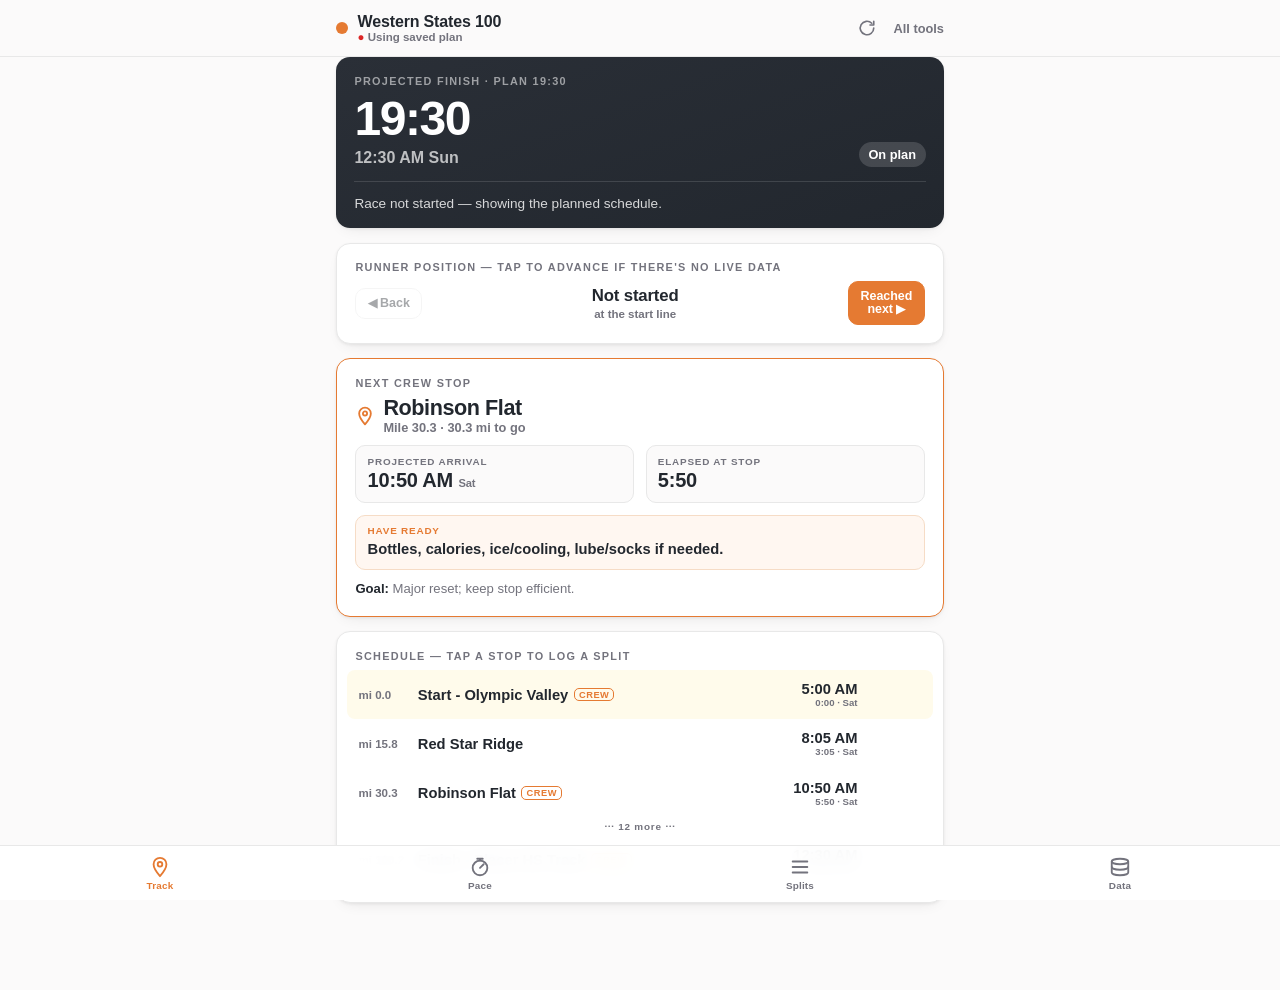
==== src/crew-tracker/index.html @ 69c3cf01 "fix(crew-tracker): no-zoom steppers, authoritative refresh, header refresh button - touch-action:man" ====
<!DOCTYPE html>
<html lang="en">
<head>
  <meta charset="UTF-8" />
  <meta name="viewport" content="width=device-width, initial-scale=1.0, maximum-scale=1.0, viewport-fit=cover" />
  <title>Crew Tracker — Western States 100</title>
  <link rel="icon" href="../favicon.svg" type="image/svg+xml" />
  <style>
    *, *::before, *::after { box-sizing: border-box; margin: 0; padding: 0; }

    /* Stop iOS double-tap-to-zoom on taps (esp. the +/- steppers) */
    button, input, select, textarea, a, [role="link"], .stepper { touch-action: manipulation; }

    :root {
      --orange: #e57a32;
      --orange-dark: #cf6a26;
      --green: #16a34a;
      --green-bg: #ecfdf3;
      --red: #dc2626;
      --red-bg: #fef2f2;
      --amber: #b45309;
      --amber-bg: #fffbeb;
      --bg: #FBFAFA;
      --card: #ffffff;
      --border: #e8e8e8;
      --text: #22272E;
      --text-muted: #73737D;
      --shadow: 0 1px 3px rgba(0,0,0,0.06), 0 6px 16px -8px rgba(0,0,0,0.12);
      --radius: 14px;
    }

    html { font-size: 100%; -webkit-text-size-adjust: 100%; }

    body {
      font-family: -apple-system, BlinkMacSystemFont, 'Segoe UI', Roboto, sans-serif;
      background: var(--bg);
      color: var(--text);
      min-height: 100vh;
      -webkit-font-smoothing: antialiased;
      padding-bottom: calc(72px + env(safe-area-inset-bottom));
    }

    .wrap { max-width: 640px; margin: 0 auto; padding: 0 1rem; }

    /* ── Header ── */
    .topbar {
      position: sticky; top: 0; z-index: 20;
      background: rgba(251,250,250,0.92);
      backdrop-filter: saturate(180%) blur(10px);
      border-bottom: 1px solid var(--border);
      padding-top: env(safe-area-inset-top);
    }
    .topbar-inner {
      max-width: 640px; margin: 0 auto;
      padding: 0.7rem 1rem;
      display: flex; align-items: center; gap: 0.6rem;
    }
    .brand-dot { width: 12px; height: 12px; border-radius: 50%; background: var(--orange); flex-shrink: 0; }
    .topbar h1 { font-size: 1rem; font-weight: 800; letter-spacing: -0.01em; line-height: 1.1; }
    .topbar .sub { font-size: 0.72rem; color: var(--text-muted); font-weight: 600; }
    .topbar .sub .dot { color: var(--green); }
    .topbar .sub .dot.stale { color: var(--amber); }
    .topbar .sub .dot.off { color: var(--red); }
    .home-link { font-size: 0.8rem; color: var(--text-muted); text-decoration: none; font-weight: 600; }
    .home-link:hover { color: var(--text); }
    .top-refresh { margin-left: auto; background: none; border: none; color: var(--text-muted); cursor: pointer;
      width: 34px; height: 34px; display: inline-flex; align-items: center; justify-content: center; border-radius: 9px; padding: 0; }
    .top-refresh:hover { color: var(--orange); background: rgba(229,122,50,0.08); }
    .top-refresh svg { width: 18px; height: 18px; }
    .top-refresh.spinning svg { animation: spin 0.8s linear infinite; }
    @keyframes spin { to { transform: rotate(360deg); } }

    main { padding: 1rem 0 2rem; }

    /* ── Cards ── */
    .card {
      background: var(--card);
      border: 1px solid var(--border);
      border-radius: var(--radius);
      box-shadow: var(--shadow);
      padding: 1.1rem 1.15rem;
      margin-bottom: 0.9rem;
    }
    .card-label {
      font-size: 0.68rem; font-weight: 800; letter-spacing: 0.12em;
      text-transform: uppercase; color: var(--text-muted); margin-bottom: 0.5rem;
    }

    /* ── Hero status ── */
    .hero { background: linear-gradient(160deg, #2a2f37 0%, #22272E 100%); color: #fff; border: none; }
    .hero .card-label { color: rgba(255,255,255,0.55); }
    .hero-finish { font-size: 3rem; font-weight: 900; letter-spacing: -0.03em; line-height: 1; }
    .hero-clock { font-size: 1rem; font-weight: 600; color: rgba(255,255,255,0.7); margin-top: 0.35rem; }
    .hero-row { display: flex; align-items: flex-end; justify-content: space-between; gap: 1rem; }
    .badge {
      display: inline-flex; align-items: center; gap: 0.3rem;
      padding: 0.3rem 0.6rem; border-radius: 999px;
      font-size: 0.8rem; font-weight: 800; white-space: nowrap;
    }
    .badge.ahead { background: var(--green-bg); color: var(--green); }
    .badge.behind { background: var(--red-bg); color: var(--red); }
    .badge.even { background: rgba(255,255,255,0.15); color: #fff; }
    .hero-last { margin-top: 0.9rem; padding-top: 0.85rem; border-top: 1px solid rgba(255,255,255,0.13);
      font-size: 0.85rem; color: rgba(255,255,255,0.82); display: flex; justify-content: space-between; gap: 0.5rem; }
    .hero-last b { color: #fff; font-weight: 700; }

    /* ── Next crew stop ── */
    .crew-card { border-color: var(--orange); border-width: 1.5px; }
    .crew-top { display: flex; align-items: center; gap: 0.5rem; margin-bottom: 0.65rem; }
    .crew-top .pin { color: var(--orange); }
    .crew-name { font-size: 1.35rem; font-weight: 850; letter-spacing: -0.02em; line-height: 1.05; }
    .crew-mile { font-size: 0.8rem; color: var(--text-muted); font-weight: 600; }
    .crew-grid { display: grid; grid-template-columns: 1fr 1fr; gap: 0.7rem; margin-top: 0.3rem; }
    .stat { background: var(--bg); border: 1px solid var(--border); border-radius: 10px; padding: 0.6rem 0.7rem; }
    .stat .k { font-size: 0.62rem; font-weight: 800; letter-spacing: 0.08em; text-transform: uppercase; color: var(--text-muted); }
    .stat .v { font-size: 1.25rem; font-weight: 850; letter-spacing: -0.01em; margin-top: 0.15rem; }
    .stat .v small { font-size: 0.7rem; font-weight: 700; color: var(--text-muted); }
    .haveready { margin-top: 0.75rem; background: #fff7f1; border: 1px solid #f6dcc6; border-radius: 10px; padding: 0.6rem 0.7rem; }
    .haveready .k { font-size: 0.62rem; font-weight: 800; letter-spacing: 0.08em; text-transform: uppercase; color: var(--orange); }
    .haveready .v { font-size: 0.92rem; font-weight: 600; margin-top: 0.15rem; line-height: 1.45; }
    .stopgoal { margin-top: 0.55rem; font-size: 0.82rem; color: var(--text-muted); line-height: 1.45; }
    .stopgoal b { color: var(--text); font-weight: 700; }

    /* ── Position stepper ── */
    .pos-row { display: flex; align-items: center; gap: 0.6rem; }
    .pos-mid { flex: 1; text-align: center; min-width: 0; }
    .pos-where { font-weight: 850; font-size: 1.05rem; letter-spacing: -0.01em; line-height: 1.1; }
    .pos-sub { font-size: 0.72rem; color: var(--text-muted); font-weight: 600; margin-top: 0.15rem; }
    .posbtn { border: 1px solid var(--orange); background: var(--orange); color: #fff; border-radius: 10px;
      padding: 0.5rem 0.7rem; font-size: 0.78rem; font-weight: 800; cursor: pointer; font-family: inherit; line-height: 1.05; white-space: nowrap; }
    .posbtn.ghost { background: var(--card); color: var(--text); border-color: var(--border); }
    .posbtn[disabled] { opacity: 0.4; pointer-events: none; }
    .posbtn:active { transform: translateY(1px); }

    /* ── Station rows ── */
    .rows { display: flex; flex-direction: column; }
    .srow {
      display: grid; grid-template-columns: auto 1fr auto auto; align-items: center;
      gap: 0.6rem; padding: 0.7rem 0.2rem; border-top: 1px solid var(--border); cursor: pointer;
    }
    .srow:first-child { border-top: none; }
    .srow .mi { font-variant-numeric: tabular-nums; font-size: 0.72rem; color: var(--text-muted); font-weight: 700; width: 3.1rem; }
    .srow .nm { font-weight: 700; font-size: 0.92rem; display: flex; align-items: center; gap: 0.35rem; flex-wrap: wrap; }
    .srow .nm .crewtag { font-size: 0.58rem; font-weight: 800; letter-spacing: 0.06em; color: var(--orange);
      border: 1px solid var(--orange); border-radius: 5px; padding: 0.05rem 0.25rem; }
    .srow .nm .donetag { font-size: 0.58rem; font-weight: 800; color: var(--green); }
    .srow .proj { text-align: right; font-weight: 800; font-variant-numeric: tabular-nums; font-size: 0.92rem; }
    .srow .proj .day { font-size: 0.6rem; color: var(--text-muted); font-weight: 700; }
    .srow .delta { text-align: right; font-size: 0.75rem; font-weight: 800; font-variant-numeric: tabular-nums; width: 3.4rem; }
    .delta.ahead { color: var(--green); }
    .delta.behind { color: var(--red); }
    .delta.even { color: var(--text-muted); }

    .srow.done { opacity: 0.62; }
    .srow.next { background: var(--amber-bg); margin: 0 -0.5rem; padding-left: 0.7rem; padding-right: 0.7rem; border-radius: 8px; }

    /* expand editor */
    .editor { padding: 0.4rem 0.2rem 0.9rem; border-top: 1px dashed var(--border); }
    .editor .info { font-size: 0.82rem; color: var(--text-muted); line-height: 1.5; margin-bottom: 0.7rem; }
    .editor .info b { color: var(--text); }
    .editor-grid { display: flex; flex-wrap: wrap; gap: 0.6rem; align-items: flex-end; }
    .field { display: flex; flex-direction: column; gap: 0.25rem; }
    .field label { font-size: 0.66rem; font-weight: 800; text-transform: uppercase; letter-spacing: 0.06em; color: var(--text-muted); }
    .field input {
      font-size: 1rem; padding: 0.5rem 0.6rem; border: 1px solid var(--border); border-radius: 9px;
      background: var(--card); color: var(--text); font-family: inherit; width: 7.5rem;
    }
    .field input[type=time] { width: 8.5rem; }
    .stepper { display: inline-flex; align-items: center; border: 1px solid var(--border); border-radius: 9px; overflow: hidden; }
    .stepper button { width: 2.4rem; height: 2.5rem; border: none; background: var(--card); font-size: 1.2rem; font-weight: 700; color: var(--text); cursor: pointer; }
    .stepper button:active { background: var(--bg); }
    .stepper input { width: 3.6rem; border: none; border-left: 1px solid var(--border); border-right: 1px solid var(--border); text-align: center; font-size: 1rem; padding: 0.5rem 0; font-weight: 800; font-family: inherit; }
    .btn {
      border: none; border-radius: 9px; padding: 0.55rem 0.9rem; font-size: 0.85rem; font-weight: 800;
      cursor: pointer; font-family: inherit; background: var(--orange); color: #fff;
    }
    .btn.ghost { background: var(--bg); color: var(--text); border: 1px solid var(--border); }
    .btn.block { width: 100%; padding: 0.8rem; font-size: 0.95rem; margin-top: 0.7rem; }
    .btn:active { transform: translateY(1px); }
    .btn[disabled] { opacity: 0.5; pointer-events: none; }
    .editor-actions { display: flex; gap: 0.5rem; margin-top: 0.8rem; flex-wrap: wrap; }

    /* ── Pace targets ── */
    .chips { display: flex; gap: 0.5rem; flex-wrap: wrap; margin-bottom: 0.9rem; }
    .chip {
      border: 1px solid var(--border); background: var(--card); border-radius: 999px;
      padding: 0.5rem 0.85rem; font-size: 0.85rem; font-weight: 800; cursor: pointer; font-family: inherit; color: var(--text);
    }
    .chip.active { background: var(--orange); color: #fff; border-color: var(--orange); }
    .buckle-note { font-size: 0.78rem; color: var(--text-muted); margin: -0.2rem 0 0.9rem; line-height: 1.5; }
    table.splits { width: 100%; border-collapse: collapse; font-size: 0.8rem; }
    table.splits th { text-align: right; font-size: 0.62rem; text-transform: uppercase; letter-spacing: 0.06em; color: var(--text-muted); font-weight: 800; padding: 0.4rem 0.3rem; border-bottom: 1px solid var(--border); }
    table.splits th:first-child, table.splits td:first-child { text-align: left; }
    table.splits td { padding: 0.5rem 0.3rem; border-bottom: 1px solid var(--border); font-variant-numeric: tabular-nums; }
    table.splits tr.crewrow td { background: #fff7f1; }
    table.splits .stname { font-weight: 700; }
    table.splits .pace { font-weight: 800; }
    .from-here { display: flex; align-items: center; gap: 0.5rem; margin-bottom: 0.6rem; }
    .from-here input { width: 1.1rem; height: 1.1rem; accent-color: var(--orange); }
    .from-here label { font-size: 0.85rem; font-weight: 700; }

    .help { font-size: 0.78rem; color: var(--text-muted); line-height: 1.6; }
    .help code { background: var(--bg); border: 1px solid var(--border); border-radius: 5px; padding: 0.05rem 0.35rem; font-size: 0.74rem; }
    .help a { color: var(--orange); font-weight: 700; }

    .status-line { font-size: 0.78rem; font-weight: 700; margin-top: 0.55rem; }
    .status-line.ok { color: var(--green); }
    .status-line.err { color: var(--red); }
    .status-line.muted { color: var(--text-muted); }

    .setting { margin-bottom: 1rem; }
    .setting label.lab { display: block; font-size: 0.72rem; font-weight: 800; text-transform: uppercase; letter-spacing: 0.06em; color: var(--text-muted); margin-bottom: 0.35rem; }
    .setting input[type=text], .setting input[type=time], .setting input[type=date] {
      width: 100%; font-size: 1rem; padding: 0.65rem 0.7rem; border: 1px solid var(--border);
      border-radius: 10px; background: var(--card); color: var(--text); font-family: inherit;
    }
    .sheet-chip { display: flex; align-items: center; gap: 0.5rem; background: var(--bg); border: 1px solid var(--border); border-radius: 10px; padding: 0.6rem 0.7rem; margin-bottom: 0.8rem; }
    .sheet-chip .nm { font-weight: 800; font-size: 0.85rem; }
    .sheet-chip .sub { font-size: 0.72rem; color: var(--text-muted); }
    .sheet-chip a { margin-left: auto; font-size: 0.78rem; font-weight: 700; color: var(--orange); text-decoration: none; white-space: nowrap; }
    .row2 { display: flex; gap: 0.6rem; }
    .row2 > * { flex: 1; }

    /* ── Bottom tab bar ── */
    .tabbar {
      position: fixed; bottom: 0; left: 0; right: 0; z-index: 30;
      background: rgba(255,255,255,0.94); backdrop-filter: saturate(180%) blur(10px);
      border-top: 1px solid var(--border);
      display: flex; padding-bottom: env(safe-area-inset-bottom);
    }
    .tabbar button {
      flex: 1; background: none; border: none; padding: 0.6rem 0.2rem 0.55rem; cursor: pointer;
      display: flex; flex-direction: column; align-items: center; gap: 0.15rem;
      color: var(--text-muted); font-family: inherit; font-size: 0.62rem; font-weight: 800; letter-spacing: 0.02em;
    }
    .tabbar button.active { color: var(--orange); }
    .tabbar button svg { width: 22px; height: 22px; }

    .empty { text-align: center; color: var(--text-muted); padding: 2rem 1rem; font-size: 0.9rem; line-height: 1.6; }
    .hidden { display: none !important; }
    .sectiontitle { font-size: 0.95rem; font-weight: 850; margin: 0.2rem 0 0.7rem; }
  </style>
</head>
<body>
  <header class="topbar">
    <div class="topbar-inner">
      <span class="brand-dot"></span>
      <div>
        <h1 id="raceTitle">Western States 100</h1>
        <div class="sub" id="raceSub">Crew tracker</div>
      </div>
      <button id="topRefresh" class="top-refresh" title="Refresh from sheet" aria-label="Refresh from sheet">
        <svg viewBox="0 0 24 24" fill="none" stroke="currentColor" stroke-width="2.2" stroke-linecap="round" stroke-linejoin="round"><path d="M21 12a9 9 0 1 1-2.64-6.36"/><path d="M21 3v5h-5"/></svg>
      </button>
      <a href="../index.html" class="home-link">All tools</a>
    </div>
  </header>

  <main class="wrap">
    <section id="view-track"></section>
    <section id="view-pace" class="hidden"></section>
    <section id="view-splits" class="hidden"></section>
    <section id="view-data" class="hidden"></section>
  </main>

  <nav class="tabbar" id="tabbar">
    <button data-tab="track" class="active">
      <svg viewBox="0 0 24 24" fill="none" stroke="currentColor" stroke-width="2" stroke-linecap="round" stroke-linejoin="round"><path d="M12 2a7 7 0 0 0-7 7c0 5 7 13 7 13s7-8 7-13a7 7 0 0 0-7-7z"/><circle cx="12" cy="9" r="2.5"/></svg>
      Track
    </button>
    <button data-tab="pace">
      <svg viewBox="0 0 24 24" fill="none" stroke="currentColor" stroke-width="2" stroke-linecap="round" stroke-linejoin="round"><circle cx="12" cy="13" r="8"/><path d="M12 13l4-4M12 5V3M9 3h6"/></svg>
      Pace
    </button>
    <button data-tab="splits">
      <svg viewBox="0 0 24 24" fill="none" stroke="currentColor" stroke-width="2" stroke-linecap="round" stroke-linejoin="round"><path d="M4 6h16M4 12h16M4 18h16"/></svg>
      Splits
    </button>
    <button data-tab="data">
      <svg viewBox="0 0 24 24" fill="none" stroke="currentColor" stroke-width="2" stroke-linecap="round" stroke-linejoin="round"><path d="M3 6c0-1.7 4-3 9-3s9 1.3 9 3-4 3-9 3-9-1.3-9-3z"/><path d="M3 6v6c0 1.7 4 3 9 3s9-1.3 9-3V6"/><path d="M3 12v6c0 1.7 4 3 9 3s9-1.3 9-3v-6"/></svg>
      Data
    </button>
  </nav>

  <script>
  /* ===========================================================================
     HARDCODED DATA STORE — Google Sheet "Crew - app" tab.
     Read live (public gviz CSV) on load; an embedded snapshot makes the app
     work instantly and offline. Columns:
       Mile | Crew Stop | ETA | Leave By | Adjust +/- min | Total Adj min |
       Stop Goal | Have Ready | Crew Notes
     The ETA column is the runner's own pace plan and drives all projections.
     =========================================================================== */
  const SHEET = {
    id:   "1WInynSPvtb-TxcRhBhdyVjQ3_XnVHmPPEU_BXfLRdWw",
    gid:  "354419833",
    tab:  "Crew - app",
  };
  const SHEET_EDIT_URL = `https://docs.google.com/spreadsheets/d/${SHEET.id}/edit?gid=${SHEET.gid}`;
  const SHEET_CSV_URL  = `https://docs.google.com/spreadsheets/d/${SHEET.id}/gviz/tq?tqx=out:csv&gid=${SHEET.gid}`;
  // Hardcoded write endpoint: the Apps Script web-app /exec URL bound to this sheet.
  // Deploy the script in CLAUDE.md (Extensions → Apps Script → Deploy → Web app) and paste
  // its /exec URL here. Once set, every crew device pushes Adjust +/- min automatically —
  // nobody has to enter anything. A per-device URL on the Data tab overrides this.
  const SHEET_WRITE_URL = "https://script.google.com/macros/s/AKfycbxmOGapx1mlqfbX-Qx3MGv1J5rhwgu_h-j9_ce1JIl4wrdokc_lJgw_1vWulQAlGbEaFA/exec";
  const writeEndpoint = () => (state.writeUrl && state.writeUrl.trim()) || SHEET_WRITE_URL;

  // Stops where the crew physically has access (drives the "Next crew stop" card).
  const CREW_ACCESS = ["start", "robinson", "michigan", "foresthill", "rucky", "green gate", "highway 49", "finish"];
  const isCrew = (name) => { const n = (name||"").toLowerCase(); return CREW_ACCESS.some(k => n.includes(k)); };

  // Embedded snapshot of "Crew - app" (offline default; refreshed from live sheet on load).
  const SHEET_SNAPSHOT = [
    { mile:0,     name:"Start - Olympic Valley",     eta:"Sat 5:00 AM",  leaveBy:"Sat 5:00 AM",  stopGoal:"Calm start; no hero pace.",                    haveReady:"Start kit, bottles, breakfast/caffeine plan.",                 notes:"" },
    { mile:15.8,  name:"Red Star Ridge",             eta:"Sat 8:05 AM",  leaveBy:"Sat 8:07 AM",  stopGoal:"Early check; keep stop short.",                haveReady:"Fluids, quick calories, sunscreen/cooling if needed.",         notes:"" },
    { mile:30.3,  name:"Robinson Flat",              eta:"Sat 10:50 AM", leaveBy:"Sat 10:56 AM", stopGoal:"Major reset; keep stop efficient.",            haveReady:"Bottles, calories, ice/cooling, lube/socks if needed.",        notes:"" },
    { mile:38,    name:"Dusty Corners",              eta:"Sat 12:15 PM", leaveBy:"Sat 12:19 PM", stopGoal:"Cool aggressively; send out eating/drinking.", haveReady:"Ice, cold fluids, calories, hat/bandana cooling.",             notes:"" },
    { mile:47.8,  name:"Devil's Thumb",              eta:"Sat 2:10 PM",  leaveBy:"Sat 2:14 PM",  stopGoal:"Short controlled stop after climb.",           haveReady:"Cooling, fluids, calories, quick status check.",               notes:"" },
    { mile:55.7,  name:"Michigan Bluff",             eta:"Sat 3:45 PM",  leaveBy:"Sat 3:50 PM",  stopGoal:"Crew reset; prepare for Foresthill/pacer.",    haveReady:"Bottles, calories, cooling, stomach check.",                   notes:"" },
    { mile:62,    name:"Foresthill",                 eta:"Sat 5:00 PM",  leaveBy:"Sat 5:08 PM",  stopGoal:"Major reset; launch with pacer.",              haveReady:"Headlamp/night kit, pacer handoff, calories, fluids, cooling.",notes:"" },
    { mile:70.7,  name:"Peachstone / Cal 2",         eta:"Sat 6:40 PM",  leaveBy:"Sat 6:43 PM",  stopGoal:"Keep moving; avoid lingering.",                haveReady:"Quick refill, calories, cooling if needed.",                   notes:"" },
    { mile:78,    name:"Rucky Chucky Far",           eta:"Sat 8:05 PM",  leaveBy:"Sat 8:10 PM",  stopGoal:"River prep; quick and calm.",                  haveReady:"Refill bottles, warm layer if needed, follow crossing instructions.", notes:"" },
    { mile:79.8,  name:"Green Gate",                 eta:"Sat 8:30 PM",  leaveBy:"Sat 8:35 PM",  stopGoal:"Post-river reset.",                            haveReady:"Dry socks/shoes if useful, bottles, calories, lights check.",  notes:"" },
    { mile:85.2,  name:"Auburn Lake Trails",         eta:"Sat 9:35 PM",  leaveBy:"Sat 9:40 PM",  stopGoal:"Night check; keep moving.",                    haveReady:"Calories, caffeine only if planned, fluids, warm layer option.",notes:"" },
    { mile:90.7,  name:"Quarry Road",                eta:"Sat 10:45 PM", leaveBy:"Sat 10:48 PM", stopGoal:"Very quick in/out.",                           haveReady:"Final fluids/calories; remind last runnable push.",            notes:"" },
    { mile:93.5,  name:"Highway 49",                 eta:"Sat 11:20 PM", leaveBy:"Sat 11:23 PM", stopGoal:"Assess and reassure.",                         haveReady:"Stomach check, lights check, climb/run reminder.",             notes:"" },
    { mile:94.3,  name:"Pointed Rocks",              eta:"Sat 11:25 PM", leaveBy:"Sat 11:28 PM", stopGoal:"Last reset; commit to finish.",                haveReady:"Final sip/calories, confidence, nothing complicated.",         notes:"" },
    { mile:99.5,  name:"Robie Point",                eta:"Sun 12:20 AM", leaveBy:"Sun 12:20 AM", stopGoal:"Power up, then run home.",                      haveReady:"Encouragement only; no long stop.",                            notes:"" },
    { mile:100.2, name:"Finish - Placer HS Track",   eta:"Sun 12:30 AM", leaveBy:"Sun 12:30 AM", stopGoal:"Finish.",                                      haveReady:"Meet at finish.",                                              notes:"" },
  ];

  /* ── Course (rebuilt from sheet rows) ──────────────────────────────────── */
  const WD = { sun:0, mon:1, tue:2, wed:3, thu:4, fri:5, sat:6 };
  // "Sat 5:00 AM" -> { wd, tod(minutes) }   (wd null if no weekday present)
  function parseDayTime(s) {
    if (!s) return null;
    const m = String(s).toLowerCase().match(/(sun|mon|tue|wed|thu|fri|sat)?\s*(\d{1,2}):(\d{2})\s*(am|pm)/);
    if (!m) return null;
    let h = (+m[2]) % 12; if (m[4] === "pm") h += 12;
    return { wd: m[1] != null ? WD[m[1]] : null, tod: h * 60 + (+m[3]) };
  }
  let COURSE = { name:"Western States 100", distance:100.2, stations:[] };
  let PLAN_FINISH = 0;

  function buildCourse(rows) {
    const startDT = parseDayTime(rows[0].eta) || { wd:6, tod:300 };
    const stations = rows.map(r => {
      const dt = parseDayTime(r.eta);
      let planned = 0;
      if (dt) {
        const dayDiff = dt.wd == null ? 0 : ((dt.wd - startDT.wd + 7) % 7);
        planned = dayDiff * 1440 + dt.tod - startDT.tod;
      }
      return {
        name: r.name, mile: +r.mile, crew: isCrew(r.name),
        etaText: r.eta, leaveBy: r.leaveBy, plannedElapsed: planned,
        stopGoal: r.stopGoal || "", haveReady: r.haveReady || "", crewNotes: r.notes || "",
      };
    });
    COURSE = { name:"Western States 100", distance:+rows[rows.length-1].mile, stations };
    PLAN_FINISH = stations[stations.length - 1].plannedElapsed;
    // start time-of-day from the plan, unless the user overrode it
    if (!state.startTimeUserSet) state.startTime = pad(Math.floor(startDT.tod/60)) + ":" + pad(startDT.tod%60);
  }

  /* ── State ─────────────────────────────────────────────────────────────── */
  const STORE_KEY = "ws-crew-state-v2";
  const defaultState = () => ({
    runnerName: "",
    goalMin: null,              // null => use the sheet plan finish
    startDate: "2026-06-27",    // WS 2026 race day (Saturday)
    startTime: "05:00",
    startTimeUserSet: false,
    stations: {},               // name -> { adjust:minutes, actual:elapsedMinutes|null }
    writeUrl: "",               // Apps Script web-app URL (optional)
    paceGoalMin: null,          // selected goal on Pace tab (null => plan)
    paceFromHere: false,
    lastSync: 0,
  });
  let state = load();
  let activeTab = "track";
  let expanded = null;
  let flash = null;   // {name, msg, kind} — transient status shown in a station editor after Save

  function load() {
    try { const raw = localStorage.getItem(STORE_KEY); if (raw) return Object.assign(defaultState(), JSON.parse(raw)); } catch (e) {}
    return defaultState();
  }
  function save() { try { localStorage.setItem(STORE_KEY, JSON.stringify(state)); } catch (e) {} }
  function stStation(name) { if (!state.stations[name]) state.stations[name] = { adjust:0, actual:null }; return state.stations[name]; }
  function goal() { return state.goalMin || PLAN_FINISH; }
  function paceGoal() { return state.paceGoalMin || PLAN_FINISH; }

  // Move the runner's current position forward/back without needing a logged time.
  // Forward marks the next stop "reached"; back clears the furthest reached/timed stop.
  function advanceRunner(dir) {
    const p = project();
    if (dir > 0) {
      const ni = p.lastDoneIdx + 1;
      if (ni < COURSE.stations.length) { const ss = stStation(COURSE.stations[ni].name); if (ss.actual == null) ss.reached = true; }
    } else if (p.lastDoneIdx >= 0) {
      const ss = stStation(COURSE.stations[p.lastDoneIdx].name); ss.reached = false; ss.actual = null;
    }
    save(); expanded = null; flash = null; render(); openTab(activeTab);
  }

  /* ── Time helpers ──────────────────────────────────────────────────────── */
  function pad(n) { return String(n).padStart(2, "0"); }
  function fmtElapsed(min) {
    if (min == null || isNaN(min)) return "—";
    const neg = min < 0; min = Math.abs(Math.round(min));
    return (neg ? "-" : "") + Math.floor(min / 60) + ":" + pad(min % 60);
  }
  function fmtDelta(min) {
    if (min == null || isNaN(min)) return "—";
    const r = Math.round(min); if (r === 0) return "even";
    return (r > 0 ? "+" : "") + r;
  }
  function fmtPace(p) {
    if (p == null || isNaN(p) || !isFinite(p)) return "—";
    const m = Math.floor(p), s = Math.round((p - m) * 60);
    return (s === 60 ? (m+1) + ":00" : m + ":" + pad(s));
  }
  function startDate() {
    const [hh, mm] = (state.startTime || "05:00").split(":").map(Number);
    let d;
    if (state.startDate) { const [y,mo,da] = state.startDate.split("-").map(Number); d = new Date(y, mo-1, da); }
    else { d = new Date(); }
    d.setHours(hh, mm, 0, 0); return d;
  }
  function clockFromElapsed(min) {
    if (min == null || isNaN(min)) return { time:"—", day:"" };
    const d = new Date(startDate().getTime() + min * 60000);
    let h = d.getHours(); const m = d.getMinutes();
    const ap = h >= 12 ? "PM" : "AM"; h = h % 12; if (h === 0) h = 12;
    const dayNames = ["Sun","Mon","Tue","Wed","Thu","Fri","Sat"];
    return { time: h + ":" + pad(m) + " " + ap, day: dayNames[d.getDay()] };
  }
  function elapsedFromClock(hhmm, nearElapsed) {
    if (!hhmm) return null;
    const [hh, mm] = hhmm.split(":").map(Number);
    const base = new Date(startDate()); base.setHours(hh, mm, 0, 0);
    let best = null, bestErr = Infinity;
    for (let dayOff = 0; dayOff <= 2; dayOff++) {
      const cand = (base.getTime() + dayOff*86400000 - startDate().getTime()) / 60000;
      if (cand < -1) continue;
      const err = Math.abs(cand - (nearElapsed ?? 0));
      if (err < bestErr) { bestErr = err; best = cand; }
    }
    return best == null ? null : Math.round(best);
  }
  function clock24FromElapsed(min) {
    const d = new Date(startDate().getTime() + min*60000);
    return pad(d.getHours()) + ":" + pad(d.getMinutes());
  }

  /* ── Plan / projection engine ──────────────────────────────────────────── */
  function plannedSplits() { return COURSE.stations.map(s => s.plannedElapsed); }

  // Full projection: actuals override and carry forward; per-stop adjust carries forward.
  function project() {
    const planned = plannedSplits();
    const rows = []; let runningOffset = 0; let lastDoneIdx = -1;
    COURSE.stations.forEach((s, i) => {
      const ss = state.stations[s.name] || { adjust:0, actual:null, reached:false };
      let projected;
      if (ss.actual != null) { projected = ss.actual; runningOffset = projected - planned[i]; }
      else { projected = planned[i] + runningOffset + (ss.adjust || 0); if (ss.adjust) runningOffset += ss.adjust; }
      const done = ss.actual != null || !!ss.reached;
      if (done) lastDoneIdx = i;
      rows.push({ idx:i, station:s, planned:planned[i], projected, actual:ss.actual, adjust:ss.adjust||0,
        delta:projected - planned[i], isDone:done, timed:ss.actual != null, reached:!!ss.reached });
    });
    const nextIdx = lastDoneIdx + 1 < rows.length ? lastDoneIdx + 1 : rows.length - 1;
    rows.forEach(r => r.isCurrent = (r.idx === nextIdx && lastDoneIdx < rows.length - 1));
    // incremental adjust at each stop (what gets written to "Adjust +/- min")
    let prevDelta = 0;
    rows.forEach(r => { r.incAdjust = Math.round(r.delta - prevDelta); prevDelta = r.delta; });
    return { rows, lastDoneIdx, nextIdx };
  }

  /* ── Rendering ─────────────────────────────────────────────────────────── */
  const $ = (s, r=document) => r.querySelector(s);
  function el(html) { const t = document.createElement("template"); t.innerHTML = html.trim(); return t.content.firstChild; }
  function esc(s){ return String(s==null?'':s).replace(/&/g,'&amp;').replace(/"/g,'&quot;').replace(/</g,'&lt;'); }
  function deltaClass(min) { if (min == null || isNaN(min)) return "even"; const r = Math.round(min); return r > 0 ? "behind" : r < 0 ? "ahead" : "even"; }
  function goalLabel(min) { const h = Math.floor(min/60), m = min%60; return m === 0 ? h + ":00" : h + ":" + pad(m); }
  function parseHM(s) {
    const m = String(s).trim().match(/^(\d{1,2}):(\d{2})$/);
    if (!m) { const n = parseFloat(s); return isNaN(n)?null:Math.round(n*60); }
    return (+m[1])*60 + (+m[2]);
  }

  function render() {
    renderTrack(); renderPace(); renderSplits(); renderData();
    const sync = state.lastSync
      ? `<span class="dot">●</span> Synced ${clockFromAbs(state.lastSync)}`
      : `<span class="dot off">●</span> Using saved plan`;
    $("#raceSub").innerHTML = (state.runnerName ? esc(state.runnerName) + " · " : "") + sync;
  }
  function clockFromAbs(ts) {
    const d = new Date(ts); let h = d.getHours(); const m = d.getMinutes();
    const ap = h >= 12 ? "PM":"AM"; h = h%12; if (h===0) h=12; return h+":"+pad(m)+" "+ap;
  }

  /* ---- TRACK ---- */
  function renderTrack() {
    const v = $("#view-track"); v.innerHTML = "";
    const p = project();
    const finishRow = p.rows[p.rows.length - 1];
    const projFinish = finishRow.projected;
    const goalDelta = projFinish - goal();
    const lastDone = p.lastDoneIdx >= 0 ? p.rows[p.lastDoneIdx] : null;

    const fc = clockFromElapsed(projFinish);
    const badgeCls = deltaClass(goalDelta);
    const badgeTxt = Math.abs(Math.round(goalDelta)) < 1 ? "On plan"
      : (goalDelta > 0 ? "+" + fmtElapsed(goalDelta) + " behind" : fmtElapsed(-goalDelta) + " ahead");
    v.appendChild(el(`<div class="card hero">
      <div class="card-label">Projected finish · plan ${goalLabel(goal())}</div>
      <div class="hero-row">
        <div><div class="hero-finish">${fmtElapsed(projFinish)}</div><div class="hero-clock">${fc.time} ${fc.day}</div></div>
        <span class="badge ${badgeCls}">${badgeTxt}</span>
      </div>
      <div class="hero-last">
        ${ lastDone
          ? `<span>Last in: <b>${esc(lastDone.station.name)}</b></span><span><b>${clockFromElapsed(lastDone.actual).time}</b> · ${fmtDelta(lastDone.delta)} min</span>`
          : `<span>Race not started — showing the planned schedule.</span>` }
      </div>
    </div>`));

    // Manual position stepper — advance/back through the schedule when the tracker is quiet
    const cur = p.lastDoneIdx >= 0 ? p.rows[p.lastDoneIdx] : null;
    const atEnd = p.lastDoneIdx >= COURSE.stations.length - 1;
    const posCard = el(`<div class="card pos-card">
      <div class="card-label">Runner position — tap to advance if there's no live data</div>
      <div class="pos-row">
        <button class="posbtn ghost" id="pos-back" ${p.lastDoneIdx < 0 ? 'disabled' : ''}>◀ Back</button>
        <div class="pos-mid">
          <div class="pos-where">${cur ? esc(cur.station.name) : 'Not started'}</div>
          <div class="pos-sub">${cur
            ? 'mile ' + cur.station.mile.toFixed(1) + ' · ' + (cur.timed ? 'in ' + clockFromElapsed(cur.actual).time : 'passed ~' + clockFromElapsed(cur.projected).time)
            : 'at the start line'}</div>
        </div>
        <button class="posbtn" id="pos-fwd" ${atEnd ? 'disabled' : ''}>Reached<br>next ▶</button>
      </div>
    </div>`);
    posCard.querySelector("#pos-back").onclick = () => advanceRunner(-1);
    posCard.querySelector("#pos-fwd").onclick = () => advanceRunner(1);
    v.appendChild(posCard);

    // Next crew stop (with crew job info)
    const nextCrew = p.rows.find(r => r.idx > p.lastDoneIdx && r.station.crew && r.station.mile > 0 && r.station.mile < COURSE.distance);
    if (nextCrew) {
      const ac = clockFromElapsed(nextCrew.projected);
      const card = el(`<div class="card crew-card">
        <div class="card-label">Next crew stop</div>
        <div class="crew-top">
          <svg class="pin" width="20" height="20" viewBox="0 0 24 24" fill="none" stroke="currentColor" stroke-width="2.2" stroke-linecap="round" stroke-linejoin="round"><path d="M12 2a7 7 0 0 0-7 7c0 5 7 13 7 13s7-8 7-13a7 7 0 0 0-7-7z"/><circle cx="12" cy="9" r="2.5"/></svg>
          <div>
            <div class="crew-name">${esc(nextCrew.station.name)}</div>
            <div class="crew-mile">Mile ${nextCrew.station.mile.toFixed(1)} · ${(nextCrew.station.mile - (lastDone?lastDone.station.mile:0)).toFixed(1)} mi to go</div>
          </div>
        </div>
        <div class="crew-grid">
          <div class="stat"><div class="k">Projected arrival</div><div class="v">${ac.time} <small>${ac.day}</small></div></div>
          <div class="stat"><div class="k">Elapsed at stop</div><div class="v">${fmtElapsed(nextCrew.projected)}</div></div>
        </div>
        ${nextCrew.station.haveReady ? `<div class="haveready"><div class="k">Have ready</div><div class="v">${esc(nextCrew.station.haveReady)}</div></div>` : ''}
        ${nextCrew.station.stopGoal ? `<div class="stopgoal"><b>Goal:</b> ${esc(nextCrew.station.stopGoal)}</div>` : ''}
      </div>`);
      v.appendChild(card);
    }

    // Mobile-smart upcoming list: next 3 + next crew + finish + last done for context
    const showIdx = new Set();
    const futures = p.rows.filter(r => r.idx > p.lastDoneIdx);
    futures.slice(0, 3).forEach(r => showIdx.add(r.idx));
    const nc = futures.find(r => r.station.crew && r.station.mile > 0 && r.station.mile < COURSE.distance);
    if (nc) showIdx.add(nc.idx);
    showIdx.add(p.rows.length - 1);
    if (p.lastDoneIdx >= 0) showIdx.add(p.lastDoneIdx);

    const listCard = el(`<div class="card"><div class="card-label">Schedule — tap a stop to log a split</div><div class="rows" id="trackRows"></div></div>`);
    const rowsWrap = listCard.querySelector("#trackRows");
    let prevIdx = -99;
    [...showIdx].sort((a,b)=>a-b).forEach(idx => {
      if (idx - prevIdx > 1 && prevIdx >= 0) rowsWrap.appendChild(el(`<div style="text-align:center;color:var(--text-muted);font-size:0.62rem;font-weight:700;padding:0.2rem 0;letter-spacing:0.08em;">⋯ ${idx - prevIdx - 1} more ⋯</div>`));
      rowsWrap.appendChild(stationRow(p.rows[idx])); prevIdx = idx;
    });
    v.appendChild(listCard);
  }

  function stationRow(r) {
    const s = r.station;
    const pc = clockFromElapsed(r.projected);
    const cls = "srow" + (r.isDone ? " done" : "") + (r.isCurrent ? " next" : "");
    const row = el(`<div class="${cls}">
      <div class="mi">mi ${s.mile.toFixed(1)}</div>
      <div class="nm">${esc(s.name)}${s.crew ? '<span class="crewtag">CREW</span>' : ''}${r.isDone ? '<span class="donetag">'+(r.timed?'✓ IN':'✓ passed')+'</span>' : ''}</div>
      <div class="proj">${pc.time}<div class="day">${fmtElapsed(r.projected)}${pc.day?(' · '+pc.day):''}</div></div>
      <div class="delta ${deltaClass(r.delta)}">${r.isDone||r.adjust?fmtDelta(r.delta):''}</div>
    </div>`);
    row.addEventListener("click", () => { expanded = (expanded === s.name ? null : s.name); render(); openTab(activeTab); });
    const wrap = document.createElement("div");
    wrap.appendChild(row);
    if (expanded === s.name) wrap.appendChild(stationEditor(r));
    return wrap;
  }

  function stationEditor(r) {
    const s = r.station; const ss = stStation(s.name);
    const st = (flash && flash.name === s.name) ? flash : null;
    const defaultMsg = "Logging an actual arrival shifts every later projection. "
      + (writeEndpoint() ? "Saving syncs to the sheet automatically." : "Add an Apps Script URL on the Data tab to write back to the sheet.");
    const reachedNow = ss.reached || ss.actual != null;
    const ed = el(`<div class="editor">
      <div class="info">Plan <b>${s.etaText || fmtElapsed(r.planned)}</b>${s.haveReady?` · Have ready: ${esc(s.haveReady)}`:''}${s.stopGoal?`<br>${esc(s.stopGoal)}`:''}</div>
      <div class="editor-grid">
        <div class="field"><label>Actual arrival (clock)</label><input type="time" id="ed-actual" value="${ss.actual!=null?clock24FromElapsed(ss.actual):''}"></div>
        <div class="field"><label>Adjust ± min</label>
          <div class="stepper"><button id="ed-minus">−</button><input id="ed-adjust" inputmode="numeric" value="${ss.adjust||0}"><button id="ed-plus">+</button></div>
        </div>
      </div>
      <div class="editor-actions">
        <button class="btn" id="ed-save">Save split</button>
        <button class="btn ghost" id="ed-reached">${reachedNow ? 'Undo reached' : 'Mark reached (no time)'}</button>
        <button class="btn ghost" id="ed-clear">Clear</button>
      </div>
      <div class="status-line ${st?st.kind:'muted'}" id="ed-status">${st ? esc(st.msg) : defaultMsg}</div>
    </div>`);
    const adj = ed.querySelector("#ed-adjust");
    ed.querySelector("#ed-minus").onclick = () => { adj.value = (parseInt(adj.value||0,10) - 1); };
    ed.querySelector("#ed-plus").onclick  = () => { adj.value = (parseInt(adj.value||0,10) + 1); };
    ed.querySelector("#ed-save").onclick = () => {
      const t = ed.querySelector("#ed-actual").value;
      ss.adjust = parseInt(adj.value||0,10) || 0;
      ss.actual = t ? elapsedFromClock(t, r.planned) : null;
      if (ss.actual != null) ss.reached = true;
      save();
      // Try to push the adjustment to the Google Sheet right away.
      flash = { name: s.name, msg: writeEndpoint() ? "Saved — syncing to sheet…" : "Saved on this device. Connect a write endpoint on the Data tab to sync to the sheet.", kind: "muted" };
      expanded = s.name; render(); openTab(activeTab);
      if (writeEndpoint()) pushStationToSheet(s.name, document.querySelector("#view-" + activeTab + " #ed-status"));
    };
    ed.querySelector("#ed-reached").onclick = () => {
      if (reachedNow) { ss.reached = false; ss.actual = null; }
      else { ss.reached = true; }
      save(); expanded = null; flash = null; render(); openTab(activeTab);
    };
    ed.querySelector("#ed-clear").onclick = () => { ss.actual = null; ss.adjust = 0; ss.reached = false; save(); expanded = null; flash = null; render(); openTab(activeTab); };
    return ed;
  }

  /* ---- PACE ---- */
  function renderPace() {
    const v = $("#view-pace"); v.innerHTML = "";
    const g = paceGoal();
    const presets = [
      { label:"Plan " + goalLabel(PLAN_FINISH), min: PLAN_FINISH, note:"your sheet plan" },
      { label:"Sub-24 · Silver", min:1440, note:"Silver buckle" },
      { label:"Sub-30 · Finisher", min:1800, note:"Finisher buckle" },
    ];
    const chips = el(`<div class="chips"></div>`);
    presets.forEach(pr => {
      const c = el(`<button class="chip ${g===pr.min?'active':''}">${pr.label}</button>`);
      c.onclick = () => { state.paceGoalMin = (pr.min===PLAN_FINISH?null:pr.min); save(); render(); openTab('pace'); };
      chips.appendChild(c);
    });
    const customActive = !presets.some(pr => pr.min === g);
    const custom = el(`<button class="chip ${customActive?'active':''}">Custom…</button>`);
    custom.onclick = () => { const ans = prompt("Goal finish time (H:MM)", goalLabel(g)); if (ans) { const m = parseHM(ans); if (m) { state.paceGoalMin = m; save(); render(); openTab('pace'); } } };
    chips.appendChild(custom);
    v.appendChild(chips);

    const note = presets.find(pr => pr.min === g);
    v.appendChild(el(`<div class="buckle-note">Targets to finish in <b>${goalLabel(g)}</b>${note?` — ${note.note}`:''}. Pacing keeps the shape of your sheet plan, scaled to the goal. Western States awards a <b>silver buckle</b> under 24:00 and a <b>finisher buckle</b> under 30:00.</div>`));

    const p = project();
    const lastDone = p.lastDoneIdx >= 0 ? p.rows[p.lastDoneIdx] : null;
    const fh = el(`<div class="card"><div class="from-here">
        <input type="checkbox" id="fhToggle" ${state.paceFromHere?'checked':''} ${lastDone?'':'disabled'}>
        <label for="fhToggle">Pace needed <b>from here</b> ${lastDone?`(last: ${esc(lastDone.station.name)}, ${fmtElapsed(lastDone.actual)})`:'(log a split first)'}</label>
      </div><div id="paceTableWrap"></div></div>`);
    fh.querySelector("#fhToggle").onchange = (e) => { state.paceFromHere = e.target.checked; save(); render(); openTab('pace'); };
    v.appendChild(fh);

    const fromHere = state.paceFromHere && lastDone;
    const planned = plannedSplits();
    let splits = [], paces = [];
    if (fromHere) {
      const remGoal = g - lastDone.actual;
      const planRem = PLAN_FINISH - planned[p.lastDoneIdx];
      const factor = planRem > 0 ? remGoal / planRem : 1;
      COURSE.stations.forEach((s,i) => {
        if (i < p.lastDoneIdx) { splits[i] = state.stations[s.name]?.actual ?? null; paces[i] = null; }
        else if (i === p.lastDoneIdx) { splits[i] = lastDone.actual; paces[i] = null; }
        else {
          splits[i] = lastDone.actual + (planned[i] - planned[p.lastDoneIdx]) * factor;
          const prevSplit = splits[i-1] ?? lastDone.actual;
          const seg = s.mile - COURSE.stations[i-1].mile;
          paces[i] = seg ? (splits[i] - prevSplit) / seg : null;
        }
      });
    } else {
      const factor = PLAN_FINISH > 0 ? g / PLAN_FINISH : 1;
      COURSE.stations.forEach((s,i) => {
        splits[i] = planned[i] * factor;
        const seg = i ? s.mile - COURSE.stations[i-1].mile : 0;
        paces[i] = seg ? (splits[i] - splits[i-1]) / seg : null;
      });
    }

    const tbl = el(`<table class="splits"><thead><tr><th>Aid station</th><th>Mi</th><th>Pace</th><th>Clock</th><th>Elapsed</th></tr></thead><tbody></tbody></table>`);
    const tb = tbl.querySelector("tbody");
    COURSE.stations.forEach((s,i) => {
      if (splits[i] == null) return;
      const cc = clockFromElapsed(splits[i]);
      tb.appendChild(el(`<tr class="${s.crew?'crewrow':''}">
        <td class="stname">${esc(s.name)}${s.crew?' <span style="color:var(--orange);font-weight:800;font-size:0.7rem;">●</span>':''}</td>
        <td>${s.mile.toFixed(1)}</td>
        <td class="pace">${paces[i]?fmtPace(paces[i])+'<small style="color:var(--text-muted);font-weight:600">/mi</small>':'—'}</td>
        <td>${cc.time}<br><span style="font-size:0.66rem;color:var(--text-muted)">${cc.day}</span></td>
        <td>${fmtElapsed(splits[i])}</td></tr>`));
    });
    fh.querySelector("#paceTableWrap").appendChild(tbl);
    v.appendChild(el(`<div class="buckle-note">● = crew-access stop. Average pace for ${goalLabel(g)} is ${fmtPace(g/COURSE.distance)}/mi over ${COURSE.distance.toFixed(1)} mi.</div>`));
  }

  /* ---- SPLITS ---- */
  function renderSplits() {
    const v = $("#view-splits"); v.innerHTML = "";
    v.appendChild(el(`<div class="sectiontitle">Full schedule — every stop from your sheet</div>`));
    const p = project();
    const card = el(`<div class="card"><div class="rows" id="allRows"></div></div>`);
    const wrap = card.querySelector("#allRows");
    p.rows.forEach(r => wrap.appendChild(stationRow(r)));
    v.appendChild(card);
  }

  /* ---- DATA ---- */
  function renderData() {
    const v = $("#view-data"); v.innerHTML = "";

    const sheet = el(`<div class="card">
      <div class="card-label">Data store</div>
      <div class="sheet-chip">
        <svg width="18" height="18" viewBox="0 0 24 24" fill="none" stroke="var(--green)" stroke-width="2"><rect x="3" y="3" width="18" height="18" rx="2"/><path d="M3 9h18M9 21V9"/></svg>
        <div><div class="nm">${esc(SHEET.tab)}</div><div class="sub">${state.lastSync?'Synced '+clockFromAbs(state.lastSync):'Not synced yet'}</div></div>
        <a href="${SHEET_EDIT_URL}" target="_blank" rel="noopener">Open sheet ↗</a>
      </div>
      <button class="btn block" id="sh-pull">Refresh from sheet ⤓</button>
      <div class="status-line muted" id="sh-status">Pulls the live <b>${esc(SHEET.tab)}</b> tab and replaces this device's view with the sheet's current values. Connected and hardcoded.</div>
    </div>`);
    sheet.querySelector("#sh-pull").onclick = () => pullFromSheet(sheet.querySelector("#sh-status"), true, true);
    v.appendChild(sheet);

    const hardcoded = !!SHEET_WRITE_URL;
    const connected = !!writeEndpoint();
    const write = el(`<div class="card">
      <div class="card-label">Write back — Adjust +/- min</div>
      <div class="sheet-chip">
        <svg width="18" height="18" viewBox="0 0 24 24" fill="none" stroke="${connected?'var(--green)':'var(--text-muted)'}" stroke-width="2"><path d="M12 19V5M5 12l7-7 7 7"/></svg>
        <div><div class="nm">${connected ? 'Auto-sync on' : 'Not connected'}</div>
          <div class="sub">${hardcoded ? 'Hardcoded endpoint — every crew device writes to the sheet.' : (state.writeUrl ? 'Using a per-device endpoint.' : 'Save split writes only on this device until connected.')}</div></div>
      </div>
      <div class="help" style="margin-bottom:0.8rem">${hardcoded
        ? 'The write endpoint is hardcoded to this sheet — <b>Save split</b> updates <code>Adjust +/- min</code> for all crew automatically.'
        : 'To turn on automatic writes: open <a href="'+SHEET_EDIT_URL+'" target="_blank" rel="noopener">the sheet</a> → <b>Extensions → Apps Script</b>, paste the script from the tool\'s CLAUDE.md, then <b>Deploy → New deployment → Web app</b> (Execute as: Me, Access: Anyone). Send Ian the <code>/exec</code> URL to hardcode it, or paste it below for just this device.'}</div>
      <div class="setting"><label class="lab">Override endpoint (optional)</label><input type="text" id="wr-url" placeholder="https://script.google.com/macros/s/…/exec" value="${esc(state.writeUrl)}"></div>
      <div class="row2">
        <button class="btn ghost" id="wr-save">Save</button>
        <button class="btn" id="wr-push" ${connected?'':'disabled'}>Push all now ⤒</button>
      </div>
      <div class="status-line ${connected?'ok':'muted'}" id="wr-status">${connected?'Connected — saving a split syncs automatically.':'No write endpoint yet — pushing is disabled.'}</div>
    </div>`);
    write.querySelector("#wr-save").onclick = () => { state.writeUrl = write.querySelector("#wr-url").value.trim(); save(); render(); openTab('data'); };
    write.querySelector("#wr-push").onclick = () => pushAllToSheet(write.querySelector("#wr-status"));
    v.appendChild(write);

    const setup = el(`<div class="card">
      <div class="card-label">Race setup</div>
      <div class="setting"><label class="lab">Runner name</label><input type="text" id="set-runner" placeholder="e.g. Ian" value="${esc(state.runnerName)}"></div>
      <div class="setting row2">
        <div><label class="lab">Start date</label><input type="date" id="set-date" value="${state.startDate}"></div>
        <div><label class="lab">Start time</label><input type="time" id="set-time" value="${state.startTime}"></div>
      </div>
      <div class="setting"><label class="lab">Compare against (goal)</label><input type="text" id="set-goal" value="${goalLabel(goal())}" placeholder="H:MM"></div>
      <button class="btn block" id="set-save">Save setup</button>
      <div class="status-line muted">Plan finish from the sheet is <b>${goalLabel(PLAN_FINISH)}</b>. Leave the goal there to track the plan, or set sub-24 / sub-30 to compare.</div>
    </div>`);
    setup.querySelector("#set-save").onclick = () => {
      state.runnerName = setup.querySelector("#set-runner").value.trim();
      state.startDate = setup.querySelector("#set-date").value;
      state.startTime = setup.querySelector("#set-time").value || "05:00";
      state.startTimeUserSet = true;
      const gg = parseHM(setup.querySelector("#set-goal").value);
      state.goalMin = (gg && Math.abs(gg - PLAN_FINISH) > 0.5) ? gg : null;
      save(); render(); openTab('data');
    };
    v.appendChild(setup);

    const danger = el(`<div class="card"><div class="card-label">Reset</div>
      <button class="btn block ghost" id="reset-all">Clear all logged splits &amp; adjustments</button></div>`);
    danger.querySelector("#reset-all").onclick = () => { if (confirm("Clear all logged splits and adjustments?")) { state.stations = {}; save(); render(); openTab('data'); } };
    v.appendChild(danger);
  }
  function setStatus(node, msg, kind) { if(!node) return; node.innerHTML = msg; node.className = "status-line " + (kind||'muted'); }

  /* ── Google Sheet I/O ──────────────────────────────────────────────────── */
  function parseCSV(text) {
    const rows = []; let row = [], field = "", q = false;
    for (let i = 0; i < text.length; i++) {
      const c = text[i];
      if (q) { if (c === '"' && text[i+1] === '"') { field += '"'; i++; } else if (c === '"') q = false; else field += c; }
      else { if (c === '"') q = true; else if (c === ',') { row.push(field); field = ""; } else if (c === '\n') { row.push(field); rows.push(row); row = []; field = ""; } else if (c === '\r') {} else field += c; }
    }
    if (field.length || row.length) { row.push(field); rows.push(row); }
    return rows;
  }
  // Parse CSV rows -> {courseRows, adjustByName}
  function ingestSheet(rows) {
    let hIdx = 0;
    for (let i = 0; i < Math.min(rows.length, 5); i++) { if (rows[i].join(" ").toLowerCase().match(/crew stop|aid|station|mile|adjust/)) { hIdx = i; break; } }
    const H = rows[hIdx].map(h => h.toLowerCase().trim());
    const find = (...keys) => H.findIndex(h => keys.some(k => h.includes(k)));
    const cMile = find("mile","dist"), cName = find("crew stop","aid","station","location","name"),
          cEta = find("eta","arriv"), cLeave = find("leave"), cAdjust = find("adjust","+/-"),
          cGoal = find("stop goal","goal"), cReady = find("have ready","ready"), cNotes = find("note");
    const courseRows = [], adjustByName = {};
    for (let i = hIdx + 1; i < rows.length; i++) {
      const r = rows[i]; if (!r || cName < 0 || !r[cName] || !r[cName].trim()) continue;
      const name = r[cName].trim();
      courseRows.push({
        mile: cMile>=0 ? parseFloat(r[cMile])||0 : 0, name,
        eta: cEta>=0 ? (r[cEta]||"").trim() : "", leaveBy: cLeave>=0 ? (r[cLeave]||"").trim() : "",
        stopGoal: cGoal>=0 ? (r[cGoal]||"").trim() : "", haveReady: cReady>=0 ? (r[cReady]||"").trim() : "",
        notes: cNotes>=0 ? (r[cNotes]||"").trim() : "",
      });
      if (cAdjust>=0 && r[cAdjust] !== undefined && r[cAdjust] !== "") { const a = parseFloat(r[cAdjust]); if (!isNaN(a)) adjustByName[name] = a; }
    }
    return { courseRows, adjustByName };
  }
  // replace=true  → sheet is authoritative: rebuild progress purely from the sheet's
  //   Adjust +/- min column (clears local-only splits). Used by the Refresh buttons.
  // replace=false → background merge on load: take the sheet's adjustments but keep any
  //   local split the sheet doesn't have yet (e.g. logged offline, not pushed).
  async function pullFromSheet(status, loud, replace) {
    if (loud) setStatus(status, "Refreshing…", "muted");
    try {
      const res = await fetch(SHEET_CSV_URL + "&_cb=" + Date.now(), { cache:"no-store" }); // cache-buster → fresh read
      if (!res.ok) throw new Error("HTTP " + res.status);
      const { courseRows, adjustByName } = ingestSheet(parseCSV(await res.text()));
      if (courseRows.length) {
        buildCourse(courseRows);
        if (replace) {
          // A filled Adjust cell == that stop was reached; rebuild state from the sheet alone.
          const ns = {};
          Object.entries(adjustByName).forEach(([nm, a]) => { ns[nm] = { adjust: a, actual: null, reached: true }; });
          state.stations = ns;
        } else {
          Object.entries(adjustByName).forEach(([nm, a]) => { const ss = stStation(nm); ss.adjust = a; ss.reached = true; ss.actual = null; });
        }
      }
      state.lastSync = Date.now(); save(); render(); openTab(activeTab);
      if (loud) setStatus(status, `Synced ${courseRows.length} stops at ${clockFromAbs(state.lastSync)}.`, "ok");
    } catch (e) {
      if (loud) setStatus(status, "Couldn't reach the sheet — still using the saved plan. (" + e.message + ")", "err");
    }
  }
  async function pushAllToSheet(status) {
    const url = writeEndpoint();
    if (!url) { setStatus(status, "No write endpoint connected yet.", "err"); return; }
    const p = project();
    const payload = p.rows.filter(r => r.adjust || r.actual != null).map(r => ({
      station: r.station.name, mile: r.station.mile, adjust: r.incAdjust, total: Math.round(r.delta),
      actual: r.actual != null ? clockFromElapsed(r.actual).time : "",
    }));
    if (!payload.length) { setStatus(status, "Nothing to push yet — log a split first.", "muted"); return; }
    setStatus(status, "Pushing " + payload.length + " rows…", "muted");
    try {
      await fetch(url, { method:"POST", mode:"no-cors", headers:{ "Content-Type":"text/plain" }, body: JSON.stringify({ updates: payload }) });
      setStatus(status, "Pushed " + payload.length + " adjustments. Refresh the sheet to confirm.", "ok");
    } catch (e) { setStatus(status, "Push failed: " + e.message, "err"); }
  }
  async function pushStationToSheet(name, status) {
    const url = writeEndpoint();
    if (!url) { setStatus(status, "No write endpoint connected yet (Data tab).", "err"); return; }
    const r = project().rows.find(x => x.station.name === name);
    setStatus(status, "Pushing…", "muted");
    try {
      await fetch(url, { method:"POST", mode:"no-cors", headers:{ "Content-Type":"text/plain" },
        body: JSON.stringify({ updates: [{ station:name, mile:r.station.mile, adjust:r.incAdjust, total:Math.round(r.delta), actual:r.actual!=null?clockFromElapsed(r.actual).time:"" }] }) });
      setStatus(status, "Pushed " + name + " (adjust " + fmtDelta(r.incAdjust) + ", total " + fmtDelta(r.delta) + ").", "ok");
    } catch (e) { setStatus(status, "Push failed: " + e.message, "err"); }
  }

  /* ── Tabs ──────────────────────────────────────────────────────────────── */
  function openTab(tab) {
    activeTab = tab;
    ["track","pace","splits","data"].forEach(t => $("#view-" + t).classList.toggle("hidden", t !== tab));
    [...$("#tabbar").children].forEach(b => b.classList.toggle("active", b.dataset.tab === tab));
    window.scrollTo({ top: 0 });
  }
  $("#tabbar").addEventListener("click", (e) => { const b = e.target.closest("button"); if (!b) return; expanded = null; openTab(b.dataset.tab); });

  // Header refresh — pull the latest from the sheet (authoritative) from any tab.
  $("#topRefresh").addEventListener("click", async () => {
    const btn = $("#topRefresh"); if (btn.classList.contains("spinning")) return;
    btn.classList.add("spinning"); expanded = null;
    try { await pullFromSheet(null, false, true); } finally { btn.classList.remove("spinning"); }
  });

  /* ── Init ──────────────────────────────────────────────────────────────── */
  buildCourse(SHEET_SNAPSHOT);   // instant render from the embedded snapshot
  render();
  openTab("track");
  pullFromSheet(null, false);    // then refresh from the live sheet
  </script>
</body>
</html>
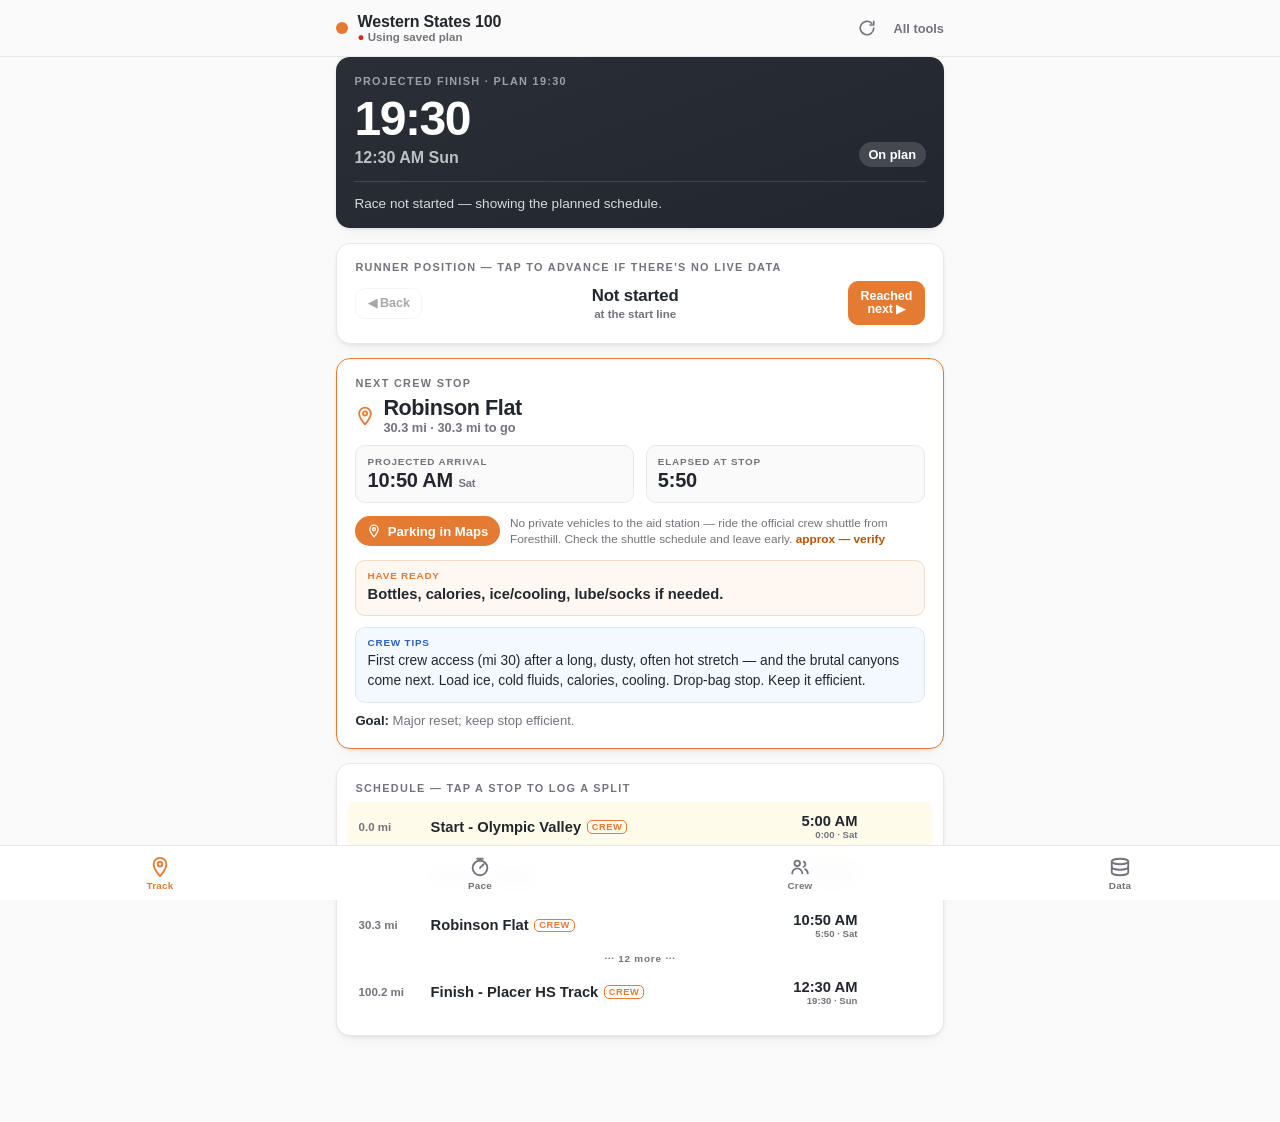
==== commit bdc68808: "feat(crew-tracker): Crew helper, parking maps links, tips/notes, units - Rebrand the Splits tab to '" ====
--- a/src/crew-tracker/index.html
+++ b/src/crew-tracker/index.html
@@ -121,6 +121,37 @@
     .stopgoal { margin-top: 0.55rem; font-size: 0.82rem; color: var(--text-muted); line-height: 1.45; }
     .stopgoal b { color: var(--text); font-weight: 700; }
 
+    /* parking + tips */
+    .parkrow { margin-top: 0.75rem; display: flex; align-items: center; gap: 0.6rem; flex-wrap: wrap; }
+    .maps-btn { display: inline-flex; align-items: center; gap: 0.4rem; background: var(--orange); color: #fff;
+      text-decoration: none; font-weight: 800; font-size: 0.82rem; padding: 0.45rem 0.75rem; border-radius: 999px; white-space: nowrap; }
+    .maps-btn:active { transform: translateY(1px); }
+    .park-note { font-size: 0.74rem; color: var(--text-muted); line-height: 1.4; flex: 1; min-width: 9rem; }
+    .park-note b { color: var(--text); }
+    .approx { color: var(--amber); font-weight: 700; }
+    .tips { margin-top: 0.7rem; background: #f4f8ff; border: 1px solid #dbe7fb; border-radius: 10px; padding: 0.6rem 0.7rem; }
+    .tips-k { font-size: 0.62rem; font-weight: 800; letter-spacing: 0.08em; text-transform: uppercase; color: #2c61c4; }
+    .tips-v { font-size: 0.86rem; line-height: 1.5; margin-top: 0.15rem; }
+    .crewnote { font-size: 0.84rem; line-height: 1.5; margin-top: 0.5rem; padding-top: 0.5rem; border-top: 1px dashed #dbe7fb; }
+    .crewnote b { color: var(--text); }
+    .field textarea { font-size: 1rem; padding: 0.5rem 0.6rem; border: 1px solid var(--border); border-radius: 9px;
+      background: var(--card); color: var(--text); font-family: inherit; width: 100%; min-height: 3.2rem; resize: vertical; }
+    .field.wide { flex: 1 1 100%; }
+
+    /* crew helper cards */
+    .crew-helper-card { border-color: #f0d6c0; }
+    .crew-helper-card.done { opacity: 0.66; }
+    .ch-top { display: flex; align-items: center; gap: 0.6rem; cursor: pointer; }
+    .ch-top .crew-mile { margin-top: 0.15rem; }
+    .ch-log { font-size: 0.78rem; font-weight: 800; color: var(--orange); white-space: nowrap; }
+    .dlt.ahead { color: var(--green); } .dlt.behind { color: var(--red); } .dlt.even { color: var(--text-muted); }
+
+    /* units segmented toggle */
+    .seg { display: inline-flex; border: 1px solid var(--border); border-radius: 9px; overflow: hidden; }
+    .seg button { border: none; background: var(--card); color: var(--text-muted); font-family: inherit;
+      font-size: 0.85rem; font-weight: 800; padding: 0.5rem 0.9rem; cursor: pointer; }
+    .seg button.active { background: var(--orange); color: #fff; }
+
     /* ── Position stepper ── */
     .pos-row { display: flex; align-items: center; gap: 0.6rem; }
     .pos-mid { flex: 1; text-align: center; min-width: 0; }
@@ -139,7 +170,7 @@
       gap: 0.6rem; padding: 0.7rem 0.2rem; border-top: 1px solid var(--border); cursor: pointer;
     }
     .srow:first-child { border-top: none; }
-    .srow .mi { font-variant-numeric: tabular-nums; font-size: 0.72rem; color: var(--text-muted); font-weight: 700; width: 3.1rem; }
+    .srow .mi { font-variant-numeric: tabular-nums; font-size: 0.72rem; color: var(--text-muted); font-weight: 700; width: 3.9rem; }
     .srow .nm { font-weight: 700; font-size: 0.92rem; display: flex; align-items: center; gap: 0.35rem; flex-wrap: wrap; }
     .srow .nm .crewtag { font-size: 0.58rem; font-weight: 800; letter-spacing: 0.06em; color: var(--orange);
       border: 1px solid var(--orange); border-radius: 5px; padding: 0.05rem 0.25rem; }
@@ -273,8 +304,8 @@
       Pace
     </button>
     <button data-tab="splits">
-      <svg viewBox="0 0 24 24" fill="none" stroke="currentColor" stroke-width="2" stroke-linecap="round" stroke-linejoin="round"><path d="M4 6h16M4 12h16M4 18h16"/></svg>
-      Splits
+      <svg viewBox="0 0 24 24" fill="none" stroke="currentColor" stroke-width="2" stroke-linecap="round" stroke-linejoin="round"><circle cx="9" cy="8" r="3"/><path d="M3.5 19a5.5 5.5 0 0 1 11 0"/><path d="M16 6.2a3 3 0 0 1 0 5.6"/><path d="M17.5 14.3A5.5 5.5 0 0 1 20.5 19"/></svg>
+      Crew
     </button>
     <button data-tab="data">
       <svg viewBox="0 0 24 24" fill="none" stroke="currentColor" stroke-width="2" stroke-linecap="round" stroke-linejoin="round"><path d="M3 6c0-1.7 4-3 9-3s9 1.3 9 3-4 3-9 3-9-1.3-9-3z"/><path d="M3 6v6c0 1.7 4 3 9 3s9-1.3 9-3V6"/><path d="M3 12v6c0 1.7 4 3 9 3s9-1.3 9-3v-6"/></svg>
@@ -309,6 +340,35 @@
   const CREW_ACCESS = ["start", "robinson", "michigan", "foresthill", "rucky", "green gate", "highway 49", "finish"];
   const isCrew = (name) => { const n = (name||"").toLowerCase(); return CREW_ACCESS.some(k => n.includes(k)); };
 
+  // Per-crew-stop logistics: approximate parking coordinates + tips for real-time planning.
+  // Coords are best-effort and EDITABLE in-app — verify against the official WS crew guide.
+  // `key` matches the station name (lowercase substring).
+  const CREW_INFO = [
+    { key:"olympic", lat:39.1968, lng:-120.2357, park:"Olympic Valley / Palisades Tahoe base area.",
+      tips:"5:00 AM start. Cold up high — have warm throwaway layers. Sort drop bags and your plan to reach Robinson Flat (first crew access, mile 30)." },
+    { key:"robinson", lat:39.1544, lng:-120.5006, park:"No private vehicles to the aid station — ride the official crew shuttle from Foresthill. Check the shuttle schedule and leave early.",
+      tips:"First crew access (mi 30) after a long, dusty, often hot stretch — and the brutal canyons come next. Load ice, cold fluids, calories, cooling. Drop-bag stop. Keep it efficient." },
+    { key:"michigan", lat:39.0386, lng:-120.7375, park:"Michigan Bluff — follow race parking; narrow roads, arrive early.",
+      tips:"Mi 55, right after the three big canyons — runner often arrives hot and depleted. Core cooling + calories + stomach check first. Pacers NOT allowed yet (Foresthill is pickup)." },
+    { key:"foresthill", lat:39.0188, lng:-120.8172, park:"Foresthill — follow signs near Foresthill Elementary / Foresthill Rd.",
+      tips:"Mi 62 — major hub and PACER pickup. Hand off night kit (headlamp, layers, backup light), restock for the long California St descent. Last easy road access for a while." },
+    { key:"rucky", lat:38.9939, lng:-120.9430, park:"River crossing — generally NO crew vehicle access. Crew/pacers reach this side via the Green Gate shuttle; confirm in the crew guide.",
+      tips:"Mi 78, the river crossing. Expect wet feet; have a dry-sock/shoe option and a warm layer ready if you can get here." },
+    { key:"green gate", lat:38.9980, lng:-120.9290, park:"Pacer/crew access via shuttle only — no direct road. Confirm access in the crew guide.",
+      tips:"Mi 80, top of the climb out of the river. Post-river reset: dry socks, lights check, calories. Long runnable night section follows." },
+    { key:"highway 49", lat:38.9189, lng:-121.0228, park:"Hwy 49 Crossing — designated crew parking/shuttle near Auburn; arrive early, it gets busy.",
+      tips:"Mi 93, late-night/early-AM. Reassure and assess: stomach, lights, feet. Climb then runnable to No Hands Bridge. Almost home." },
+    { key:"finish", lat:38.8966, lng:-121.0769, park:"Placer High School, Auburn — finish-line parking per race info.",
+      tips:"The finish on the Placer HS track. Have warm/dry clothes, recovery food/drink, a chair. Final 1.3 mi from Robie Point: road climb, then a lap of the track." },
+  ];
+  const crewInfo = (name) => { const n = (name||"").toLowerCase(); return CREW_INFO.find(c => n.includes(c.key)) || null; };
+  function stationCoords(name) {
+    const ss = state.stations[name] || {};
+    if (ss.lat != null && ss.lng != null) return { lat: ss.lat, lng: ss.lng, custom: true };
+    const ci = crewInfo(name); return ci ? { lat: ci.lat, lng: ci.lng, custom: false } : null;
+  }
+  const mapsUrl = (lat, lng) => `https://www.google.com/maps/search/?api=1&query=${lat},${lng}`;
+
   // Embedded snapshot of "Crew - app" (offline default; refreshed from live sheet on load).
   const SHEET_SNAPSHOT = [
     { mile:0,     name:"Start - Olympic Valley",     eta:"Sat 5:00 AM",  leaveBy:"Sat 5:00 AM",  stopGoal:"Calm start; no hero pace.",                    haveReady:"Start kit, bottles, breakfast/caffeine plan.",                 notes:"" },
@@ -371,10 +431,11 @@
     startDate: "2026-06-27",    // WS 2026 race day (Saturday)
     startTime: "05:00",
     startTimeUserSet: false,
-    stations: {},               // name -> { adjust:minutes, actual:elapsedMinutes|null }
+    stations: {},               // name -> { adjust, actual, reached, note, lat, lng }
     writeUrl: "",               // Apps Script web-app URL (optional)
     paceGoalMin: null,          // selected goal on Pace tab (null => plan)
     paceFromHere: false,
+    units: "imperial",          // "imperial" (mi, /mi) | "metric" (km, /km)
     lastSync: 0,
   });
   let state = load();
@@ -391,17 +452,27 @@
   function goal() { return state.goalMin || PLAN_FINISH; }
   function paceGoal() { return state.paceGoalMin || PLAN_FINISH; }
 
+  /* ── Units (imperial ⇄ metric) ─────────────────────────────────────────── */
+  const KM_PER_MI = 1.609344;
+  const isMetric = () => state.units === "metric";
+  const distU = () => isMetric() ? "km" : "mi";
+  const toDist = (mi) => isMetric() ? mi * KM_PER_MI : mi;            // miles → display unit
+  const fmtDist = (mi, dp=1) => toDist(mi).toFixed(dp) + " " + distU();
+  const paceU = () => isMetric() ? "/km" : "/mi";
+  const toPace = (minPerMi) => isMetric() ? minPerMi / KM_PER_MI : minPerMi; // min/mi → min/display-unit
+  const fmtPaceU = (minPerMi) => fmtPace(toPace(minPerMi)) + paceU();
+
   // Move the runner's current position forward/back without needing a logged time.
   // Forward marks the next stop "reached"; back clears the furthest reached/timed stop.
   function advanceRunner(dir) {
     const p = project();
     if (dir > 0) {
       const ni = p.lastDoneIdx + 1;
-      if (ni < COURSE.stations.length) { const ss = stStation(COURSE.stations[ni].name); if (ss.actual == null) ss.reached = true; }
+      if (ni < COURSE.stations.length) { const nm = COURSE.stations[ni].name; const ss = stStation(nm); if (ss.actual == null) ss.reached = true; save(); if (writeEndpoint()) pushStationToSheet(nm, null); }
     } else if (p.lastDoneIdx >= 0) {
-      const ss = stStation(COURSE.stations[p.lastDoneIdx].name); ss.reached = false; ss.actual = null;
-    }
-    save(); expanded = null; flash = null; render(); openTab(activeTab);
+      const nm = COURSE.stations[p.lastDoneIdx].name; const ss = stStation(nm); ss.reached = false; ss.actual = null; ss.adjust = 0; save(); clearStationInSheet(nm);
+    }
+    expanded = null; flash = null; render(); openTab(activeTab);
   }
 
   /* ── Time helpers ──────────────────────────────────────────────────────── */
@@ -503,6 +574,25 @@
     const ap = h >= 12 ? "PM":"AM"; h = h%12; if (h===0) h=12; return h+":"+pad(m)+" "+ap;
   }
 
+  // Parking "Open in Maps" + note, and curated tips + crew's own note.
+  function parkingBlock(name) {
+    const c = stationCoords(name); if (!c) return '';
+    const ci = crewInfo(name);
+    return `<div class="parkrow">
+      <a class="maps-btn" href="${mapsUrl(c.lat, c.lng)}" target="_blank" rel="noopener">
+        <svg viewBox="0 0 24 24" width="14" height="14" fill="none" stroke="currentColor" stroke-width="2.3" stroke-linecap="round" stroke-linejoin="round"><path d="M12 2a7 7 0 0 0-7 7c0 5 7 13 7 13s7-8 7-13a7 7 0 0 0-7-7z"/><circle cx="12" cy="9" r="2.5"/></svg>
+        Parking in Maps
+      </a>
+      <span class="park-note">${ci?esc(ci.park)+' ':''}${c.custom?'<b>(your pin)</b>':'<span class="approx">approx — verify</span>'}</span>
+    </div>`;
+  }
+  function tipsBlock(name) {
+    const ci = crewInfo(name); const ss = state.stations[name] || {};
+    const note = ss.note ? `<div class="crewnote"><b>Your note:</b> ${esc(ss.note)}</div>` : '';
+    if (!ci && !note) return '';
+    return `<div class="tips">${ci?`<div class="tips-k">Crew tips</div><div class="tips-v">${esc(ci.tips)}</div>`:''}${note}</div>`;
+  }
+
   /* ---- TRACK ---- */
   function renderTrack() {
     const v = $("#view-track"); v.innerHTML = "";
@@ -539,7 +629,7 @@
         <div class="pos-mid">
           <div class="pos-where">${cur ? esc(cur.station.name) : 'Not started'}</div>
           <div class="pos-sub">${cur
-            ? 'mile ' + cur.station.mile.toFixed(1) + ' · ' + (cur.timed ? 'in ' + clockFromElapsed(cur.actual).time : 'passed ~' + clockFromElapsed(cur.projected).time)
+            ? fmtDist(cur.station.mile) + ' · ' + (cur.timed ? 'in ' + clockFromElapsed(cur.actual).time : 'passed ~' + clockFromElapsed(cur.projected).time)
             : 'at the start line'}</div>
         </div>
         <button class="posbtn" id="pos-fwd" ${atEnd ? 'disabled' : ''}>Reached<br>next ▶</button>
@@ -559,14 +649,16 @@
           <svg class="pin" width="20" height="20" viewBox="0 0 24 24" fill="none" stroke="currentColor" stroke-width="2.2" stroke-linecap="round" stroke-linejoin="round"><path d="M12 2a7 7 0 0 0-7 7c0 5 7 13 7 13s7-8 7-13a7 7 0 0 0-7-7z"/><circle cx="12" cy="9" r="2.5"/></svg>
           <div>
             <div class="crew-name">${esc(nextCrew.station.name)}</div>
-            <div class="crew-mile">Mile ${nextCrew.station.mile.toFixed(1)} · ${(nextCrew.station.mile - (lastDone?lastDone.station.mile:0)).toFixed(1)} mi to go</div>
+            <div class="crew-mile">${fmtDist(nextCrew.station.mile)} · ${fmtDist(nextCrew.station.mile - (lastDone?lastDone.station.mile:0))} to go</div>
           </div>
         </div>
         <div class="crew-grid">
           <div class="stat"><div class="k">Projected arrival</div><div class="v">${ac.time} <small>${ac.day}</small></div></div>
           <div class="stat"><div class="k">Elapsed at stop</div><div class="v">${fmtElapsed(nextCrew.projected)}</div></div>
         </div>
+        ${parkingBlock(nextCrew.station.name)}
         ${nextCrew.station.haveReady ? `<div class="haveready"><div class="k">Have ready</div><div class="v">${esc(nextCrew.station.haveReady)}</div></div>` : ''}
+        ${tipsBlock(nextCrew.station.name)}
         ${nextCrew.station.stopGoal ? `<div class="stopgoal"><b>Goal:</b> ${esc(nextCrew.station.stopGoal)}</div>` : ''}
       </div>`);
       v.appendChild(card);
@@ -596,7 +688,7 @@
     const pc = clockFromElapsed(r.projected);
     const cls = "srow" + (r.isDone ? " done" : "") + (r.isCurrent ? " next" : "");
     const row = el(`<div class="${cls}">
-      <div class="mi">mi ${s.mile.toFixed(1)}</div>
+      <div class="mi">${fmtDist(s.mile)}</div>
       <div class="nm">${esc(s.name)}${s.crew ? '<span class="crewtag">CREW</span>' : ''}${r.isDone ? '<span class="donetag">'+(r.timed?'✓ IN':'✓ passed')+'</span>' : ''}</div>
       <div class="proj">${pc.time}<div class="day">${fmtElapsed(r.projected)}${pc.day?(' · '+pc.day):''}</div></div>
       <div class="delta ${deltaClass(r.delta)}">${r.isDone||r.adjust?fmtDelta(r.delta):''}</div>
@@ -614,18 +706,28 @@
     const defaultMsg = "Logging an actual arrival shifts every later projection. "
       + (writeEndpoint() ? "Saving syncs to the sheet automatically." : "Add an Apps Script URL on the Data tab to write back to the sheet.");
     const reachedNow = ss.reached || ss.actual != null;
+    const c = stationCoords(s.name);
     const ed = el(`<div class="editor">
       <div class="info">Plan <b>${s.etaText || fmtElapsed(r.planned)}</b>${s.haveReady?` · Have ready: ${esc(s.haveReady)}`:''}${s.stopGoal?`<br>${esc(s.stopGoal)}`:''}</div>
+      ${parkingBlock(s.name)}
+      ${tipsBlock(s.name)}
       <div class="editor-grid">
         <div class="field"><label>Actual arrival (clock)</label><input type="time" id="ed-actual" value="${ss.actual!=null?clock24FromElapsed(ss.actual):''}"></div>
         <div class="field"><label>Adjust ± min</label>
           <div class="stepper"><button id="ed-minus">−</button><input id="ed-adjust" inputmode="numeric" value="${ss.adjust||0}"><button id="ed-plus">+</button></div>
         </div>
       </div>
+      <div class="editor-grid" style="margin-top:0.6rem">
+        <div class="field wide"><label>Crew note / tip (saved on this device)</label><textarea id="ed-note" placeholder="Anything useful for here — parking, access, what to watch for…">${esc(ss.note||'')}</textarea></div>
+      </div>
+      ${s.crew ? `<div class="editor-grid" style="margin-top:0.5rem">
+        <div class="field"><label>Parking lat</label><input id="ed-lat" inputmode="decimal" placeholder="${crewInfo(s.name)?crewInfo(s.name).lat:'lat'}" value="${ss.lat!=null?ss.lat:''}"></div>
+        <div class="field"><label>Parking lng</label><input id="ed-lng" inputmode="decimal" placeholder="${crewInfo(s.name)?crewInfo(s.name).lng:'lng'}" value="${ss.lng!=null?ss.lng:''}"></div>
+      </div>` : ''}
       <div class="editor-actions">
-        <button class="btn" id="ed-save">Save split</button>
+        <button class="btn" id="ed-save">Save</button>
         <button class="btn ghost" id="ed-reached">${reachedNow ? 'Undo reached' : 'Mark reached (no time)'}</button>
-        <button class="btn ghost" id="ed-clear">Clear</button>
+        <button class="btn ghost" id="ed-clear">Clear split</button>
       </div>
       <div class="status-line ${st?st.kind:'muted'}" id="ed-status">${st ? esc(st.msg) : defaultMsg}</div>
     </div>`);
@@ -637,18 +739,32 @@
       ss.adjust = parseInt(adj.value||0,10) || 0;
       ss.actual = t ? elapsedFromClock(t, r.planned) : null;
       if (ss.actual != null) ss.reached = true;
+      const noteEl = ed.querySelector("#ed-note"); if (noteEl) ss.note = noteEl.value.trim();
+      const latEl = ed.querySelector("#ed-lat"), lngEl = ed.querySelector("#ed-lng");
+      if (latEl && lngEl) {
+        const la = parseFloat(latEl.value), ln = parseFloat(lngEl.value);
+        if (!isNaN(la) && !isNaN(ln)) { ss.lat = la; ss.lng = ln; }
+        else if (latEl.value.trim() === "" && lngEl.value.trim() === "") { delete ss.lat; delete ss.lng; }
+      }
       save();
-      // Try to push the adjustment to the Google Sheet right away.
-      flash = { name: s.name, msg: writeEndpoint() ? "Saved — syncing to sheet…" : "Saved on this device. Connect a write endpoint on the Data tab to sync to the sheet.", kind: "muted" };
-      expanded = s.name; render(); openTab(activeTab);
-      if (writeEndpoint()) pushStationToSheet(s.name, document.querySelector("#view-" + activeTab + " #ed-status"));
+      // Only sync a real split (a logged time, an adjustment, or already reached) to the
+      // sheet — editing just a note or parking pin stays on this device.
+      const isSplit = ss.actual != null || ss.adjust !== 0 || ss.reached;
+      if (isSplit && writeEndpoint()) {
+        flash = { name: s.name, msg: "Saved — syncing to sheet…", kind: "muted" };
+        expanded = s.name; render(); openTab(activeTab);
+        pushStationToSheet(s.name, document.querySelector("#view-" + activeTab + " #ed-status"));
+      } else {
+        flash = { name: s.name, msg: isSplit ? "Saved on this device." : "Saved.", kind: "muted" };
+        expanded = s.name; render(); openTab(activeTab);
+      }
     };
     ed.querySelector("#ed-reached").onclick = () => {
-      if (reachedNow) { ss.reached = false; ss.actual = null; }
-      else { ss.reached = true; }
-      save(); expanded = null; flash = null; render(); openTab(activeTab);
+      if (reachedNow) { ss.reached = false; ss.actual = null; ss.adjust = 0; save(); clearStationInSheet(s.name); }
+      else { ss.reached = true; save(); if (writeEndpoint()) pushStationToSheet(s.name, null); }
+      expanded = null; flash = null; render(); openTab(activeTab);
     };
-    ed.querySelector("#ed-clear").onclick = () => { ss.actual = null; ss.adjust = 0; ss.reached = false; save(); expanded = null; flash = null; render(); openTab(activeTab); };
+    ed.querySelector("#ed-clear").onclick = () => { ss.actual = null; ss.adjust = 0; ss.reached = false; save(); clearStationInSheet(s.name); expanded = null; flash = null; render(); openTab(activeTab); };
     return ed;
   }
 
@@ -711,27 +827,52 @@
       });
     }
 
-    const tbl = el(`<table class="splits"><thead><tr><th>Aid station</th><th>Mi</th><th>Pace</th><th>Clock</th><th>Elapsed</th></tr></thead><tbody></tbody></table>`);
+    const tbl = el(`<table class="splits"><thead><tr><th>Aid station</th><th>${distU()==='km'?'Km':'Mi'}</th><th>Pace</th><th>Clock</th><th>Elapsed</th></tr></thead><tbody></tbody></table>`);
     const tb = tbl.querySelector("tbody");
     COURSE.stations.forEach((s,i) => {
       if (splits[i] == null) return;
       const cc = clockFromElapsed(splits[i]);
       tb.appendChild(el(`<tr class="${s.crew?'crewrow':''}">
         <td class="stname">${esc(s.name)}${s.crew?' <span style="color:var(--orange);font-weight:800;font-size:0.7rem;">●</span>':''}</td>
-        <td>${s.mile.toFixed(1)}</td>
-        <td class="pace">${paces[i]?fmtPace(paces[i])+'<small style="color:var(--text-muted);font-weight:600">/mi</small>':'—'}</td>
+        <td>${toDist(s.mile).toFixed(1)}</td>
+        <td class="pace">${paces[i]?fmtPace(toPace(paces[i]))+'<small style="color:var(--text-muted);font-weight:600">'+paceU()+'</small>':'—'}</td>
         <td>${cc.time}<br><span style="font-size:0.66rem;color:var(--text-muted)">${cc.day}</span></td>
         <td>${fmtElapsed(splits[i])}</td></tr>`));
     });
     fh.querySelector("#paceTableWrap").appendChild(tbl);
-    v.appendChild(el(`<div class="buckle-note">● = crew-access stop. Average pace for ${goalLabel(g)} is ${fmtPace(g/COURSE.distance)}/mi over ${COURSE.distance.toFixed(1)} mi.</div>`));
-  }
-
-  /* ---- SPLITS ---- */
+    v.appendChild(el(`<div class="buckle-note">● = crew-access stop. Average pace for ${goalLabel(g)} is ${fmtPaceU(g/COURSE.distance)} over ${fmtDist(COURSE.distance)}.</div>`));
+  }
+
+  /* ---- CREW HELPER ---- */
   function renderSplits() {
     const v = $("#view-splits"); v.innerHTML = "";
-    v.appendChild(el(`<div class="sectiontitle">Full schedule — every stop from your sheet</div>`));
     const p = project();
+    v.appendChild(el(`<div class="sectiontitle">Crew helper</div>`));
+    v.appendChild(el(`<div class="buckle-note" style="margin-top:-0.3rem">Your crew-access stops, in order. Tap <b>Parking in Maps</b> to navigate, read the tips, and add your own notes. Tap a stop to log the runner in.</div>`));
+
+    // Crew-access stops as rich cards
+    const crewRows = p.rows.filter(r => r.station.crew);
+    crewRows.forEach(r => {
+      const s = r.station; const ac = clockFromElapsed(r.projected);
+      const doneTag = r.isDone ? `<span class="donetag">${r.timed?'✓ IN':'✓ passed'}</span>` : '';
+      const card = el(`<div class="card crew-helper-card${r.isDone?' done':''}">
+        <div class="ch-top">
+          <div style="flex:1;min-width:0"><div class="crew-name">${esc(s.name)} ${doneTag}</div>
+            <div class="crew-mile">${fmtDist(s.mile)} · proj. <b>${ac.time}</b> ${ac.day} · ${fmtElapsed(r.projected)}${r.isDone||r.adjust?` · <span class="${deltaClass(r.delta)} dlt">${fmtDelta(r.delta)} min</span>`:''}</div>
+          </div>
+          <span class="ch-log">${expanded===s.name?'Close ▴':'Log ▾'}</span>
+        </div>
+        ${parkingBlock(s.name)}
+        ${s.haveReady ? `<div class="haveready"><div class="k">Have ready</div><div class="v">${esc(s.haveReady)}</div></div>` : ''}
+        ${tipsBlock(s.name)}
+      </div>`);
+      card.querySelector(".ch-top").addEventListener("click", () => { expanded = (expanded === s.name ? null : s.name); render(); openTab(activeTab); });
+      if (expanded === s.name) card.appendChild(stationEditor(r));
+      v.appendChild(card);
+    });
+
+    // Full schedule (all stops)
+    v.appendChild(el(`<div class="sectiontitle" style="margin-top:1.4rem">Full schedule — every stop</div>`));
     const card = el(`<div class="card"><div class="rows" id="allRows"></div></div>`);
     const wrap = card.querySelector("#allRows");
     p.rows.forEach(r => wrap.appendChild(stationRow(r)));
@@ -780,6 +921,12 @@
 
     const setup = el(`<div class="card">
       <div class="card-label">Race setup</div>
+      <div class="setting"><label class="lab">Units</label>
+        <div class="seg" id="unit-seg">
+          <button data-u="imperial" class="${isMetric()?'':'active'}">Miles</button>
+          <button data-u="metric" class="${isMetric()?'active':''}">Kilometres</button>
+        </div>
+      </div>
       <div class="setting"><label class="lab">Runner name</label><input type="text" id="set-runner" placeholder="e.g. Ian" value="${esc(state.runnerName)}"></div>
       <div class="setting row2">
         <div><label class="lab">Start date</label><input type="date" id="set-date" value="${state.startDate}"></div>
@@ -789,6 +936,7 @@
       <button class="btn block" id="set-save">Save setup</button>
       <div class="status-line muted">Plan finish from the sheet is <b>${goalLabel(PLAN_FINISH)}</b>. Leave the goal there to track the plan, or set sub-24 / sub-30 to compare.</div>
     </div>`);
+    setup.querySelectorAll("#unit-seg button").forEach(b => b.onclick = () => { state.units = b.dataset.u; save(); render(); openTab('data'); });
     setup.querySelector("#set-save").onclick = () => {
       state.runnerName = setup.querySelector("#set-runner").value.trim();
       state.startDate = setup.querySelector("#set-date").value;
@@ -854,9 +1002,13 @@
       if (courseRows.length) {
         buildCourse(courseRows);
         if (replace) {
-          // A filled Adjust cell == that stop was reached; rebuild state from the sheet alone.
+          // A filled Adjust cell == that stop was reached; rebuild progress from the sheet
+          // alone, but keep device-local notes & custom parking pins.
           const ns = {};
-          Object.entries(adjustByName).forEach(([nm, a]) => { ns[nm] = { adjust: a, actual: null, reached: true }; });
+          Object.entries(state.stations).forEach(([nm, ss]) => {
+            if (ss && (ss.note || ss.lat != null || ss.lng != null)) ns[nm] = { adjust:0, actual:null, reached:false, note:ss.note, lat:ss.lat, lng:ss.lng };
+          });
+          Object.entries(adjustByName).forEach(([nm, a]) => { ns[nm] = Object.assign(ns[nm]||{}, { adjust: a, actual: null, reached: true }); });
           state.stations = ns;
         } else {
           Object.entries(adjustByName).forEach(([nm, a]) => { const ss = stStation(nm); ss.adjust = a; ss.reached = true; ss.actual = null; });
@@ -894,6 +1046,11 @@
       setStatus(status, "Pushed " + name + " (adjust " + fmtDelta(r.incAdjust) + ", total " + fmtDelta(r.delta) + ").", "ok");
     } catch (e) { setStatus(status, "Push failed: " + e.message, "err"); }
   }
+  // Blank a stop's Adjust cell in the sheet (clears "reached" there too).
+  async function clearStationInSheet(name) {
+    const url = writeEndpoint(); if (!url) return;
+    try { await fetch(url, { method:"POST", mode:"no-cors", headers:{ "Content-Type":"text/plain" }, body: JSON.stringify({ updates: [{ station:name, adjust:"" }] }) }); } catch (e) {}
+  }
 
   /* ── Tabs ──────────────────────────────────────────────────────────────── */
   function openTab(tab) {
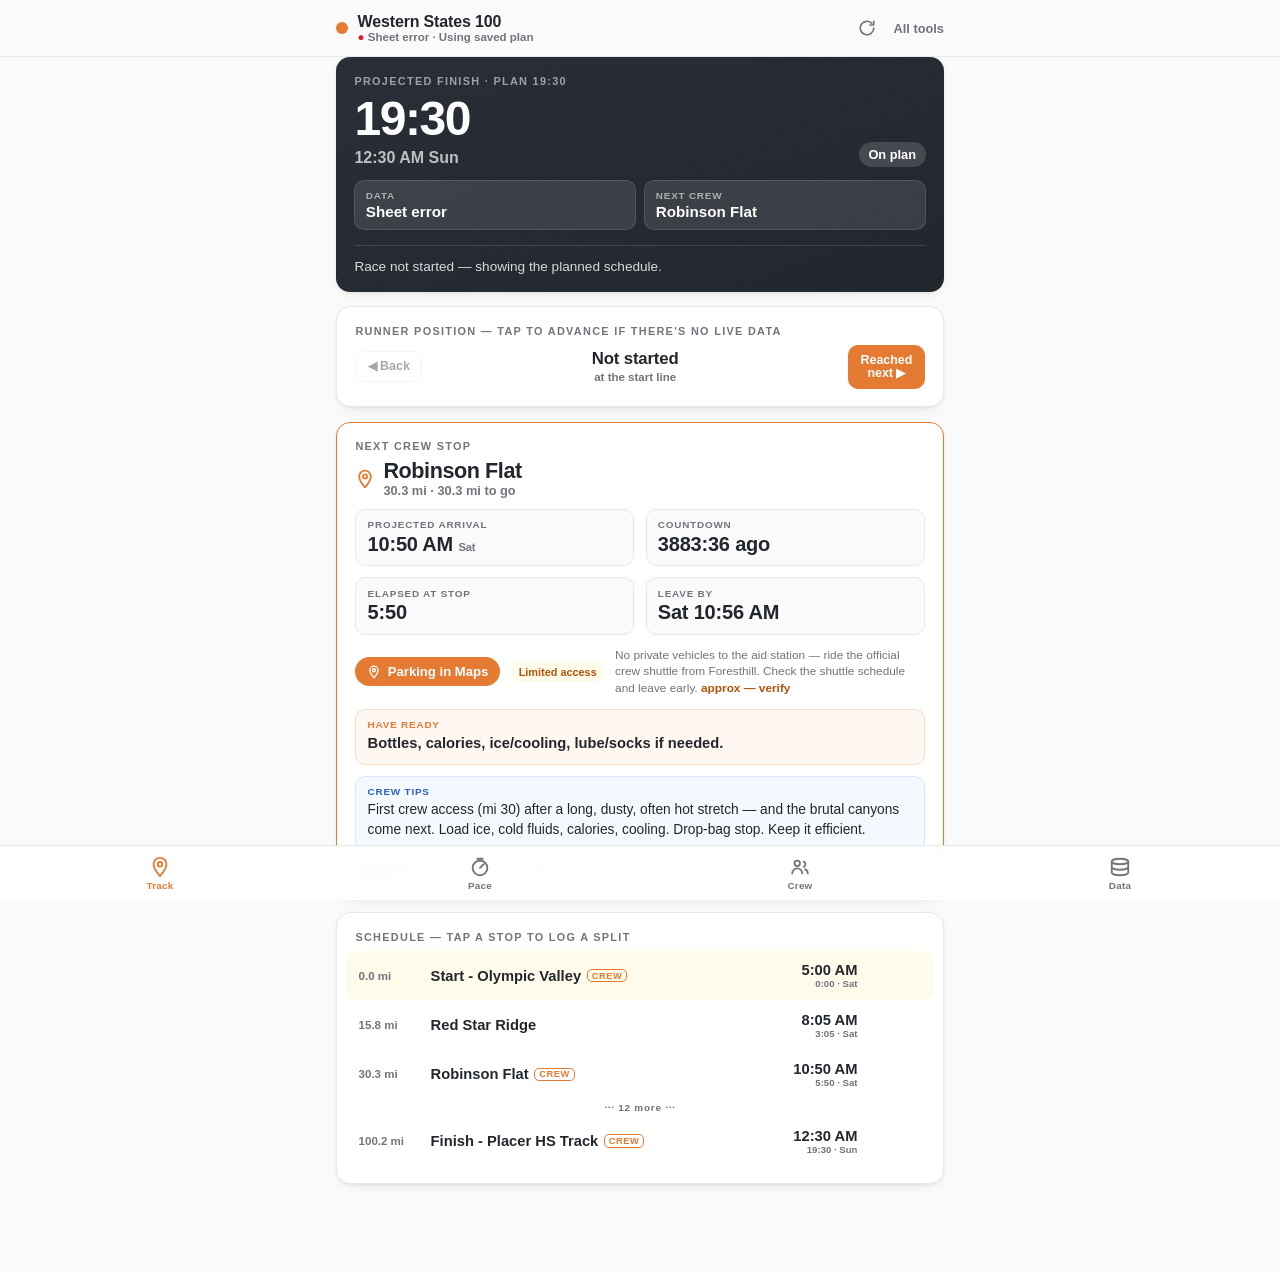
==== commit 0ff0a878: "feat(crew-tracker): harden race-day usability" ====
--- a/src/crew-tracker/index.html
+++ b/src/crew-tracker/index.html
@@ -61,6 +61,7 @@
     .topbar .sub .dot { color: var(--green); }
     .topbar .sub .dot.stale { color: var(--amber); }
     .topbar .sub .dot.off { color: var(--red); }
+    .topbar .sub .dot.demo { color: #2c61c4; }
     .home-link { font-size: 0.8rem; color: var(--text-muted); text-decoration: none; font-weight: 600; }
     .home-link:hover { color: var(--text); }
     .top-refresh { margin-left: auto; background: none; border: none; color: var(--text-muted); cursor: pointer;
@@ -103,6 +104,10 @@
     .hero-last { margin-top: 0.9rem; padding-top: 0.85rem; border-top: 1px solid rgba(255,255,255,0.13);
       font-size: 0.85rem; color: rgba(255,255,255,0.82); display: flex; justify-content: space-between; gap: 0.5rem; }
     .hero-last b { color: #fff; font-weight: 700; }
+    .hero-extra { display: grid; grid-template-columns: repeat(2, 1fr); gap: 0.55rem; margin-top: 0.85rem; }
+    .hero-mini { background: rgba(255,255,255,0.1); border: 1px solid rgba(255,255,255,0.12); border-radius: 10px; padding: 0.55rem 0.65rem; }
+    .hero-mini .k { color: rgba(255,255,255,0.58); font-size: 0.62rem; font-weight: 800; letter-spacing: 0.08em; text-transform: uppercase; }
+    .hero-mini .v { color: #fff; font-size: 0.95rem; font-weight: 850; margin-top: 0.15rem; }
 
     /* ── Next crew stop ── */
     .crew-card { border-color: var(--orange); border-width: 1.5px; }
@@ -115,17 +120,34 @@
     .stat .k { font-size: 0.62rem; font-weight: 800; letter-spacing: 0.08em; text-transform: uppercase; color: var(--text-muted); }
     .stat .v { font-size: 1.25rem; font-weight: 850; letter-spacing: -0.01em; margin-top: 0.15rem; }
     .stat .v small { font-size: 0.7rem; font-weight: 700; color: var(--text-muted); }
+    .status-card { border-color: #dbe7fb; background: #f8fbff; }
+    .status-grid { display: grid; grid-template-columns: repeat(2, 1fr); gap: 0.65rem; }
+    .status-pill { display: inline-flex; align-items: center; gap: 0.35rem; font-size: 0.72rem; font-weight: 850; border-radius: 999px; padding: 0.3rem 0.55rem; margin-bottom: 0.55rem; }
+    .status-pill.ok { color: var(--green); background: var(--green-bg); }
+    .status-pill.warn { color: var(--amber); background: var(--amber-bg); }
+    .status-pill.err { color: var(--red); background: var(--red-bg); }
+    .status-pill.demo { color: #2c61c4; background: #eff6ff; }
+    .empty-card { text-align: left; }
+    .empty-card h2 { font-size: 1.25rem; letter-spacing: -0.02em; margin-bottom: 0.45rem; }
+    .empty-card p { color: var(--text-muted); line-height: 1.55; font-size: 0.9rem; }
+    .empty-actions { display: flex; gap: 0.6rem; flex-wrap: wrap; margin-top: 0.9rem; }
+    .mode-actions { display: flex; gap: 0.6rem; flex-wrap: wrap; margin-top: 0.8rem; }
+    .btn-link { display: inline-flex; align-items: center; justify-content: center; text-decoration: none; }
     .haveready { margin-top: 0.75rem; background: #fff7f1; border: 1px solid #f6dcc6; border-radius: 10px; padding: 0.6rem 0.7rem; }
     .haveready .k { font-size: 0.62rem; font-weight: 800; letter-spacing: 0.08em; text-transform: uppercase; color: var(--orange); }
     .haveready .v { font-size: 0.92rem; font-weight: 600; margin-top: 0.15rem; line-height: 1.45; }
     .stopgoal { margin-top: 0.55rem; font-size: 0.82rem; color: var(--text-muted); line-height: 1.45; }
     .stopgoal b { color: var(--text); font-weight: 700; }
+    .more-link { margin-top: 0.7rem; font-size: 0.78rem; font-weight: 800; color: var(--orange); cursor: pointer; }
+    .more-link:active { opacity: 0.7; }
 
     /* parking + tips */
     .parkrow { margin-top: 0.75rem; display: flex; align-items: center; gap: 0.6rem; flex-wrap: wrap; }
     .maps-btn { display: inline-flex; align-items: center; gap: 0.4rem; background: var(--orange); color: #fff;
       text-decoration: none; font-weight: 800; font-size: 0.82rem; padding: 0.45rem 0.75rem; border-radius: 999px; white-space: nowrap; }
     .maps-btn:active { transform: translateY(1px); }
+    .access-pill { display: inline-flex; align-items: center; border-radius: 999px; padding: 0.28rem 0.55rem; font-size: 0.68rem; font-weight: 850; background: var(--green-bg); color: var(--green); }
+    .access-pill.warn { background: var(--amber-bg); color: var(--amber); }
     .park-note { font-size: 0.74rem; color: var(--text-muted); line-height: 1.4; flex: 1; min-width: 9rem; }
     .park-note b { color: var(--text); }
     .approx { color: var(--amber); font-weight: 700; }
@@ -140,6 +162,7 @@
 
     /* crew helper cards */
     .crew-helper-card { border-color: #f0d6c0; }
+    .crew-helper-card.next { border-color: var(--orange); border-width: 1.5px; }
     .crew-helper-card.done { opacity: 0.66; }
     .ch-top { display: flex; align-items: center; gap: 0.6rem; cursor: pointer; }
     .ch-top .crew-mile { margin-top: 0.15rem; }
@@ -205,11 +228,15 @@
       border: none; border-radius: 9px; padding: 0.55rem 0.9rem; font-size: 0.85rem; font-weight: 800;
       cursor: pointer; font-family: inherit; background: var(--orange); color: #fff;
     }
+    .btn.big { min-height: 2.85rem; padding: 0.75rem 1rem; font-size: 0.92rem; }
     .btn.ghost { background: var(--bg); color: var(--text); border: 1px solid var(--border); }
     .btn.block { width: 100%; padding: 0.8rem; font-size: 0.95rem; margin-top: 0.7rem; }
     .btn:active { transform: translateY(1px); }
     .btn[disabled] { opacity: 0.5; pointer-events: none; }
     .editor-actions { display: flex; gap: 0.5rem; margin-top: 0.8rem; flex-wrap: wrap; }
+    .editor-actions .btn { flex: 1 1 auto; }
+    .quick-actions { display: flex; gap: 0.45rem; flex-wrap: wrap; align-items: center; }
+    .quick-actions .btn { padding: 0.5rem 0.7rem; }
 
     /* ── Pace targets ── */
     .chips { display: flex; gap: 0.5rem; flex-wrap: wrap; margin-bottom: 0.9rem; }
@@ -238,6 +265,7 @@
     .status-line.ok { color: var(--green); }
     .status-line.err { color: var(--red); }
     .status-line.muted { color: var(--text-muted); }
+    .status-line.warn { color: var(--amber); }
 
     .setting { margin-bottom: 1rem; }
     .setting label.lab { display: block; font-size: 0.72rem; font-weight: 800; text-transform: uppercase; letter-spacing: 0.06em; color: var(--text-muted); margin-bottom: 0.35rem; }
@@ -327,6 +355,9 @@
     gid:  "354419833",
     tab:  "Crew - app",
   };
+  const URL_PARAMS = new URLSearchParams(window.location.search);
+  const DEMO_MODE = URL_PARAMS.get("demo") === "1";
+  const STALE_AFTER_MS = 15 * 60 * 1000;
   const SHEET_EDIT_URL = `https://docs.google.com/spreadsheets/d/${SHEET.id}/edit?gid=${SHEET.gid}`;
   const SHEET_CSV_URL  = `https://docs.google.com/spreadsheets/d/${SHEET.id}/gviz/tq?tqx=out:csv&gid=${SHEET.gid}`;
   // Hardcoded write endpoint: the Apps Script web-app /exec URL bound to this sheet.
@@ -334,7 +365,7 @@
   // its /exec URL here. Once set, every crew device pushes Adjust +/- min automatically —
   // nobody has to enter anything. A per-device URL on the Data tab overrides this.
   const SHEET_WRITE_URL = "https://script.google.com/macros/s/AKfycbxmOGapx1mlqfbX-Qx3MGv1J5rhwgu_h-j9_ce1JIl4wrdokc_lJgw_1vWulQAlGbEaFA/exec";
-  const writeEndpoint = () => (state.writeUrl && state.writeUrl.trim()) || SHEET_WRITE_URL;
+  const writeEndpoint = () => DEMO_MODE ? "" : ((state.writeUrl && state.writeUrl.trim()) || SHEET_WRITE_URL);
 
   // Stops where the crew physically has access (drives the "Next crew stop" card).
   const CREW_ACCESS = ["start", "robinson", "michigan", "foresthill", "rucky", "green gate", "highway 49", "finish"];
@@ -403,6 +434,17 @@
   let PLAN_FINISH = 0;
 
   function buildCourse(rows) {
+    if (!Array.isArray(rows) || rows.length === 0) {
+      COURSE = { name:"Western States 100", distance:0, stations:[] };
+      PLAN_FINISH = 0;
+      return false;
+    }
+    rows = rows.filter(r => r && r.name && !isNaN(parseFloat(r.mile)));
+    if (!rows.length) {
+      COURSE = { name:"Western States 100", distance:0, stations:[] };
+      PLAN_FINISH = 0;
+      return false;
+    }
     const startDT = parseDayTime(rows[0].eta) || { wd:6, tod:300 };
     const stations = rows.map(r => {
       const dt = parseDayTime(r.eta);
@@ -421,10 +463,11 @@
     PLAN_FINISH = stations[stations.length - 1].plannedElapsed;
     // start time-of-day from the plan, unless the user overrode it
     if (!state.startTimeUserSet) state.startTime = pad(Math.floor(startDT.tod/60)) + ":" + pad(startDT.tod%60);
+    return true;
   }
 
   /* ── State ─────────────────────────────────────────────────────────────── */
-  const STORE_KEY = "ws-crew-state-v2";
+  const STORE_KEY = DEMO_MODE ? "ws-crew-demo-state-v1" : "ws-crew-state-v2";
   const defaultState = () => ({
     runnerName: "",
     goalMin: null,              // null => use the sheet plan finish
@@ -437,8 +480,15 @@
     paceFromHere: false,
     units: "imperial",          // "imperial" (mi, /mi) | "metric" (km, /km)
     lastSync: 0,
+    demoSeeded: false,
   });
   let state = load();
+  let dataState = {
+    kind: DEMO_MODE ? "demo" : "snapshot",
+    message: DEMO_MODE ? "Demo mode uses local sample progress. Sheet writes are disabled." : "Using embedded plan until the sheet responds.",
+    source: DEMO_MODE ? "Demo data" : "Embedded plan",
+    lastAttempt: 0,
+  };
   let activeTab = "track";
   let expanded = null;
   let flash = null;   // {name, msg, kind} — transient status shown in a station editor after Save
@@ -451,6 +501,24 @@
   function stStation(name) { if (!state.stations[name]) state.stations[name] = { adjust:0, actual:null }; return state.stations[name]; }
   function goal() { return state.goalMin || PLAN_FINISH; }
   function paceGoal() { return state.paceGoalMin || PLAN_FINISH; }
+  function hasCourse() { return COURSE.stations.length > 0; }
+  function lastTimedRow(p) {
+    for (let i = p.rows.length - 1; i >= 0; i--) if (p.rows[i].timed) return p.rows[i];
+    return null;
+  }
+  function applyDemoSeed() {
+    if (!DEMO_MODE || state.demoSeeded) return;
+    state.runnerName = state.runnerName || "Demo Runner";
+    state.goalMin = state.goalMin || PLAN_FINISH;
+    state.stations = Object.assign({}, state.stations, {
+      "Start - Olympic Valley": Object.assign(stStation("Start - Olympic Valley"), { actual: 0, reached: true, adjust: 0 }),
+      "Red Star Ridge": Object.assign(stStation("Red Star Ridge"), { actual: 193, reached: true, adjust: 0 }),
+      "Robinson Flat": Object.assign(stStation("Robinson Flat"), { actual: 355, reached: true, adjust: 0 }),
+      "Dusty Corners": Object.assign(stStation("Dusty Corners"), { reached: true, actual: null, adjust: 0 }),
+    });
+    state.demoSeeded = true;
+    save();
+  }
 
   /* ── Units (imperial ⇄ metric) ─────────────────────────────────────────── */
   const KM_PER_MI = 1.609344;
@@ -465,6 +533,7 @@
   // Move the runner's current position forward/back without needing a logged time.
   // Forward marks the next stop "reached"; back clears the furthest reached/timed stop.
   function advanceRunner(dir) {
+    if (!hasCourse()) return;
     const p = project();
     if (dir > 0) {
       const ni = p.lastDoneIdx + 1;
@@ -530,6 +599,7 @@
 
   // Full projection: actuals override and carry forward; per-stop adjust carries forward.
   function project() {
+    if (!hasCourse()) return { rows:[], lastDoneIdx:-1, nextIdx:-1 };
     const planned = plannedSplits();
     const rows = []; let runningOffset = 0; let lastDoneIdx = -1;
     COURSE.stations.forEach((s, i) => {
@@ -555,18 +625,55 @@
   function el(html) { const t = document.createElement("template"); t.innerHTML = html.trim(); return t.content.firstChild; }
   function esc(s){ return String(s==null?'':s).replace(/&/g,'&amp;').replace(/"/g,'&quot;').replace(/</g,'&lt;'); }
   function deltaClass(min) { if (min == null || isNaN(min)) return "even"; const r = Math.round(min); return r > 0 ? "behind" : r < 0 ? "ahead" : "even"; }
-  function goalLabel(min) { const h = Math.floor(min/60), m = min%60; return m === 0 ? h + ":00" : h + ":" + pad(m); }
+  function goalLabel(min) { if (min == null || !isFinite(min) || min <= 0) return "—"; const h = Math.floor(min/60), m = Math.round(min%60); return m === 0 ? h + ":00" : h + ":" + pad(m); }
   function parseHM(s) {
     const m = String(s).trim().match(/^(\d{1,2}):(\d{2})$/);
     if (!m) { const n = parseFloat(s); return isNaN(n)?null:Math.round(n*60); }
     return (+m[1])*60 + (+m[2]);
   }
+  function dataSummary() {
+    if (DEMO_MODE) return { label:"Demo mode", cls:"demo", dot:"demo", detail:"Writes disabled", source:"Demo data" };
+    if (dataState.kind === "loading") return { label:"Loading sheet", cls:"warn", dot:"stale", detail:"Refreshing live plan", source:"Sheet" };
+    if (dataState.kind === "empty") return { label:"Empty sheet", cls:"warn", dot:"stale", detail:"Using embedded plan", source:"Embedded plan" };
+    if (dataState.kind === "error") return { label:"Sheet error", cls:"err", dot:"off", detail:"Using saved plan", source:dataState.source || "Saved plan" };
+    if (state.lastSync && Date.now() - state.lastSync > STALE_AFTER_MS) return { label:"Stale", cls:"warn", dot:"stale", detail:"Last sync " + clockFromAbs(state.lastSync), source:"Sheet" };
+    if (state.lastSync) return { label:"Synced", cls:"ok", dot:"", detail:clockFromAbs(state.lastSync), source:"Sheet" };
+    return { label:"Embedded plan", cls:"warn", dot:"stale", detail:"Waiting for sheet", source:"Embedded plan" };
+  }
+  function statusPill() {
+    const ds = dataSummary();
+    return `<span class="status-pill ${ds.cls}">${esc(ds.label)}</span>`;
+  }
+  function emptyCourseCard(message) {
+    return el(`<div class="card empty-card">
+      <h2>No course data loaded</h2>
+      <p>${esc(message || "The app could not build a station list. Refresh from the Data tab or check the embedded snapshot and sheet columns.")}</p>
+      <div class="empty-actions">
+        <button class="btn" id="empty-refresh">Refresh from sheet</button>
+        <button class="btn ghost" id="empty-data">Open Data tab</button>
+      </div>
+    </div>`);
+  }
+  function attachEmptyActions(card) {
+    const refresh = card.querySelector("#empty-refresh");
+    const data = card.querySelector("#empty-data");
+    if (refresh) refresh.onclick = () => pullFromSheet(null, true, true);
+    if (data) data.onclick = () => openTab("data");
+  }
+  function nowElapsedNear(nearElapsed) {
+    return elapsedFromClock(pad(new Date().getHours()) + ":" + pad(new Date().getMinutes()), nearElapsed);
+  }
+  function fmtUntil(min) {
+    if (min == null || !isFinite(min)) return "—";
+    const diff = Math.round((startDate().getTime() + min * 60000 - Date.now()) / 60000);
+    if (Math.abs(diff) < 1) return "now";
+    return diff > 0 ? "in " + fmtElapsed(diff) : fmtElapsed(-diff) + " ago";
+  }
 
   function render() {
     renderTrack(); renderPace(); renderSplits(); renderData();
-    const sync = state.lastSync
-      ? `<span class="dot">●</span> Synced ${clockFromAbs(state.lastSync)}`
-      : `<span class="dot off">●</span> Using saved plan`;
+    const ds = dataSummary();
+    const sync = `<span class="dot ${ds.dot}">●</span> ${esc(ds.label)}${ds.detail ? " · " + esc(ds.detail) : ""}`;
     $("#raceSub").innerHTML = (state.runnerName ? esc(state.runnerName) + " · " : "") + sync;
   }
   function clockFromAbs(ts) {
@@ -578,11 +685,14 @@
   function parkingBlock(name) {
     const c = stationCoords(name); if (!c) return '';
     const ci = crewInfo(name);
+    const parkText = (ci?.park || "").toLowerCase();
+    const limited = /shuttle|no private|no direct|river/.test(parkText);
     return `<div class="parkrow">
       <a class="maps-btn" href="${mapsUrl(c.lat, c.lng)}" target="_blank" rel="noopener">
         <svg viewBox="0 0 24 24" width="14" height="14" fill="none" stroke="currentColor" stroke-width="2.3" stroke-linecap="round" stroke-linejoin="round"><path d="M12 2a7 7 0 0 0-7 7c0 5 7 13 7 13s7-8 7-13a7 7 0 0 0-7-7z"/><circle cx="12" cy="9" r="2.5"/></svg>
         Parking in Maps
       </a>
+      <span class="access-pill ${limited?'warn':''}">${limited?'Limited access':'Crew parking'}</span>
       <span class="park-note">${ci?esc(ci.park)+' ':''}${c.custom?'<b>(your pin)</b>':'<span class="approx">approx — verify</span>'}</span>
     </div>`;
   }
@@ -596,25 +706,37 @@
   /* ---- TRACK ---- */
   function renderTrack() {
     const v = $("#view-track"); v.innerHTML = "";
+    if (!hasCourse()) {
+      const card = emptyCourseCard(dataState.message);
+      v.appendChild(card); attachEmptyActions(card);
+      return;
+    }
     const p = project();
     const finishRow = p.rows[p.rows.length - 1];
     const projFinish = finishRow.projected;
     const goalDelta = projFinish - goal();
     const lastDone = p.lastDoneIdx >= 0 ? p.rows[p.lastDoneIdx] : null;
+    const nextCrew = p.rows.find(r => r.idx > p.lastDoneIdx && r.station.crew && r.station.mile > 0 && r.station.mile < COURSE.distance);
 
     const fc = clockFromElapsed(projFinish);
     const badgeCls = deltaClass(goalDelta);
     const badgeTxt = Math.abs(Math.round(goalDelta)) < 1 ? "On plan"
       : (goalDelta > 0 ? "+" + fmtElapsed(goalDelta) + " behind" : fmtElapsed(-goalDelta) + " ahead");
     v.appendChild(el(`<div class="card hero">
-      <div class="card-label">Projected finish · plan ${goalLabel(goal())}</div>
+      <div class="card-label">Projected finish · plan ${goalLabel(goal())}${DEMO_MODE ? " · demo" : ""}</div>
       <div class="hero-row">
         <div><div class="hero-finish">${fmtElapsed(projFinish)}</div><div class="hero-clock">${fc.time} ${fc.day}</div></div>
         <span class="badge ${badgeCls}">${badgeTxt}</span>
       </div>
+      <div class="hero-extra">
+        <div class="hero-mini"><div class="k">Data</div><div class="v">${esc(dataSummary().label)}</div></div>
+        <div class="hero-mini"><div class="k">Next crew</div><div class="v">${nextCrew ? esc(nextCrew.station.name) : "Finish"}</div></div>
+      </div>
       <div class="hero-last">
         ${ lastDone
-          ? `<span>Last in: <b>${esc(lastDone.station.name)}</b></span><span><b>${clockFromElapsed(lastDone.actual).time}</b> · ${fmtDelta(lastDone.delta)} min</span>`
+          ? (lastDone.timed
+            ? `<span>Last in: <b>${esc(lastDone.station.name)}</b></span><span><b>${clockFromElapsed(lastDone.actual).time}</b> · ${fmtDelta(lastDone.delta)} min</span>`
+            : `<span>Last passed: <b>${esc(lastDone.station.name)}</b></span><span>time unknown · projected ${clockFromElapsed(lastDone.projected).time}</span>`)
           : `<span>Race not started — showing the planned schedule.</span>` }
       </div>
     </div>`));
@@ -629,7 +751,7 @@
         <div class="pos-mid">
           <div class="pos-where">${cur ? esc(cur.station.name) : 'Not started'}</div>
           <div class="pos-sub">${cur
-            ? fmtDist(cur.station.mile) + ' · ' + (cur.timed ? 'in ' + clockFromElapsed(cur.actual).time : 'passed ~' + clockFromElapsed(cur.projected).time)
+            ? fmtDist(cur.station.mile) + ' · ' + (cur.timed ? 'in ' + clockFromElapsed(cur.actual).time : 'passed, time unknown')
             : 'at the start line'}</div>
         </div>
         <button class="posbtn" id="pos-fwd" ${atEnd ? 'disabled' : ''}>Reached<br>next ▶</button>
@@ -640,7 +762,6 @@
     v.appendChild(posCard);
 
     // Next crew stop (with crew job info)
-    const nextCrew = p.rows.find(r => r.idx > p.lastDoneIdx && r.station.crew && r.station.mile > 0 && r.station.mile < COURSE.distance);
     if (nextCrew) {
       const ac = clockFromElapsed(nextCrew.projected);
       const card = el(`<div class="card crew-card">
@@ -654,7 +775,9 @@
         </div>
         <div class="crew-grid">
           <div class="stat"><div class="k">Projected arrival</div><div class="v">${ac.time} <small>${ac.day}</small></div></div>
+          <div class="stat"><div class="k">Countdown</div><div class="v">${fmtUntil(nextCrew.projected)}</div></div>
           <div class="stat"><div class="k">Elapsed at stop</div><div class="v">${fmtElapsed(nextCrew.projected)}</div></div>
+          <div class="stat"><div class="k">Leave by</div><div class="v">${esc(nextCrew.station.leaveBy || "—")}</div></div>
         </div>
         ${parkingBlock(nextCrew.station.name)}
         ${nextCrew.station.haveReady ? `<div class="haveready"><div class="k">Have ready</div><div class="v">${esc(nextCrew.station.haveReady)}</div></div>` : ''}
@@ -683,61 +806,78 @@
     v.appendChild(listCard);
   }
 
-  function stationRow(r) {
+  function stationRow(r, full) {
     const s = r.station;
     const pc = clockFromElapsed(r.projected);
     const cls = "srow" + (r.isDone ? " done" : "") + (r.isCurrent ? " next" : "");
     const row = el(`<div class="${cls}">
       <div class="mi">${fmtDist(s.mile)}</div>
-      <div class="nm">${esc(s.name)}${s.crew ? '<span class="crewtag">CREW</span>' : ''}${r.isDone ? '<span class="donetag">'+(r.timed?'✓ IN':'✓ passed')+'</span>' : ''}</div>
+      <div class="nm">${esc(s.name)}${s.crew ? '<span class="crewtag">CREW</span>' : ''}${r.isDone ? '<span class="donetag">'+(r.timed?'✓ IN':'✓ passed · no time')+'</span>' : ''}</div>
       <div class="proj">${pc.time}<div class="day">${fmtElapsed(r.projected)}${pc.day?(' · '+pc.day):''}</div></div>
       <div class="delta ${deltaClass(r.delta)}">${r.isDone||r.adjust?fmtDelta(r.delta):''}</div>
     </div>`);
     row.addEventListener("click", () => { expanded = (expanded === s.name ? null : s.name); render(); openTab(activeTab); });
     const wrap = document.createElement("div");
     wrap.appendChild(row);
-    if (expanded === s.name) wrap.appendChild(stationEditor(r));
+    if (expanded === s.name) wrap.appendChild(stationEditor(r, full));
     return wrap;
   }
 
-  function stationEditor(r) {
+  // full=true (Crew tab) also exposes the crew note + parking coordinate fields.
+  function stationEditor(r, full) {
     const s = r.station; const ss = stStation(s.name);
     const st = (flash && flash.name === s.name) ? flash : null;
-    const defaultMsg = "Logging an actual arrival shifts every later projection. "
-      + (writeEndpoint() ? "Saving syncs to the sheet automatically." : "Add an Apps Script URL on the Data tab to write back to the sheet.");
+    const defaultMsg = DEMO_MODE
+      ? "Demo mode saves locally and never writes to the sheet."
+      : "Logging an actual arrival shifts every later projection. "
+        + (writeEndpoint() ? "Saving syncs to the sheet automatically." : "Add an Apps Script URL on the Data tab to write back to the sheet.");
     const reachedNow = ss.reached || ss.actual != null;
-    const c = stationCoords(s.name);
     const ed = el(`<div class="editor">
       <div class="info">Plan <b>${s.etaText || fmtElapsed(r.planned)}</b>${s.haveReady?` · Have ready: ${esc(s.haveReady)}`:''}${s.stopGoal?`<br>${esc(s.stopGoal)}`:''}</div>
-      ${parkingBlock(s.name)}
-      ${tipsBlock(s.name)}
       <div class="editor-grid">
         <div class="field"><label>Actual arrival (clock)</label><input type="time" id="ed-actual" value="${ss.actual!=null?clock24FromElapsed(ss.actual):''}"></div>
+        <div class="quick-actions">
+          <button class="btn ghost" id="ed-now">Set to now</button>
+        </div>
         <div class="field"><label>Adjust ± min</label>
           <div class="stepper"><button id="ed-minus">−</button><input id="ed-adjust" inputmode="numeric" value="${ss.adjust||0}"><button id="ed-plus">+</button></div>
         </div>
       </div>
-      <div class="editor-grid" style="margin-top:0.6rem">
+      ${full ? `<div class="editor-grid" style="margin-top:0.6rem">
         <div class="field wide"><label>Crew note / tip (saved on this device)</label><textarea id="ed-note" placeholder="Anything useful for here — parking, access, what to watch for…">${esc(ss.note||'')}</textarea></div>
-      </div>
-      ${s.crew ? `<div class="editor-grid" style="margin-top:0.5rem">
+      </div>` : ''}
+      ${full && s.crew ? `<div class="editor-grid" style="margin-top:0.5rem">
         <div class="field"><label>Parking lat</label><input id="ed-lat" inputmode="decimal" placeholder="${crewInfo(s.name)?crewInfo(s.name).lat:'lat'}" value="${ss.lat!=null?ss.lat:''}"></div>
         <div class="field"><label>Parking lng</label><input id="ed-lng" inputmode="decimal" placeholder="${crewInfo(s.name)?crewInfo(s.name).lng:'lng'}" value="${ss.lng!=null?ss.lng:''}"></div>
       </div>` : ''}
       <div class="editor-actions">
-        <button class="btn" id="ed-save">Save</button>
-        <button class="btn ghost" id="ed-reached">${reachedNow ? 'Undo reached' : 'Mark reached (no time)'}</button>
-        <button class="btn ghost" id="ed-clear">Clear split</button>
+        <button class="btn big" id="ed-save">Save split</button>
+        <button class="btn big ghost" id="ed-reached">${reachedNow ? 'Undo reached' : 'Mark reached (no time)'}</button>
+        <button class="btn big ghost" id="ed-clear">Clear</button>
       </div>
       <div class="status-line ${st?st.kind:'muted'}" id="ed-status">${st ? esc(st.msg) : defaultMsg}</div>
     </div>`);
     const adj = ed.querySelector("#ed-adjust");
     ed.querySelector("#ed-minus").onclick = () => { adj.value = (parseInt(adj.value||0,10) - 1); };
     ed.querySelector("#ed-plus").onclick  = () => { adj.value = (parseInt(adj.value||0,10) + 1); };
+    ed.querySelector("#ed-now").onclick = () => {
+      const n = nowElapsedNear(r.planned);
+      if (n == null || Math.abs(n - r.planned) > 12 * 60) {
+        setStatus(ed.querySelector("#ed-status"), "Current clock time is too far from the planned arrival for this stop. Enter the arrival time manually.", "warn");
+        return;
+      }
+      ed.querySelector("#ed-actual").value = clock24FromElapsed(n);
+      setStatus(ed.querySelector("#ed-status"), "Set arrival to the current clock time. Save to apply it.", "muted");
+    };
     ed.querySelector("#ed-save").onclick = () => {
       const t = ed.querySelector("#ed-actual").value;
       ss.adjust = parseInt(adj.value||0,10) || 0;
-      ss.actual = t ? elapsedFromClock(t, r.planned) : null;
+      const actual = t ? elapsedFromClock(t, r.planned) : null;
+      if (actual != null && Math.abs(actual - r.planned) > 12 * 60) {
+        setStatus(ed.querySelector("#ed-status"), "That clock time is more than 12 hours from the planned stop time. Check the station or clear the time.", "err");
+        return;
+      }
+      ss.actual = actual;
       if (ss.actual != null) ss.reached = true;
       const noteEl = ed.querySelector("#ed-note"); if (noteEl) ss.note = noteEl.value.trim();
       const latEl = ed.querySelector("#ed-lat"), lngEl = ed.querySelector("#ed-lng");
@@ -755,7 +895,7 @@
         expanded = s.name; render(); openTab(activeTab);
         pushStationToSheet(s.name, document.querySelector("#view-" + activeTab + " #ed-status"));
       } else {
-        flash = { name: s.name, msg: isSplit ? "Saved on this device." : "Saved.", kind: "muted" };
+        flash = { name: s.name, msg: DEMO_MODE ? "Saved in demo mode. Sheet writes are disabled." : (isSplit ? "Saved on this device." : "Saved."), kind: "muted" };
         expanded = s.name; render(); openTab(activeTab);
       }
     };
@@ -771,6 +911,11 @@
   /* ---- PACE ---- */
   function renderPace() {
     const v = $("#view-pace"); v.innerHTML = "";
+    if (!hasCourse()) {
+      const card = emptyCourseCard(dataState.message);
+      v.appendChild(card); attachEmptyActions(card);
+      return;
+    }
     const g = paceGoal();
     const presets = [
       { label:"Plan " + goalLabel(PLAN_FINISH), min: PLAN_FINISH, note:"your sheet plan" },
@@ -794,26 +939,27 @@
 
     const p = project();
     const lastDone = p.lastDoneIdx >= 0 ? p.rows[p.lastDoneIdx] : null;
+    const lastTimed = lastTimedRow(p);
     const fh = el(`<div class="card"><div class="from-here">
-        <input type="checkbox" id="fhToggle" ${state.paceFromHere?'checked':''} ${lastDone?'':'disabled'}>
-        <label for="fhToggle">Pace needed <b>from here</b> ${lastDone?`(last: ${esc(lastDone.station.name)}, ${fmtElapsed(lastDone.actual)})`:'(log a split first)'}</label>
+        <input type="checkbox" id="fhToggle" ${state.paceFromHere&&lastTimed?'checked':''} ${lastTimed?'':'disabled'}>
+        <label for="fhToggle">Pace needed <b>from here</b> ${lastTimed?`(last timed: ${esc(lastTimed.station.name)}, ${fmtElapsed(lastTimed.actual)})`:(lastDone?'(last reached has no time yet)':'(log a timed split first)')}</label>
       </div><div id="paceTableWrap"></div></div>`);
     fh.querySelector("#fhToggle").onchange = (e) => { state.paceFromHere = e.target.checked; save(); render(); openTab('pace'); };
     v.appendChild(fh);
 
-    const fromHere = state.paceFromHere && lastDone;
+    const fromHere = state.paceFromHere && lastTimed;
     const planned = plannedSplits();
     let splits = [], paces = [];
     if (fromHere) {
-      const remGoal = g - lastDone.actual;
-      const planRem = PLAN_FINISH - planned[p.lastDoneIdx];
+      const remGoal = g - lastTimed.actual;
+      const planRem = PLAN_FINISH - planned[lastTimed.idx];
       const factor = planRem > 0 ? remGoal / planRem : 1;
       COURSE.stations.forEach((s,i) => {
-        if (i < p.lastDoneIdx) { splits[i] = state.stations[s.name]?.actual ?? null; paces[i] = null; }
-        else if (i === p.lastDoneIdx) { splits[i] = lastDone.actual; paces[i] = null; }
+        if (i < lastTimed.idx) { splits[i] = state.stations[s.name]?.actual ?? null; paces[i] = null; }
+        else if (i === lastTimed.idx) { splits[i] = lastTimed.actual; paces[i] = null; }
         else {
-          splits[i] = lastDone.actual + (planned[i] - planned[p.lastDoneIdx]) * factor;
-          const prevSplit = splits[i-1] ?? lastDone.actual;
+          splits[i] = lastTimed.actual + (planned[i] - planned[lastTimed.idx]) * factor;
+          const prevSplit = splits[i-1] ?? lastTimed.actual;
           const seg = s.mile - COURSE.stations[i-1].mile;
           paces[i] = seg ? (splits[i] - prevSplit) / seg : null;
         }
@@ -846,6 +992,11 @@
   /* ---- CREW HELPER ---- */
   function renderSplits() {
     const v = $("#view-splits"); v.innerHTML = "";
+    if (!hasCourse()) {
+      const card = emptyCourseCard(dataState.message);
+      v.appendChild(card); attachEmptyActions(card);
+      return;
+    }
     const p = project();
     v.appendChild(el(`<div class="sectiontitle">Crew helper</div>`));
     v.appendChild(el(`<div class="buckle-note" style="margin-top:-0.3rem">Your crew-access stops, in order. Tap <b>Parking in Maps</b> to navigate, read the tips, and add your own notes. Tap a stop to log the runner in.</div>`));
@@ -854,8 +1005,9 @@
     const crewRows = p.rows.filter(r => r.station.crew);
     crewRows.forEach(r => {
       const s = r.station; const ac = clockFromElapsed(r.projected);
-      const doneTag = r.isDone ? `<span class="donetag">${r.timed?'✓ IN':'✓ passed'}</span>` : '';
-      const card = el(`<div class="card crew-helper-card${r.isDone?' done':''}">
+      const doneTag = r.isDone ? `<span class="donetag">${r.timed?'✓ IN':'✓ passed · no time'}</span>` : '';
+      const showTips = r.isCurrent || expanded === s.name;
+      const card = el(`<div class="card crew-helper-card${r.isDone?' done':''}${r.isCurrent?' next':''}">
         <div class="ch-top">
           <div style="flex:1;min-width:0"><div class="crew-name">${esc(s.name)} ${doneTag}</div>
             <div class="crew-mile">${fmtDist(s.mile)} · proj. <b>${ac.time}</b> ${ac.day} · ${fmtElapsed(r.projected)}${r.isDone||r.adjust?` · <span class="${deltaClass(r.delta)} dlt">${fmtDelta(r.delta)} min</span>`:''}</div>
@@ -864,10 +1016,10 @@
         </div>
         ${parkingBlock(s.name)}
         ${s.haveReady ? `<div class="haveready"><div class="k">Have ready</div><div class="v">${esc(s.haveReady)}</div></div>` : ''}
-        ${tipsBlock(s.name)}
+        ${showTips ? tipsBlock(s.name) : ''}
       </div>`);
       card.querySelector(".ch-top").addEventListener("click", () => { expanded = (expanded === s.name ? null : s.name); render(); openTab(activeTab); });
-      if (expanded === s.name) card.appendChild(stationEditor(r));
+      if (expanded === s.name) card.appendChild(stationEditor(r, true));
       v.appendChild(card);
     });
 
@@ -875,45 +1027,69 @@
     v.appendChild(el(`<div class="sectiontitle" style="margin-top:1.4rem">Full schedule — every stop</div>`));
     const card = el(`<div class="card"><div class="rows" id="allRows"></div></div>`);
     const wrap = card.querySelector("#allRows");
-    p.rows.forEach(r => wrap.appendChild(stationRow(r)));
+    p.rows.forEach(r => wrap.appendChild(stationRow(r, true)));
     v.appendChild(card);
   }
 
   /* ---- DATA ---- */
   function renderData() {
     const v = $("#view-data"); v.innerHTML = "";
+    const ds = dataSummary();
+    const connected = !!writeEndpoint();
+    const hardcoded = !!SHEET_WRITE_URL;
+    const healthMsg = dataState.kind === "error" || dataState.kind === "empty" || dataState.kind === "loading" || DEMO_MODE
+      ? dataState.message
+      : (ds.label === "Stale" ? "Last successful sheet sync was " + ds.detail + ". Refresh before relying on shared crew data." : "Live sheet data is available. Last sync: " + ds.detail + ".");
+    const demoHref = DEMO_MODE ? window.location.pathname : window.location.pathname + "?demo=1";
+    const demoLabel = DEMO_MODE ? "Exit demo mode" : "Enable demo mode";
+
+    const health = el(`<div class="card status-card">
+      <div class="card-label">Health</div>
+      ${statusPill()}
+      <div class="status-grid">
+        <div class="stat"><div class="k">Source</div><div class="v">${esc(ds.source)}</div></div>
+        <div class="stat"><div class="k">Stops</div><div class="v">${COURSE.stations.length || "—"}</div></div>
+        <div class="stat"><div class="k">Last sync</div><div class="v">${state.lastSync ? clockFromAbs(state.lastSync) : "—"}</div></div>
+        <div class="stat"><div class="k">Writes</div><div class="v">${DEMO_MODE ? "Demo off" : (connected ? "On" : "Off")}</div></div>
+      </div>
+      <div class="status-line ${ds.cls === 'err' ? 'err' : ds.cls === 'warn' ? 'warn' : 'muted'}">${esc(healthMsg)}</div>
+      <div class="mode-actions">
+        <a class="btn btn-link ${DEMO_MODE ? 'ghost' : ''}" href="${demoHref}">${demoLabel}</a>
+      </div>
+    </div>`);
+    v.appendChild(health);
 
     const sheet = el(`<div class="card">
       <div class="card-label">Data store</div>
       <div class="sheet-chip">
-        <svg width="18" height="18" viewBox="0 0 24 24" fill="none" stroke="var(--green)" stroke-width="2"><rect x="3" y="3" width="18" height="18" rx="2"/><path d="M3 9h18M9 21V9"/></svg>
-        <div><div class="nm">${esc(SHEET.tab)}</div><div class="sub">${state.lastSync?'Synced '+clockFromAbs(state.lastSync):'Not synced yet'}</div></div>
+        <svg width="18" height="18" viewBox="0 0 24 24" fill="none" stroke="${ds.cls === 'err' ? 'var(--red)' : ds.cls === 'warn' ? 'var(--amber)' : 'var(--green)'}" stroke-width="2"><rect x="3" y="3" width="18" height="18" rx="2"/><path d="M3 9h18M9 21V9"/></svg>
+        <div><div class="nm">${esc(SHEET.tab)}</div><div class="sub">${esc(ds.label)}${state.lastSync?' · '+clockFromAbs(state.lastSync):''}</div></div>
         <a href="${SHEET_EDIT_URL}" target="_blank" rel="noopener">Open sheet ↗</a>
       </div>
       <button class="btn block" id="sh-pull">Refresh from sheet ⤓</button>
-      <div class="status-line muted" id="sh-status">Pulls the live <b>${esc(SHEET.tab)}</b> tab and replaces this device's view with the sheet's current values. Connected and hardcoded.</div>
+      <div class="status-line muted" id="sh-status">Pulls the live <b>${esc(SHEET.tab)}</b> tab and replaces this device's view with the sheet's current values. Empty or corrupt sheet data keeps the embedded plan.</div>
     </div>`);
     sheet.querySelector("#sh-pull").onclick = () => pullFromSheet(sheet.querySelector("#sh-status"), true, true);
     v.appendChild(sheet);
 
-    const hardcoded = !!SHEET_WRITE_URL;
-    const connected = !!writeEndpoint();
     const write = el(`<div class="card">
       <div class="card-label">Write back — Adjust +/- min</div>
       <div class="sheet-chip">
         <svg width="18" height="18" viewBox="0 0 24 24" fill="none" stroke="${connected?'var(--green)':'var(--text-muted)'}" stroke-width="2"><path d="M12 19V5M5 12l7-7 7 7"/></svg>
         <div><div class="nm">${connected ? 'Auto-sync on' : 'Not connected'}</div>
-          <div class="sub">${hardcoded ? 'Hardcoded endpoint — every crew device writes to the sheet.' : (state.writeUrl ? 'Using a per-device endpoint.' : 'Save split writes only on this device until connected.')}</div></div>
-      </div>
-      <div class="help" style="margin-bottom:0.8rem">${hardcoded
+          <div class="sub">${DEMO_MODE ? 'Demo mode — sheet writes are disabled.' : (hardcoded ? 'Hardcoded endpoint — every crew device writes to the sheet.' : (state.writeUrl ? 'Using a per-device endpoint.' : 'Save split writes only on this device until connected.'))}</div></div>
+      </div>
+      <div class="help" style="margin-bottom:0.8rem">${DEMO_MODE
+        ? 'Demo mode stores progress locally and never calls the Apps Script endpoint.'
+        : hardcoded
         ? 'The write endpoint is hardcoded to this sheet — <b>Save split</b> updates <code>Adjust +/- min</code> for all crew automatically.'
         : 'To turn on automatic writes: open <a href="'+SHEET_EDIT_URL+'" target="_blank" rel="noopener">the sheet</a> → <b>Extensions → Apps Script</b>, paste the script from the tool\'s CLAUDE.md, then <b>Deploy → New deployment → Web app</b> (Execute as: Me, Access: Anyone). Send Ian the <code>/exec</code> URL to hardcode it, or paste it below for just this device.'}</div>
-      <div class="setting"><label class="lab">Override endpoint (optional)</label><input type="text" id="wr-url" placeholder="https://script.google.com/macros/s/…/exec" value="${esc(state.writeUrl)}"></div>
+      <div class="setting"><label class="lab">Override endpoint (optional)</label><input type="text" id="wr-url" placeholder="https://script.google.com/macros/s/…/exec" value="${esc(state.writeUrl)}" ${DEMO_MODE?'disabled':''}></div>
       <div class="row2">
-        <button class="btn ghost" id="wr-save">Save</button>
+        <button class="btn ghost" id="wr-save" ${DEMO_MODE?'disabled':''}>Save</button>
         <button class="btn" id="wr-push" ${connected?'':'disabled'}>Push all now ⤒</button>
       </div>
-      <div class="status-line ${connected?'ok':'muted'}" id="wr-status">${connected?'Connected — saving a split syncs automatically.':'No write endpoint yet — pushing is disabled.'}</div>
+      <div class="status-line ${connected?'ok':'muted'}" id="wr-status">${DEMO_MODE?'Demo mode — pushing is disabled.':(connected?'Connected — saving a split syncs automatically.':'No write endpoint yet — pushing is disabled.')}</div>
     </div>`);
     write.querySelector("#wr-save").onclick = () => { state.writeUrl = write.querySelector("#wr-url").value.trim(); save(); render(); openTab('data'); };
     write.querySelector("#wr-push").onclick = () => pushAllToSheet(write.querySelector("#wr-status"));
@@ -968,8 +1144,10 @@
   }
   // Parse CSV rows -> {courseRows, adjustByName}
   function ingestSheet(rows) {
+    if (!Array.isArray(rows) || !rows.length) return { courseRows:[], adjustByName:{} };
     let hIdx = 0;
     for (let i = 0; i < Math.min(rows.length, 5); i++) { if (rows[i].join(" ").toLowerCase().match(/crew stop|aid|station|mile|adjust/)) { hIdx = i; break; } }
+    if (!rows[hIdx]) return { courseRows:[], adjustByName:{} };
     const H = rows[hIdx].map(h => h.toLowerCase().trim());
     const find = (...keys) => H.findIndex(h => keys.some(k => h.includes(k)));
     const cMile = find("mile","dist"), cName = find("crew stop","aid","station","location","name"),
@@ -994,37 +1172,63 @@
   // replace=false → background merge on load: take the sheet's adjustments but keep any
   //   local split the sheet doesn't have yet (e.g. logged offline, not pushed).
   async function pullFromSheet(status, loud, replace) {
+    if (DEMO_MODE) {
+      dataState = { kind:"demo", message:"Demo mode uses local sample progress. Sheet refresh is skipped and writes are disabled.", source:"Demo data", lastAttempt:Date.now() };
+      if (loud) setStatus(status, dataState.message, "muted");
+      render(); openTab(activeTab);
+      return;
+    }
+    dataState = { kind:"loading", message:"Refreshing the live sheet…", source:"Sheet", lastAttempt:Date.now() };
     if (loud) setStatus(status, "Refreshing…", "muted");
     try {
       const res = await fetch(SHEET_CSV_URL + "&_cb=" + Date.now(), { cache:"no-store" }); // cache-buster → fresh read
       if (!res.ok) throw new Error("HTTP " + res.status);
       const { courseRows, adjustByName } = ingestSheet(parseCSV(await res.text()));
-      if (courseRows.length) {
-        buildCourse(courseRows);
-        if (replace) {
-          // A filled Adjust cell == that stop was reached; rebuild progress from the sheet
-          // alone, but keep device-local notes & custom parking pins.
-          const ns = {};
-          Object.entries(state.stations).forEach(([nm, ss]) => {
-            if (ss && (ss.note || ss.lat != null || ss.lng != null)) ns[nm] = { adjust:0, actual:null, reached:false, note:ss.note, lat:ss.lat, lng:ss.lng };
-          });
-          Object.entries(adjustByName).forEach(([nm, a]) => { ns[nm] = Object.assign(ns[nm]||{}, { adjust: a, actual: null, reached: true }); });
-          state.stations = ns;
-        } else {
-          Object.entries(adjustByName).forEach(([nm, a]) => { const ss = stStation(nm); ss.adjust = a; ss.reached = true; ss.actual = null; });
-        }
+      if (!courseRows.length) {
+        dataState = { kind:"empty", message:"The live sheet returned no valid stops. Keeping the embedded/saved plan.", source:"Embedded plan", lastAttempt:Date.now() };
+        render(); openTab(activeTab);
+        if (loud) setStatus(status, dataState.message, "warn");
+        return;
+      }
+      if (!buildCourse(courseRows)) {
+        dataState = { kind:"empty", message:"The live sheet data could not be converted into a course. Keeping the embedded/saved plan.", source:"Embedded plan", lastAttempt:Date.now() };
+        render(); openTab(activeTab);
+        if (loud) setStatus(status, dataState.message, "warn");
+        return;
+      }
+      if (replace) {
+        // A filled Adjust cell == that stop was reached; rebuild progress from the sheet
+        // alone, but keep device-local notes & custom parking pins.
+        const ns = {};
+        Object.entries(state.stations).forEach(([nm, ss]) => {
+          if (ss && (ss.note || ss.lat != null || ss.lng != null)) ns[nm] = { adjust:0, actual:null, reached:false, note:ss.note, lat:ss.lat, lng:ss.lng };
+        });
+        Object.entries(adjustByName).forEach(([nm, a]) => { ns[nm] = Object.assign(ns[nm]||{}, { adjust: a, actual: null, reached: true }); });
+        state.stations = ns;
+      } else {
+        Object.entries(adjustByName).forEach(([nm, a]) => {
+          const ss = stStation(nm);
+          ss.adjust = a;
+          ss.reached = true;
+          if (ss.actual == null) ss.actual = null;
+        });
       }
       state.lastSync = Date.now(); save(); render(); openTab(activeTab);
+      dataState = { kind:"synced", message:"Synced " + courseRows.length + " stops from the live sheet.", source:"Sheet", lastAttempt:Date.now() };
+      render(); openTab(activeTab);
       if (loud) setStatus(status, `Synced ${courseRows.length} stops at ${clockFromAbs(state.lastSync)}.`, "ok");
     } catch (e) {
+      dataState = { kind:"error", message:"Couldn't reach the sheet — still using the saved or embedded plan. (" + e.message + ")", source:COURSE.stations.length ? "Saved plan" : "No data", lastAttempt:Date.now() };
+      render(); openTab(activeTab);
       if (loud) setStatus(status, "Couldn't reach the sheet — still using the saved plan. (" + e.message + ")", "err");
     }
   }
   async function pushAllToSheet(status) {
     const url = writeEndpoint();
+    if (DEMO_MODE) { setStatus(status, "Demo mode — no sheet writes were sent.", "muted"); return; }
     if (!url) { setStatus(status, "No write endpoint connected yet.", "err"); return; }
     const p = project();
-    const payload = p.rows.filter(r => r.adjust || r.actual != null).map(r => ({
+    const payload = p.rows.filter(r => r.adjust || r.actual != null || r.reached).map(r => ({
       station: r.station.name, mile: r.station.mile, adjust: r.incAdjust, total: Math.round(r.delta),
       actual: r.actual != null ? clockFromElapsed(r.actual).time : "",
     }));
@@ -1037,8 +1241,10 @@
   }
   async function pushStationToSheet(name, status) {
     const url = writeEndpoint();
+    if (DEMO_MODE) { setStatus(status, "Demo mode — saved locally, no sheet write sent.", "muted"); return; }
     if (!url) { setStatus(status, "No write endpoint connected yet (Data tab).", "err"); return; }
     const r = project().rows.find(x => x.station.name === name);
+    if (!r) { setStatus(status, "Couldn't find that stop in the current course.", "err"); return; }
     setStatus(status, "Pushing…", "muted");
     try {
       await fetch(url, { method:"POST", mode:"no-cors", headers:{ "Content-Type":"text/plain" },
@@ -1069,10 +1275,17 @@
   });
 
   /* ── Init ──────────────────────────────────────────────────────────────── */
-  buildCourse(SHEET_SNAPSHOT);   // instant render from the embedded snapshot
+  if (buildCourse(SHEET_SNAPSHOT)) {
+    dataState = DEMO_MODE
+      ? { kind:"demo", message:"Demo mode uses local sample progress. Sheet writes are disabled.", source:"Demo data", lastAttempt:Date.now() }
+      : { kind:"snapshot", message:"Using embedded plan until the sheet responds.", source:"Embedded plan", lastAttempt:Date.now() };
+  } else {
+    dataState = { kind:"empty", message:"The embedded snapshot has no valid stops. Use the Data tab to refresh from the sheet.", source:"No data", lastAttempt:Date.now() };
+  }
+  applyDemoSeed();
   render();
   openTab("track");
-  pullFromSheet(null, false);    // then refresh from the live sheet
+  if (!DEMO_MODE) pullFromSheet(null, false);    // then refresh from the live sheet
   </script>
 </body>
 </html>
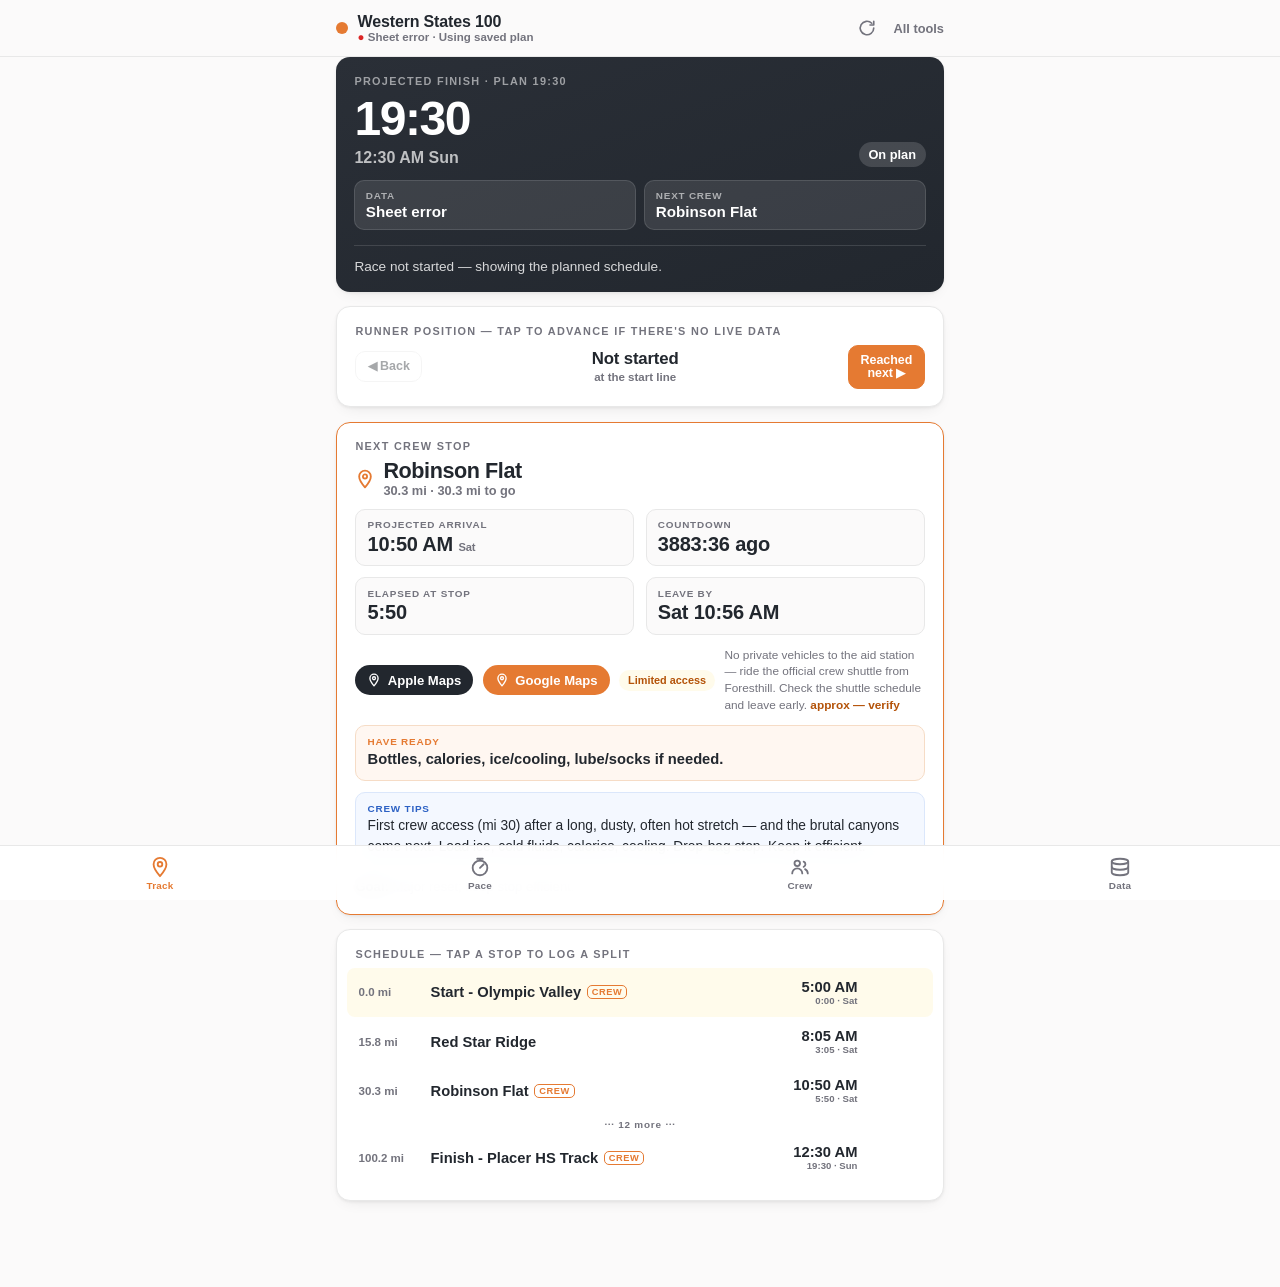
==== commit 4cc10611: "feat(crew-tracker): add apple maps parking links" ====
--- a/src/crew-tracker/index.html
+++ b/src/crew-tracker/index.html
@@ -133,6 +133,10 @@
     .empty-actions { display: flex; gap: 0.6rem; flex-wrap: wrap; margin-top: 0.9rem; }
     .mode-actions { display: flex; gap: 0.6rem; flex-wrap: wrap; margin-top: 0.8rem; }
     .btn-link { display: inline-flex; align-items: center; justify-content: center; text-decoration: none; }
+    .offline-guide { margin-top: 0.8rem; padding-top: 0.8rem; border-top: 1px dashed #dbe7fb; }
+    .offline-guide h3 { font-size: 0.95rem; margin-bottom: 0.4rem; }
+    .offline-guide ol { margin-left: 1.2rem; color: var(--text-muted); font-size: 0.86rem; line-height: 1.55; }
+    .offline-guide li + li { margin-top: 0.25rem; }
     .haveready { margin-top: 0.75rem; background: #fff7f1; border: 1px solid #f6dcc6; border-radius: 10px; padding: 0.6rem 0.7rem; }
     .haveready .k { font-size: 0.62rem; font-weight: 800; letter-spacing: 0.08em; text-transform: uppercase; color: var(--orange); }
     .haveready .v { font-size: 0.92rem; font-weight: 600; margin-top: 0.15rem; line-height: 1.45; }
@@ -145,6 +149,7 @@
     .parkrow { margin-top: 0.75rem; display: flex; align-items: center; gap: 0.6rem; flex-wrap: wrap; }
     .maps-btn { display: inline-flex; align-items: center; gap: 0.4rem; background: var(--orange); color: #fff;
       text-decoration: none; font-weight: 800; font-size: 0.82rem; padding: 0.45rem 0.75rem; border-radius: 999px; white-space: nowrap; }
+    .maps-btn.apple { background: #22272E; }
     .maps-btn:active { transform: translateY(1px); }
     .access-pill { display: inline-flex; align-items: center; border-radius: 999px; padding: 0.28rem 0.55rem; font-size: 0.68rem; font-weight: 850; background: var(--green-bg); color: var(--green); }
     .access-pill.warn { background: var(--amber-bg); color: var(--amber); }
@@ -358,6 +363,7 @@
   const URL_PARAMS = new URLSearchParams(window.location.search);
   const DEMO_MODE = URL_PARAMS.get("demo") === "1";
   const STALE_AFTER_MS = 15 * 60 * 1000;
+  const LAST_SHEET_KEY = "ws-crew-last-sheet-v1";
   const SHEET_EDIT_URL = `https://docs.google.com/spreadsheets/d/${SHEET.id}/edit?gid=${SHEET.gid}`;
   const SHEET_CSV_URL  = `https://docs.google.com/spreadsheets/d/${SHEET.id}/gviz/tq?tqx=out:csv&gid=${SHEET.gid}`;
   // Hardcoded write endpoint: the Apps Script web-app /exec URL bound to this sheet.
@@ -398,7 +404,8 @@
     if (ss.lat != null && ss.lng != null) return { lat: ss.lat, lng: ss.lng, custom: true };
     const ci = crewInfo(name); return ci ? { lat: ci.lat, lng: ci.lng, custom: false } : null;
   }
-  const mapsUrl = (lat, lng) => `https://www.google.com/maps/search/?api=1&query=${lat},${lng}`;
+  const googleMapsUrl = (lat, lng) => `https://www.google.com/maps/search/?api=1&query=${lat},${lng}`;
+  const appleMapsUrl = (lat, lng) => `https://maps.apple.com/?ll=${lat},${lng}&q=Parking`;
 
   // Embedded snapshot of "Crew - app" (offline default; refreshed from live sheet on load).
   const SHEET_SNAPSHOT = [
@@ -489,6 +496,7 @@
     source: DEMO_MODE ? "Demo data" : "Embedded plan",
     lastAttempt: 0,
   };
+  let offlineState = { supported:"serviceWorker" in navigator, ready:false, message:"Not prepared yet." };
   let activeTab = "track";
   let expanded = null;
   let flash = null;   // {name, msg, kind} — transient status shown in a station editor after Save
@@ -518,6 +526,34 @@
     });
     state.demoSeeded = true;
     save();
+  }
+  function saveLastSheet(courseRows, adjustByName) {
+    try {
+      localStorage.setItem(LAST_SHEET_KEY, JSON.stringify({ savedAt: Date.now(), courseRows, adjustByName }));
+    } catch (e) {}
+  }
+  function loadLastSheet() {
+    try {
+      const raw = localStorage.getItem(LAST_SHEET_KEY);
+      return raw ? JSON.parse(raw) : null;
+    } catch (e) { return null; }
+  }
+  function mergeSheetAdjustments(adjustByName, replace) {
+    if (replace) {
+      const ns = {};
+      Object.entries(state.stations).forEach(([nm, ss]) => {
+        if (ss && (ss.note || ss.lat != null || ss.lng != null)) ns[nm] = { adjust:0, actual:null, reached:false, note:ss.note, lat:ss.lat, lng:ss.lng };
+      });
+      Object.entries(adjustByName || {}).forEach(([nm, a]) => { ns[nm] = Object.assign(ns[nm]||{}, { adjust: a, actual: null, reached: true }); });
+      state.stations = ns;
+      return;
+    }
+    Object.entries(adjustByName || {}).forEach(([nm, a]) => {
+      const ss = stStation(nm);
+      ss.adjust = a;
+      ss.reached = true;
+      if (ss.actual == null) ss.actual = null;
+    });
   }
 
   /* ── Units (imperial ⇄ metric) ─────────────────────────────────────────── */
@@ -636,6 +672,7 @@
     if (dataState.kind === "loading") return { label:"Loading sheet", cls:"warn", dot:"stale", detail:"Refreshing live plan", source:"Sheet" };
     if (dataState.kind === "empty") return { label:"Empty sheet", cls:"warn", dot:"stale", detail:"Using embedded plan", source:"Embedded plan" };
     if (dataState.kind === "error") return { label:"Sheet error", cls:"err", dot:"off", detail:"Using saved plan", source:dataState.source || "Saved plan" };
+    if (dataState.kind === "cached") return { label:"Saved sheet", cls:"warn", dot:"stale", detail:dataState.savedAt ? "Saved " + clockFromAbs(dataState.savedAt) : "Saved on device", source:"Last saved sheet" };
     if (state.lastSync && Date.now() - state.lastSync > STALE_AFTER_MS) return { label:"Stale", cls:"warn", dot:"stale", detail:"Last sync " + clockFromAbs(state.lastSync), source:"Sheet" };
     if (state.lastSync) return { label:"Synced", cls:"ok", dot:"", detail:clockFromAbs(state.lastSync), source:"Sheet" };
     return { label:"Embedded plan", cls:"warn", dot:"stale", detail:"Waiting for sheet", source:"Embedded plan" };
@@ -669,6 +706,63 @@
     if (Math.abs(diff) < 1) return "now";
     return diff > 0 ? "in " + fmtElapsed(diff) : fmtElapsed(-diff) + " ago";
   }
+  function deviceGuide() {
+    const ua = navigator.userAgent || "";
+    const isIOS = /iPad|iPhone|iPod/.test(ua) || (navigator.platform === "MacIntel" && navigator.maxTouchPoints > 1);
+    const isAndroid = /Android/i.test(ua);
+    if (isIOS) {
+      return {
+        title:"iPhone / iPad",
+        steps:["Tap Prepare offline use while you still have signal.", "Tap the Safari Share button.", "Choose Add to Home Screen, then Add.", "Open that Home Screen icon once before race day."]
+      };
+    }
+    if (isAndroid) {
+      return {
+        title:"Android Chrome",
+        steps:["Tap Prepare offline use while you still have signal.", "Open the Chrome menu.", "Choose Add to Home screen or Install app.", "Open the installed icon once before race day."]
+      };
+    }
+    return {
+      title:"Browser",
+      steps:["Tap Prepare offline use while online.", "Keep this page bookmarked or pinned.", "Reloading can use the local cache if the network drops."]
+    };
+  }
+  function offlineGuideHtml() {
+    const g = deviceGuide();
+    return `<div class="offline-guide"><h3>${esc(g.title)} setup</h3><ol>${g.steps.map(s => `<li>${esc(s)}</li>`).join("")}</ol></div>`;
+  }
+  async function prepareOfflineUse(status) {
+    if (!("serviceWorker" in navigator)) {
+      offlineState = { supported:false, ready:false, message:"This browser does not support offline caching." };
+      setStatus(status, offlineState.message, "err");
+      return;
+    }
+    setStatus(status, "Preparing offline cache…", "muted");
+    try {
+      const reg = await navigator.serviceWorker.register("./sw.js", { scope:"./" });
+      await navigator.serviceWorker.ready;
+      if (reg.active) reg.active.postMessage({ type:"CACHE_NOW" });
+      offlineState = { supported:true, ready:true, message:"Offline cache ready. Open this page once before race day; later refreshes can load without signal." };
+      setStatus(status, offlineState.message, "ok");
+    } catch (e) {
+      offlineState = { supported:true, ready:false, message:"Offline setup failed: " + e.message };
+      setStatus(status, offlineState.message, "err");
+    }
+  }
+  async function initOfflineUse() {
+    if (!("serviceWorker" in navigator)) {
+      offlineState = { supported:false, ready:false, message:"This browser does not support offline caching." };
+      return;
+    }
+    try {
+      await navigator.serviceWorker.register("./sw.js", { scope:"./" });
+      await navigator.serviceWorker.ready;
+      offlineState = { supported:true, ready:true, message:"Offline cache ready." };
+      render(); openTab(activeTab);
+    } catch (e) {
+      offlineState = { supported:true, ready:false, message:"Offline cache not ready yet." };
+    }
+  }
 
   function render() {
     renderTrack(); renderPace(); renderSplits(); renderData();
@@ -688,9 +782,13 @@
     const parkText = (ci?.park || "").toLowerCase();
     const limited = /shuttle|no private|no direct|river/.test(parkText);
     return `<div class="parkrow">
-      <a class="maps-btn" href="${mapsUrl(c.lat, c.lng)}" target="_blank" rel="noopener">
+      <a class="maps-btn apple" href="${appleMapsUrl(c.lat, c.lng)}" target="_blank" rel="noopener">
         <svg viewBox="0 0 24 24" width="14" height="14" fill="none" stroke="currentColor" stroke-width="2.3" stroke-linecap="round" stroke-linejoin="round"><path d="M12 2a7 7 0 0 0-7 7c0 5 7 13 7 13s7-8 7-13a7 7 0 0 0-7-7z"/><circle cx="12" cy="9" r="2.5"/></svg>
-        Parking in Maps
+        Apple Maps
+      </a>
+      <a class="maps-btn google" href="${googleMapsUrl(c.lat, c.lng)}" target="_blank" rel="noopener">
+        <svg viewBox="0 0 24 24" width="14" height="14" fill="none" stroke="currentColor" stroke-width="2.3" stroke-linecap="round" stroke-linejoin="round"><path d="M12 2a7 7 0 0 0-7 7c0 5 7 13 7 13s7-8 7-13a7 7 0 0 0-7-7z"/><circle cx="12" cy="9" r="2.5"/></svg>
+        Google Maps
       </a>
       <span class="access-pill ${limited?'warn':''}">${limited?'Limited access':'Crew parking'}</span>
       <span class="park-note">${ci?esc(ci.park)+' ':''}${c.custom?'<b>(your pin)</b>':'<span class="approx">approx — verify</span>'}</span>
@@ -999,7 +1097,7 @@
     }
     const p = project();
     v.appendChild(el(`<div class="sectiontitle">Crew helper</div>`));
-    v.appendChild(el(`<div class="buckle-note" style="margin-top:-0.3rem">Your crew-access stops, in order. Tap <b>Parking in Maps</b> to navigate, read the tips, and add your own notes. Tap a stop to log the runner in.</div>`));
+    v.appendChild(el(`<div class="buckle-note" style="margin-top:-0.3rem">Your crew-access stops, in order. Use <b>Apple Maps</b> or <b>Google Maps</b> to navigate, read the tips, and add your own notes. Tap a stop to log the runner in.</div>`));
 
     // Crew-access stops as rich cards
     const crewRows = p.rows.filter(r => r.station.crew);
@@ -1037,7 +1135,7 @@
     const ds = dataSummary();
     const connected = !!writeEndpoint();
     const hardcoded = !!SHEET_WRITE_URL;
-    const healthMsg = dataState.kind === "error" || dataState.kind === "empty" || dataState.kind === "loading" || DEMO_MODE
+    const healthMsg = dataState.kind === "error" || dataState.kind === "empty" || dataState.kind === "loading" || dataState.kind === "cached" || DEMO_MODE
       ? dataState.message
       : (ds.label === "Stale" ? "Last successful sheet sync was " + ds.detail + ". Refresh before relying on shared crew data." : "Live sheet data is available. Last sync: " + ds.detail + ".");
     const demoHref = DEMO_MODE ? window.location.pathname : window.location.pathname + "?demo=1";
@@ -1094,6 +1192,20 @@
     write.querySelector("#wr-save").onclick = () => { state.writeUrl = write.querySelector("#wr-url").value.trim(); save(); render(); openTab('data'); };
     write.querySelector("#wr-push").onclick = () => pushAllToSheet(write.querySelector("#wr-status"));
     v.appendChild(write);
+
+    const offline = el(`<div class="card">
+      <div class="card-label">Offline use</div>
+      <div class="sheet-chip">
+        <svg width="18" height="18" viewBox="0 0 24 24" fill="none" stroke="${offlineState.ready?'var(--green)':'var(--amber)'}" stroke-width="2"><path d="M12 20h.01"/><path d="M2 8.82a15 15 0 0 1 20 0"/><path d="M5 12.86a10 10 0 0 1 14 0"/><path d="M8.5 16.43a5 5 0 0 1 7 0"/></svg>
+        <div><div class="nm">${offlineState.ready ? 'Offline cache ready' : 'Prepare before race day'}</div>
+          <div class="sub">${offlineState.supported ? esc(offlineState.message) : 'Not supported in this browser.'}</div></div>
+      </div>
+      <button class="btn block" id="offline-prepare" ${offlineState.supported?'':'disabled'}>Prepare offline use</button>
+      <div class="status-line muted" id="offline-status">Caches the crew tracker app shell on this device. The last successful live sheet plan is also saved locally.</div>
+      ${offlineGuideHtml()}
+    </div>`);
+    offline.querySelector("#offline-prepare").onclick = () => prepareOfflineUse(offline.querySelector("#offline-status"));
+    v.appendChild(offline);
 
     const setup = el(`<div class="card">
       <div class="card-label">Race setup</div>
@@ -1196,23 +1308,8 @@
         if (loud) setStatus(status, dataState.message, "warn");
         return;
       }
-      if (replace) {
-        // A filled Adjust cell == that stop was reached; rebuild progress from the sheet
-        // alone, but keep device-local notes & custom parking pins.
-        const ns = {};
-        Object.entries(state.stations).forEach(([nm, ss]) => {
-          if (ss && (ss.note || ss.lat != null || ss.lng != null)) ns[nm] = { adjust:0, actual:null, reached:false, note:ss.note, lat:ss.lat, lng:ss.lng };
-        });
-        Object.entries(adjustByName).forEach(([nm, a]) => { ns[nm] = Object.assign(ns[nm]||{}, { adjust: a, actual: null, reached: true }); });
-        state.stations = ns;
-      } else {
-        Object.entries(adjustByName).forEach(([nm, a]) => {
-          const ss = stStation(nm);
-          ss.adjust = a;
-          ss.reached = true;
-          if (ss.actual == null) ss.actual = null;
-        });
-      }
+      saveLastSheet(courseRows, adjustByName);
+      mergeSheetAdjustments(adjustByName, replace);
       state.lastSync = Date.now(); save(); render(); openTab(activeTab);
       dataState = { kind:"synced", message:"Synced " + courseRows.length + " stops from the live sheet.", source:"Sheet", lastAttempt:Date.now() };
       render(); openTab(activeTab);
@@ -1282,10 +1379,22 @@
   } else {
     dataState = { kind:"empty", message:"The embedded snapshot has no valid stops. Use the Data tab to refresh from the sheet.", source:"No data", lastAttempt:Date.now() };
   }
+  const cachedSheet = loadLastSheet();
+  if (!DEMO_MODE && cachedSheet?.courseRows?.length && buildCourse(cachedSheet.courseRows)) {
+    mergeSheetAdjustments(cachedSheet.adjustByName || {}, false);
+    dataState = {
+      kind:"cached",
+      message:"Using the last live sheet saved on this device from " + clockFromAbs(cachedSheet.savedAt) + ".",
+      source:"Last saved sheet",
+      savedAt:cachedSheet.savedAt,
+      lastAttempt:cachedSheet.savedAt,
+    };
+  }
   applyDemoSeed();
   render();
   openTab("track");
   if (!DEMO_MODE) pullFromSheet(null, false);    // then refresh from the live sheet
+  initOfflineUse();
   </script>
 </body>
 </html>
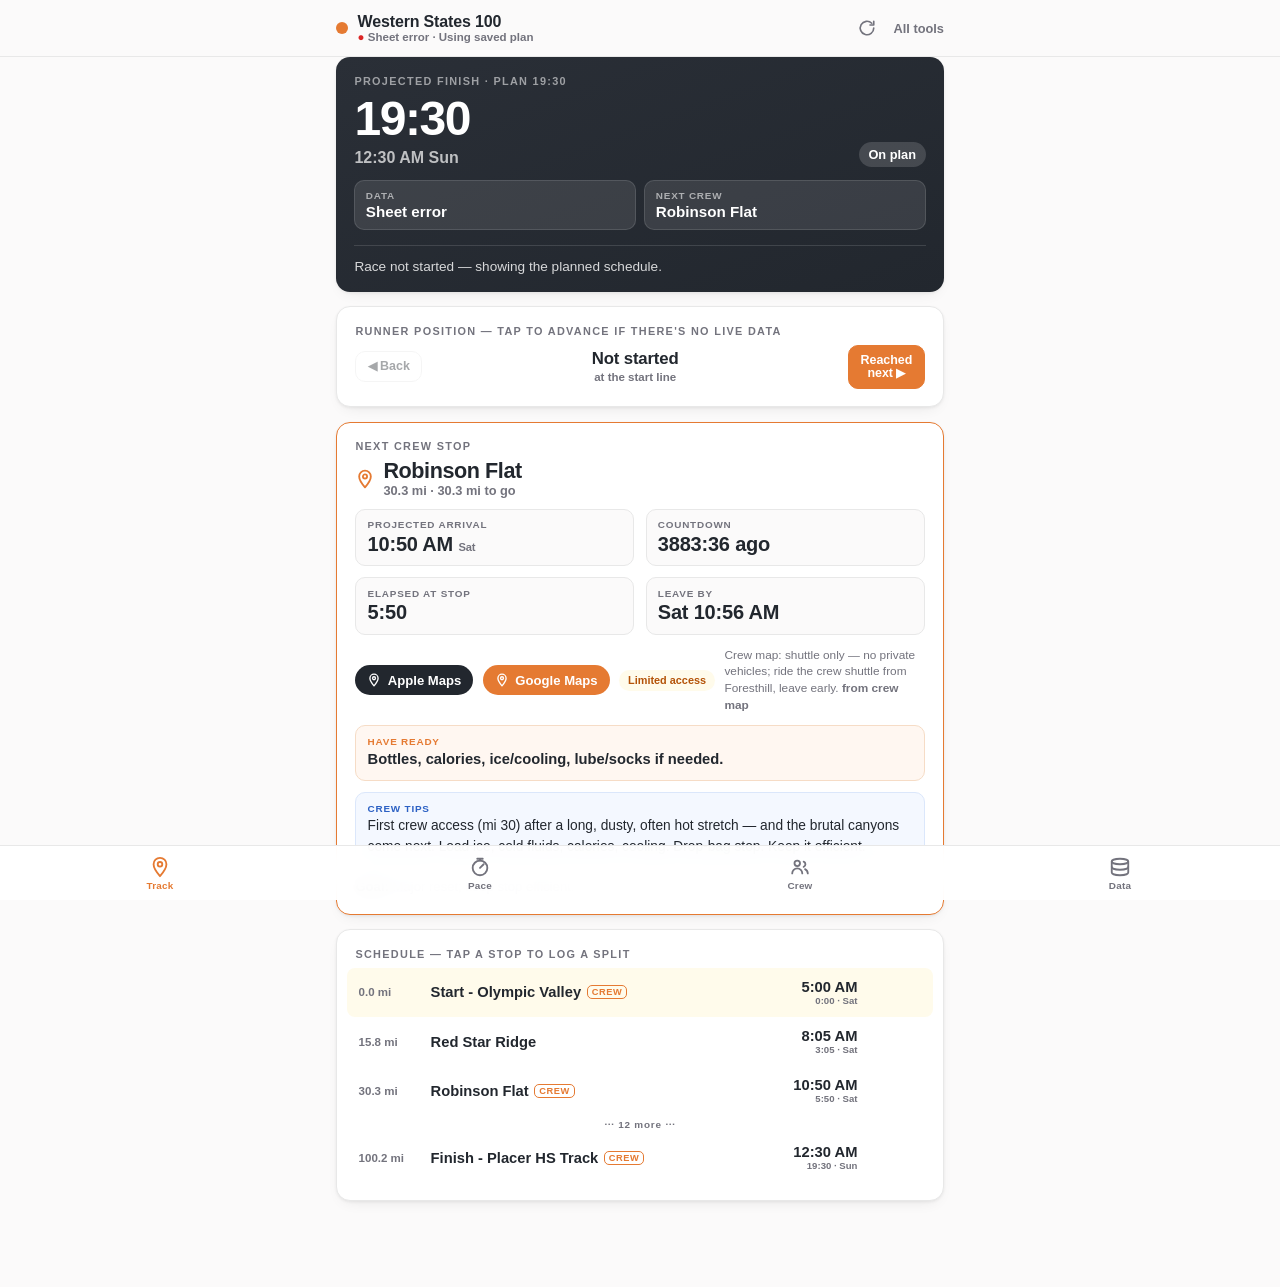
==== commit e207fcf8: "feat(crew-tracker): embed WSER crew map + use its real coordinates - Embed the shared WSER 'My Maps'" ====
--- a/src/crew-tracker/index.html
+++ b/src/crew-tracker/index.html
@@ -156,6 +156,8 @@
     .park-note { font-size: 0.74rem; color: var(--text-muted); line-height: 1.4; flex: 1; min-width: 9rem; }
     .park-note b { color: var(--text); }
     .approx { color: var(--amber); font-weight: 700; }
+    .frommap { color: var(--text-muted); font-weight: 700; }
+    .crewmap-frame { width: 100%; height: 280px; border: 1px solid var(--border); border-radius: 10px; margin-bottom: 0.7rem; }
     .tips { margin-top: 0.7rem; background: #f4f8ff; border: 1px solid #dbe7fb; border-radius: 10px; padding: 0.6rem 0.7rem; }
     .tips-k { font-size: 0.62rem; font-weight: 800; letter-spacing: 0.08em; text-transform: uppercase; color: #2c61c4; }
     .tips-v { font-size: 0.86rem; line-height: 1.5; margin-top: 0.15rem; }
@@ -373,29 +375,43 @@
   const SHEET_WRITE_URL = "https://script.google.com/macros/s/AKfycbxmOGapx1mlqfbX-Qx3MGv1J5rhwgu_h-j9_ce1JIl4wrdokc_lJgw_1vWulQAlGbEaFA/exec";
   const writeEndpoint = () => DEMO_MODE ? "" : ((state.writeUrl && state.writeUrl.trim()) || SHEET_WRITE_URL);
 
+  // Shared WSER crew course map (Google "My Maps"). Embedded on the Crew tab; the parking
+  // coordinates below are taken from its placemarks.
+  const CREW_MAP = {
+    mid:   "1RYEuztq4mGBPbZITNXNV1GF0mvjuk-s",
+    short: "https://goo.gl/maps/hqBLFP6StButQg6P9",
+    view:  "https://www.google.com/maps/d/viewer?mid=1RYEuztq4mGBPbZITNXNV1GF0mvjuk-s",
+    embed: "https://www.google.com/maps/d/embed?mid=1RYEuztq4mGBPbZITNXNV1GF0mvjuk-s",
+  };
+
   // Stops where the crew physically has access (drives the "Next crew stop" card).
-  const CREW_ACCESS = ["start", "robinson", "michigan", "foresthill", "rucky", "green gate", "highway 49", "finish"];
+  // From the crew map's [C ...] tags: Olympic Valley, Robinson, Dusty Corners, Michigan,
+  // Foresthill, Rucky Chucky, Green Gate, Pointed Rocks, Robie Point, Placer HS.
+  const CREW_ACCESS = ["olympic", "robinson", "dusty corners", "michigan", "foresthill", "rucky", "green gate", "pointed", "robie", "finish"];
   const isCrew = (name) => { const n = (name||"").toLowerCase(); return CREW_ACCESS.some(k => n.includes(k)); };
 
-  // Per-crew-stop logistics: approximate parking coordinates + tips for real-time planning.
-  // Coords are best-effort and EDITABLE in-app — verify against the official WS crew guide.
-  // `key` matches the station name (lowercase substring).
+  // Per-crew-stop logistics. Coordinates + access type are taken from the WSER crew map
+  // (CREW_MAP) placemarks; editable per stop in-app. `key` matches the station name.
   const CREW_INFO = [
-    { key:"olympic", lat:39.1968, lng:-120.2357, park:"Olympic Valley / Palisades Tahoe base area.",
-      tips:"5:00 AM start. Cold up high — have warm throwaway layers. Sort drop bags and your plan to reach Robinson Flat (first crew access, mile 30)." },
-    { key:"robinson", lat:39.1544, lng:-120.5006, park:"No private vehicles to the aid station — ride the official crew shuttle from Foresthill. Check the shuttle schedule and leave early.",
+    { key:"olympic", lat:39.19563, lng:-120.23647, park:"Olympic Valley / Palisades Tahoe base — start area.",
+      tips:"5:00 AM start. Cold up high — warm throwaway layers. Sort drop bags and your plan to Robinson Flat (first crew access, mi 30)." },
+    { key:"robinson", lat:39.15582, lng:-120.503, park:"Crew map: shuttle only — no private vehicles; ride the crew shuttle from Foresthill, leave early.",
       tips:"First crew access (mi 30) after a long, dusty, often hot stretch — and the brutal canyons come next. Load ice, cold fluids, calories, cooling. Drop-bag stop. Keep it efficient." },
-    { key:"michigan", lat:39.0386, lng:-120.7375, park:"Michigan Bluff — follow race parking; narrow roads, arrive early.",
+    { key:"dusty corners", lat:39.0979, lng:-120.58, park:"Crew map: drive-in, 1 vehicle per crew.",
+      tips:"Mi 38, into the heat of the canyons. Cool aggressively — ice, cold fluids — and send the runner out eating and drinking." },
+    { key:"michigan", lat:39.04097, lng:-120.73503, park:"Crew map: shuttle only. Narrow roads — arrive early.",
       tips:"Mi 55, right after the three big canyons — runner often arrives hot and depleted. Core cooling + calories + stomach check first. Pacers NOT allowed yet (Foresthill is pickup)." },
-    { key:"foresthill", lat:39.0188, lng:-120.8172, park:"Foresthill — follow signs near Foresthill Elementary / Foresthill Rd.",
+    { key:"foresthill", lat:39.02094, lng:-120.81297, park:"Crew map: drive-in. Pacer pickup — follow Foresthill Rd parking.",
       tips:"Mi 62 — major hub and PACER pickup. Hand off night kit (headlamp, layers, backup light), restock for the long California St descent. Last easy road access for a while." },
-    { key:"rucky", lat:38.9939, lng:-120.9430, park:"River crossing — generally NO crew vehicle access. Crew/pacers reach this side via the Green Gate shuttle; confirm in the crew guide.",
-      tips:"Mi 78, the river crossing. Expect wet feet; have a dry-sock/shoe option and a warm layer ready if you can get here." },
-    { key:"green gate", lat:38.9980, lng:-120.9290, park:"Pacer/crew access via shuttle only — no direct road. Confirm access in the crew guide.",
+    { key:"rucky", lat:38.96264, lng:-120.93066, park:"Crew map: shuttle access (far side). Pacer point — river crossing.",
+      tips:"Mi 78, the river crossing. Expect wet feet; have a dry-sock/shoe option and a warm layer ready." },
+    { key:"green gate", lat:38.9509, lng:-120.93078, park:"Crew map: on foot only (hike in) — no road. Pacer point.",
       tips:"Mi 80, top of the climb out of the river. Post-river reset: dry socks, lights check, calories. Long runnable night section follows." },
-    { key:"highway 49", lat:38.9189, lng:-121.0228, park:"Hwy 49 Crossing — designated crew parking/shuttle near Auburn; arrive early, it gets busy.",
-      tips:"Mi 93, late-night/early-AM. Reassure and assess: stomach, lights, feet. Climb then runnable to No Hands Bridge. Almost home." },
-    { key:"finish", lat:38.8966, lng:-121.0769, park:"Placer High School, Auburn — finish-line parking per race info.",
+    { key:"pointed", lat:38.89522, lng:-121.02357, park:"Crew map: on foot from the Hwy 49 crossing parking. Pacer point — arrive early, it gets busy.",
+      tips:"Mi ~93–94, late-night/early-AM. Reassure and assess: stomach, lights, feet. Climb then runnable to No Hands Bridge. Almost home." },
+    { key:"robie", lat:38.89241, lng:-121.05387, park:"Crew map: on foot — short walk from Auburn. Pacer point.",
+      tips:"Mi 99 — the last climb. Power-hike up, then it's all downhill/road to the track. Encouragement only; keep moving." },
+    { key:"finish", lat:38.89472, lng:-121.0678, park:"Placer High School, Auburn — finish-line parking.",
       tips:"The finish on the Placer HS track. Have warm/dry clothes, recovery food/drink, a chair. Final 1.3 mi from Robie Point: road climb, then a lap of the track." },
   ];
   const crewInfo = (name) => { const n = (name||"").toLowerCase(); return CREW_INFO.find(c => n.includes(c.key)) || null; };
@@ -791,7 +807,7 @@
         Google Maps
       </a>
       <span class="access-pill ${limited?'warn':''}">${limited?'Limited access':'Crew parking'}</span>
-      <span class="park-note">${ci?esc(ci.park)+' ':''}${c.custom?'<b>(your pin)</b>':'<span class="approx">approx — verify</span>'}</span>
+      <span class="park-note">${ci?esc(ci.park)+' ':''}${c.custom?'<b>(your pin)</b>':'<span class="frommap">from crew map</span>'}</span>
     </div>`;
   }
   function tipsBlock(name) {
@@ -1099,6 +1115,14 @@
     v.appendChild(el(`<div class="sectiontitle">Crew helper</div>`));
     v.appendChild(el(`<div class="buckle-note" style="margin-top:-0.3rem">Your crew-access stops, in order. Use <b>Apple Maps</b> or <b>Google Maps</b> to navigate, read the tips, and add your own notes. Tap a stop to log the runner in.</div>`));
 
+    // Shared WSER crew course map
+    v.appendChild(el(`<div class="card">
+      <div class="card-label">Crew course map</div>
+      <iframe class="crewmap-frame" src="${CREW_MAP.embed}" loading="lazy" referrerpolicy="no-referrer-when-downgrade" title="WSER crew map"></iframe>
+      <a class="btn block" href="${CREW_MAP.view}" target="_blank" rel="noopener" style="margin-top:0;text-decoration:none;text-align:center">Open full crew map ↗</a>
+      <div class="buckle-note" style="margin-top:0.6rem;margin-bottom:0">Every aid station with crew-access type (shuttle / drive-in / on foot), the course route, and parking. The per-stop pins below open this map's exact parking coordinates.</div>
+    </div>`));
+
     // Crew-access stops as rich cards
     const crewRows = p.rows.filter(r => r.station.crew);
     crewRows.forEach(r => {
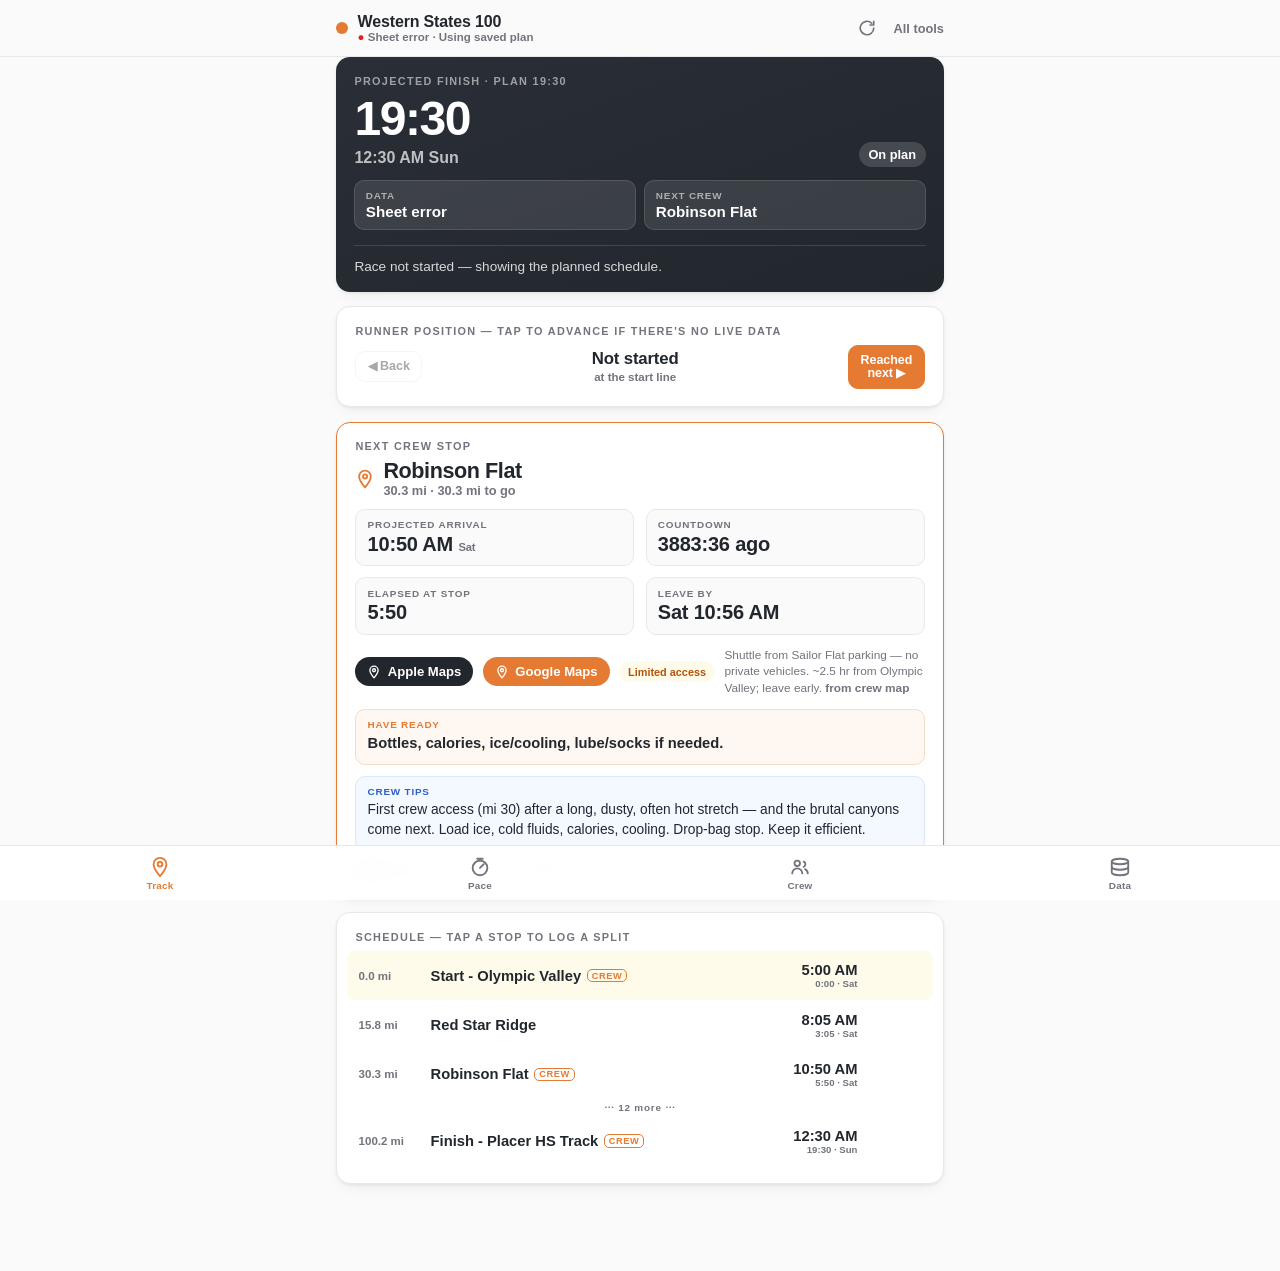
==== commit 9160ebdc: "feat(crew-tracker): single A-crew route per official WSER crew guide Adjust crew-access stops to the" ====
--- a/src/crew-tracker/index.html
+++ b/src/crew-tracker/index.html
@@ -383,35 +383,33 @@
     view:  "https://www.google.com/maps/d/viewer?mid=1RYEuztq4mGBPbZITNXNV1GF0mvjuk-s",
     embed: "https://www.google.com/maps/d/embed?mid=1RYEuztq4mGBPbZITNXNV1GF0mvjuk-s",
   };
-
-  // Stops where the crew physically has access (drives the "Next crew stop" card).
-  // From the crew map's [C ...] tags: Olympic Valley, Robinson, Dusty Corners, Michigan,
-  // Foresthill, Rucky Chucky, Green Gate, Pointed Rocks, Robie Point, Placer HS.
-  const CREW_ACCESS = ["olympic", "robinson", "dusty corners", "michigan", "foresthill", "rucky", "green gate", "pointed", "robie", "finish"];
+  const CREW_GUIDE_URL = "https://www.wser.org/crew-suggestions/";
+
+  // Single "A crew" access points, per the official WSER crew suggestions
+  // (https://www.wser.org/crew-suggestions/): Robinson Flat, Michigan Bluff, Foresthill,
+  // Driver's Flat / river crossing (Rucky Chucky), Green Gate, Pointed Rocks, Finish.
+  // (Duncan Canyon & Dusty Corners are B-crew only; Robie Point is not an A-crew stop.)
+  const CREW_ACCESS = ["olympic", "robinson", "michigan", "foresthill", "rucky", "green gate", "pointed", "finish"];
   const isCrew = (name) => { const n = (name||"").toLowerCase(); return CREW_ACCESS.some(k => n.includes(k)); };
 
-  // Per-crew-stop logistics. Coordinates + access type are taken from the WSER crew map
-  // (CREW_MAP) placemarks; editable per stop in-app. `key` matches the station name.
+  // A-crew logistics. Coords from the WSER crew map; access type / parking / drive times from
+  // the official crew suggestions. Editable per stop in-app. `key` matches the station name.
   const CREW_INFO = [
     { key:"olympic", lat:39.19563, lng:-120.23647, park:"Olympic Valley / Palisades Tahoe base — start area.",
-      tips:"5:00 AM start. Cold up high — warm throwaway layers. Sort drop bags and your plan to Robinson Flat (first crew access, mi 30)." },
-    { key:"robinson", lat:39.15582, lng:-120.503, park:"Crew map: shuttle only — no private vehicles; ride the crew shuttle from Foresthill, leave early.",
+      tips:"5:00 AM start. Cold up high — warm throwaway layers. Sort drop bags and head out: it's ~2.5 hr to Robinson Flat (first crew access, mi 30)." },
+    { key:"robinson", lat:39.15582, lng:-120.503, park:"Shuttle from Sailor Flat parking — no private vehicles. ~2.5 hr from Olympic Valley; leave early.",
       tips:"First crew access (mi 30) after a long, dusty, often hot stretch — and the brutal canyons come next. Load ice, cold fluids, calories, cooling. Drop-bag stop. Keep it efficient." },
-    { key:"dusty corners", lat:39.0979, lng:-120.58, park:"Crew map: drive-in, 1 vehicle per crew.",
-      tips:"Mi 38, into the heat of the canyons. Cool aggressively — ice, cold fluids — and send the runner out eating and drinking." },
-    { key:"michigan", lat:39.04097, lng:-120.73503, park:"Crew map: shuttle only. Narrow roads — arrive early.",
+    { key:"michigan", lat:39.04097, lng:-120.73503, park:"Shuttle bus. ~1.25 hr from Robinson Flat. Narrow roads — arrive early.",
       tips:"Mi 55, right after the three big canyons — runner often arrives hot and depleted. Core cooling + calories + stomach check first. Pacers NOT allowed yet (Foresthill is pickup)." },
-    { key:"foresthill", lat:39.02094, lng:-120.81297, park:"Crew map: drive-in. Pacer pickup — follow Foresthill Rd parking.",
+    { key:"foresthill", lat:39.02094, lng:-120.81297, park:"Drive-in. ~20 min from Michigan Bluff. Pacer pickup — follow Foresthill Rd parking.",
       tips:"Mi 62 — major hub and PACER pickup. Hand off night kit (headlamp, layers, backup light), restock for the long California St descent. Last easy road access for a while." },
-    { key:"rucky", lat:38.96264, lng:-120.93066, park:"Crew map: shuttle access (far side). Pacer point — river crossing.",
+    { key:"rucky", lat:38.96264, lng:-120.93066, park:"Driver's Flat shuttle (2.5 mi) to the near-side river crossing. ~1 hr from Foresthill.",
       tips:"Mi 78, the river crossing. Expect wet feet; have a dry-sock/shoe option and a warm layer ready." },
-    { key:"green gate", lat:38.9509, lng:-120.93078, park:"Crew map: on foot only (hike in) — no road. Pacer point.",
+    { key:"green gate", lat:38.9509, lng:-120.93078, park:"Via Sliger Mine Road, then on foot ~1.25 mi. Extremely limited parking — pacer point.",
       tips:"Mi 80, top of the climb out of the river. Post-river reset: dry socks, lights check, calories. Long runnable night section follows." },
-    { key:"pointed", lat:38.89522, lng:-121.02357, park:"Crew map: on foot from the Hwy 49 crossing parking. Pacer point — arrive early, it gets busy.",
-      tips:"Mi ~93–94, late-night/early-AM. Reassure and assess: stomach, lights, feet. Climb then runnable to No Hands Bridge. Almost home." },
-    { key:"robie", lat:38.89241, lng:-121.05387, park:"Crew map: on foot — short walk from Auburn. Pacer point.",
-      tips:"Mi 99 — the last climb. Power-hike up, then it's all downhill/road to the track. Encouragement only; keep moving." },
-    { key:"finish", lat:38.89472, lng:-121.0678, park:"Placer High School, Auburn — finish-line parking.",
+    { key:"pointed", lat:38.89522, lng:-121.02357, park:"Park at the Cool / No Hands (Cool State Park) lot, then on foot ~0.75 mi. ~1 hr from Foresthill. ⚠️ Do NOT stop at the Hwy 49 crossing — risks runner DQ.",
+      tips:"Mi ~93–94, late-night/early-AM. This is the crew point for the Hwy 49 area — NOT the road crossing itself. Reassure and assess: stomach, lights, feet. Almost home." },
+    { key:"finish", lat:38.89472, lng:-121.0678, park:"Placer High School, Auburn — drive-in. ~30 min from Pointed Rocks.",
       tips:"The finish on the Placer HS track. Have warm/dry clothes, recovery food/drink, a chair. Final 1.3 mi from Robie Point: road climb, then a lap of the track." },
   ];
   const crewInfo = (name) => { const n = (name||"").toLowerCase(); return CREW_INFO.find(c => n.includes(c.key)) || null; };
@@ -1120,7 +1118,7 @@
       <div class="card-label">Crew course map</div>
       <iframe class="crewmap-frame" src="${CREW_MAP.embed}" loading="lazy" referrerpolicy="no-referrer-when-downgrade" title="WSER crew map"></iframe>
       <a class="btn block" href="${CREW_MAP.view}" target="_blank" rel="noopener" style="margin-top:0;text-decoration:none;text-align:center">Open full crew map ↗</a>
-      <div class="buckle-note" style="margin-top:0.6rem;margin-bottom:0">Every aid station with crew-access type (shuttle / drive-in / on foot), the course route, and parking. The per-stop pins below open this map's exact parking coordinates.</div>
+      <div class="buckle-note" style="margin-top:0.6rem;margin-bottom:0"><b>A-crew route</b> (single crew). Stops below follow the official <a href="${CREW_GUIDE_URL}" target="_blank" rel="noopener">WSER crew suggestions</a>: Robinson Flat, Michigan Bluff, Foresthill, river crossing, Green Gate, Pointed Rocks, Finish. <b>One car per runner per aid station — parking is very limited.</b></div>
     </div>`));
 
     // Crew-access stops as rich cards
